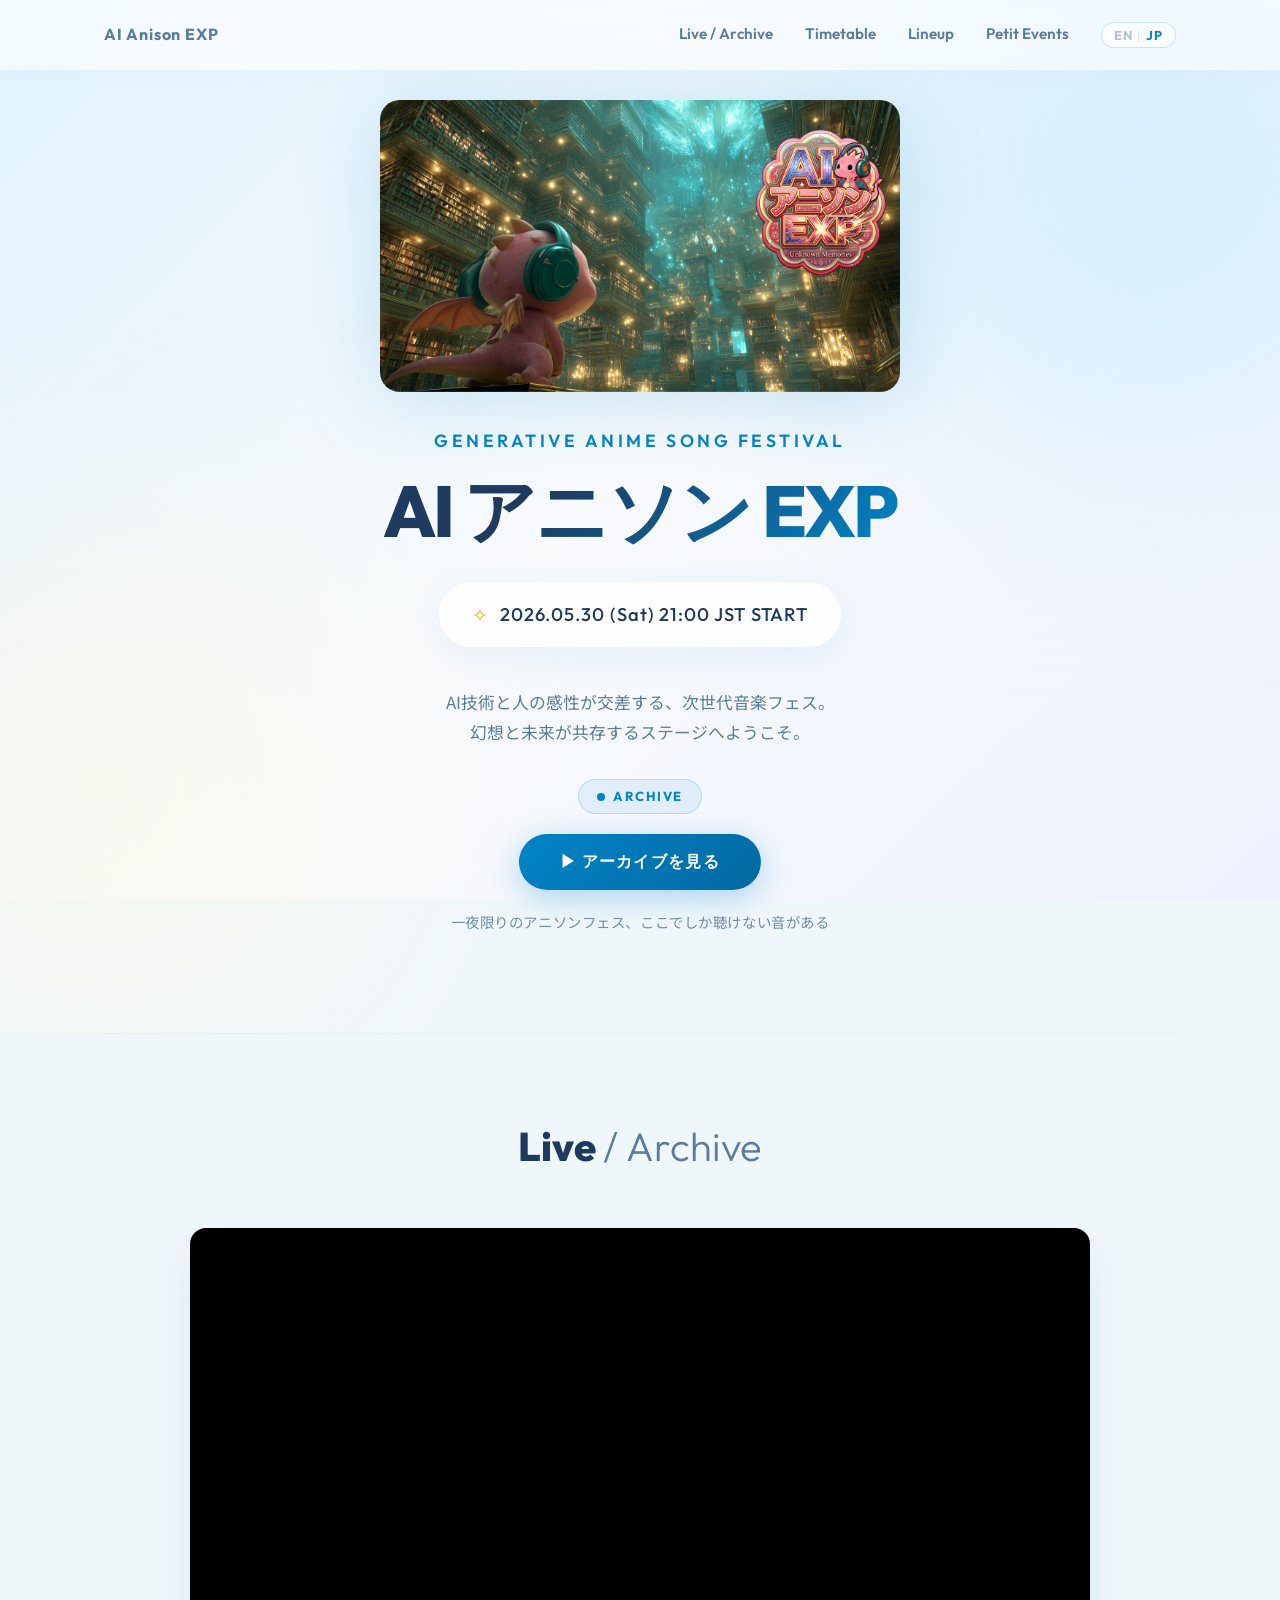
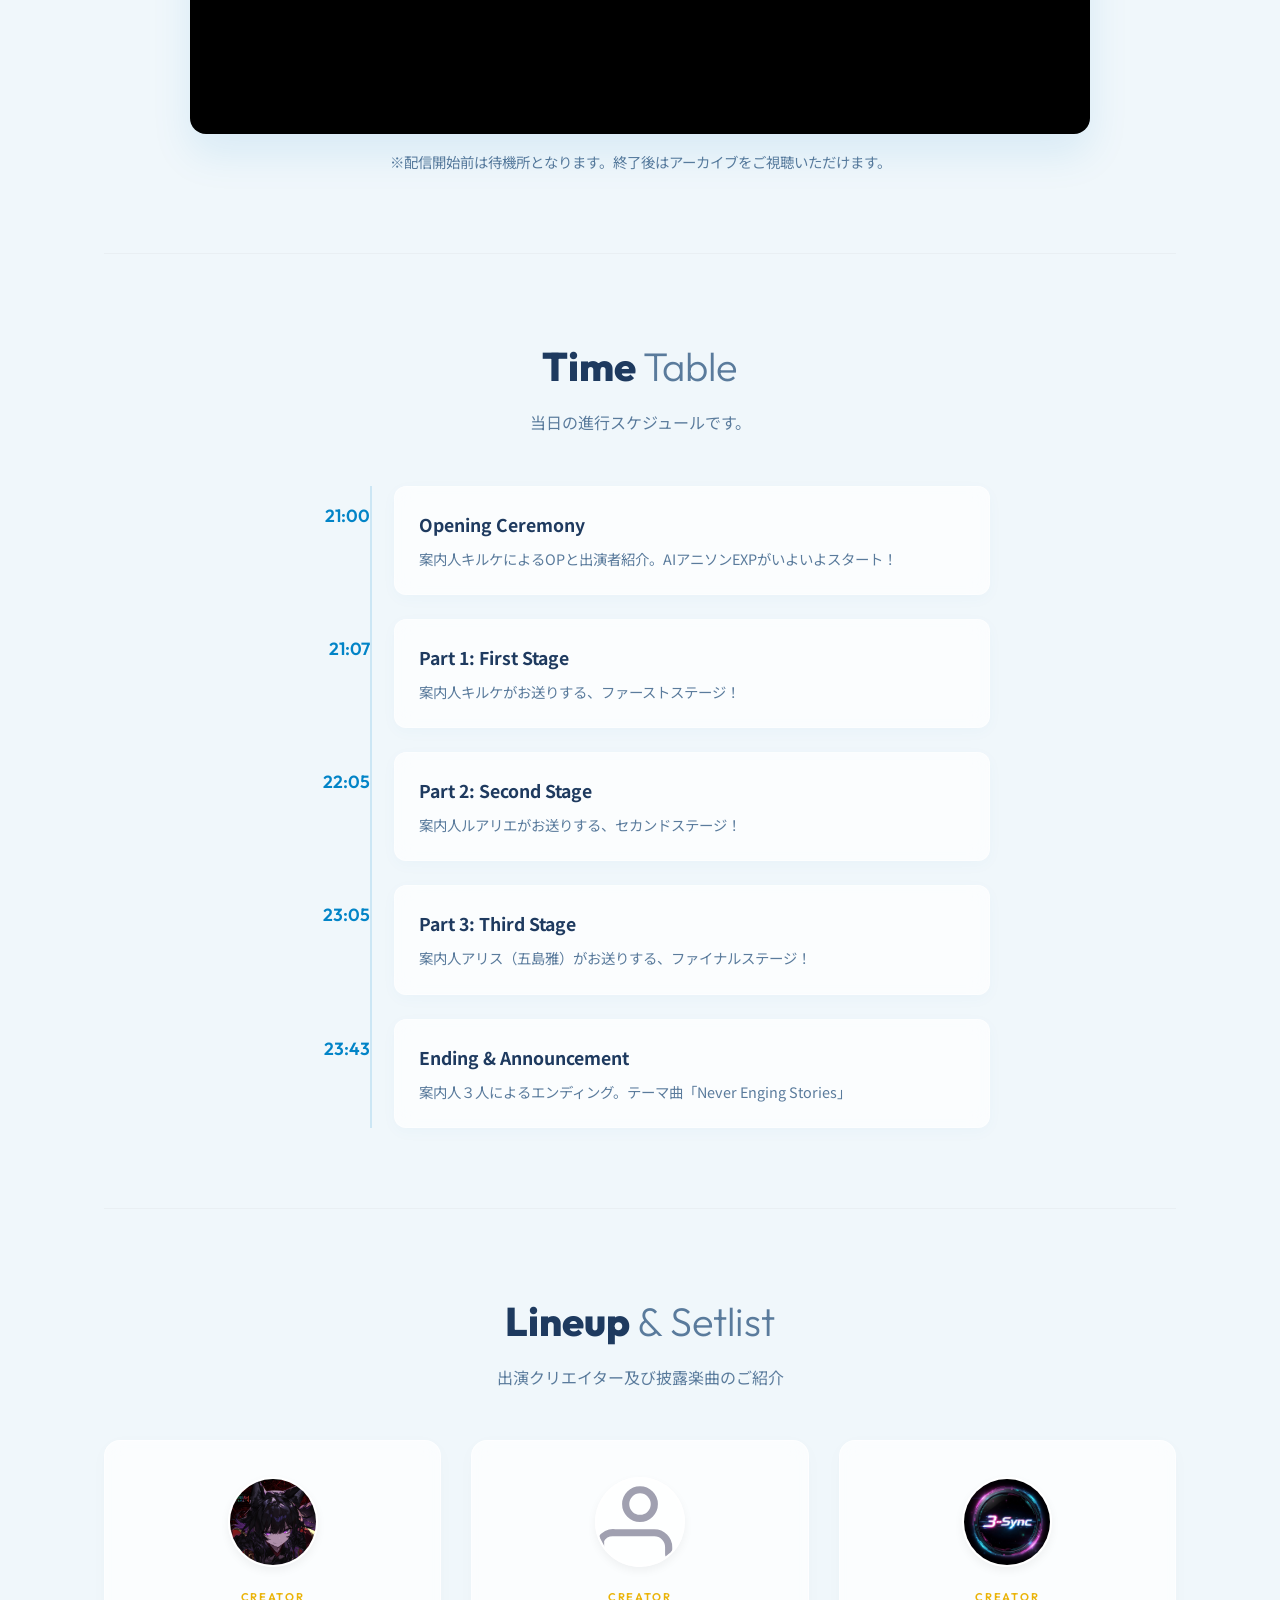
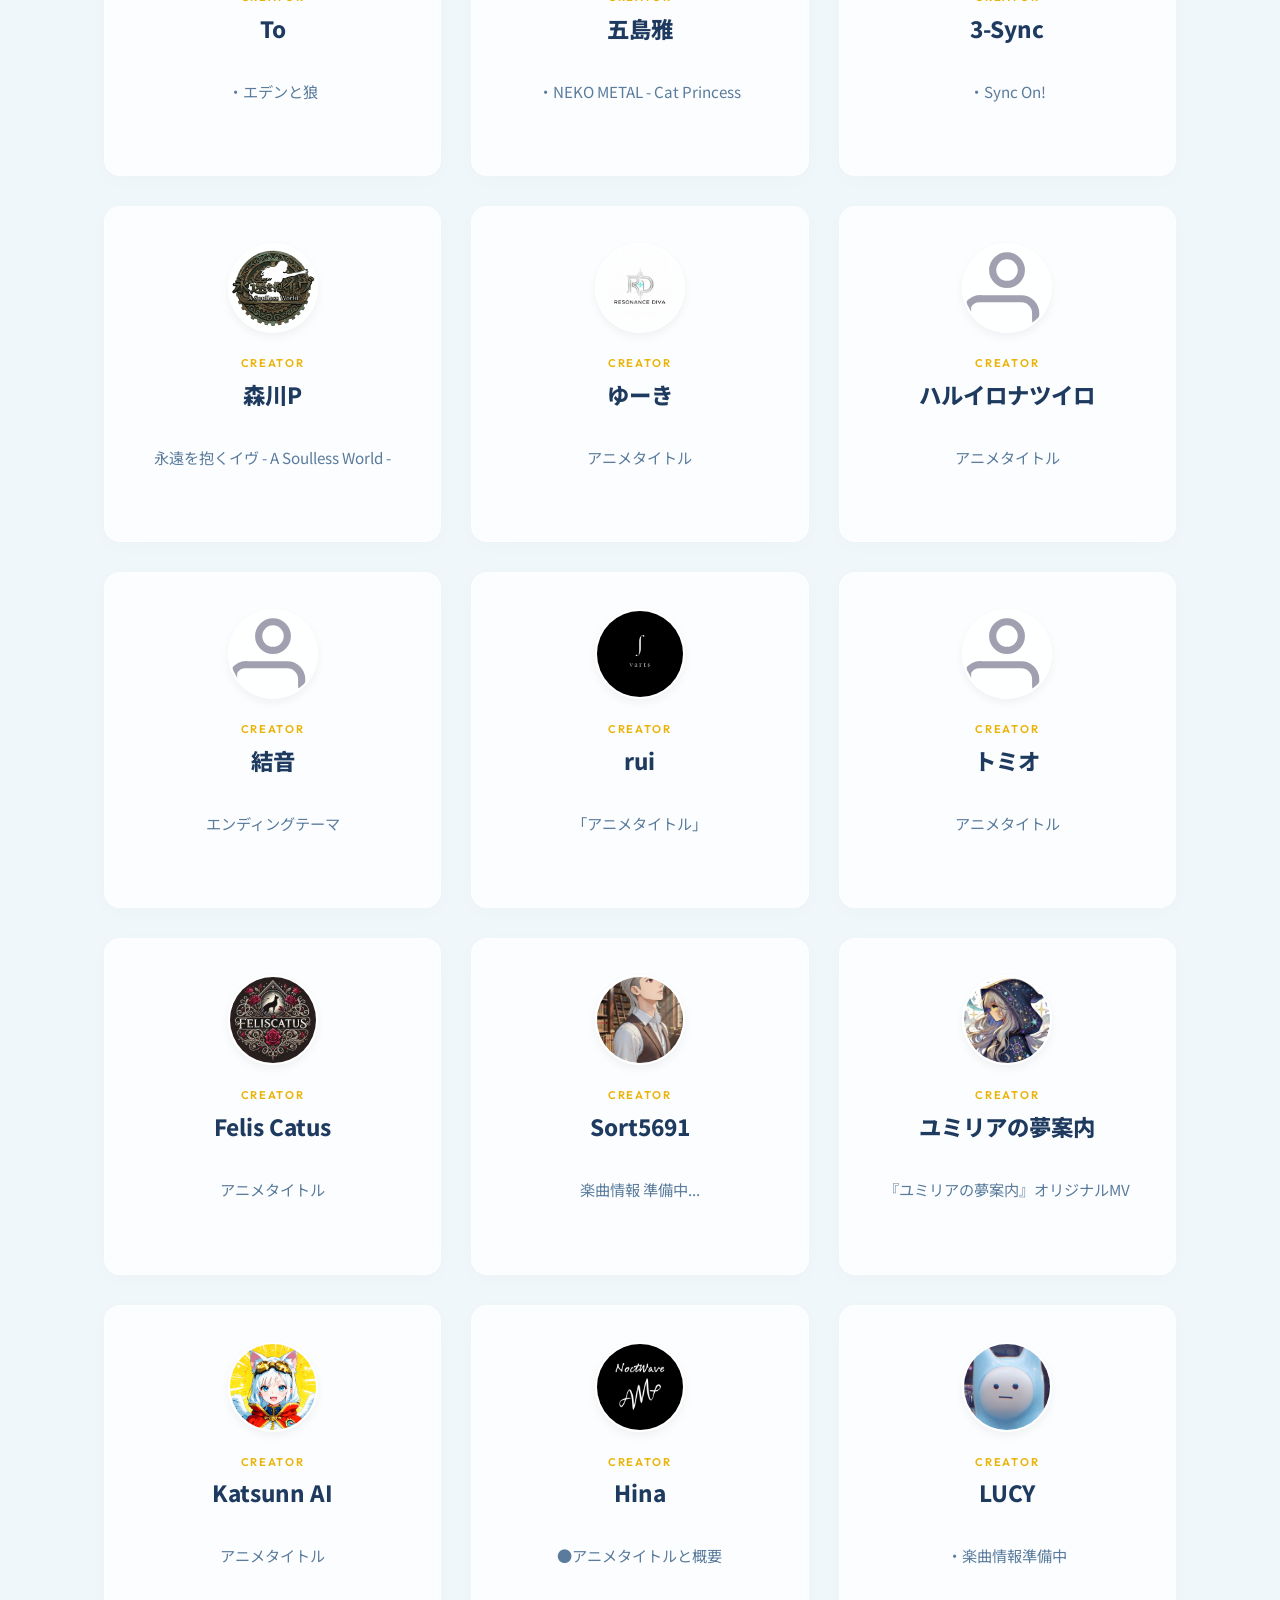
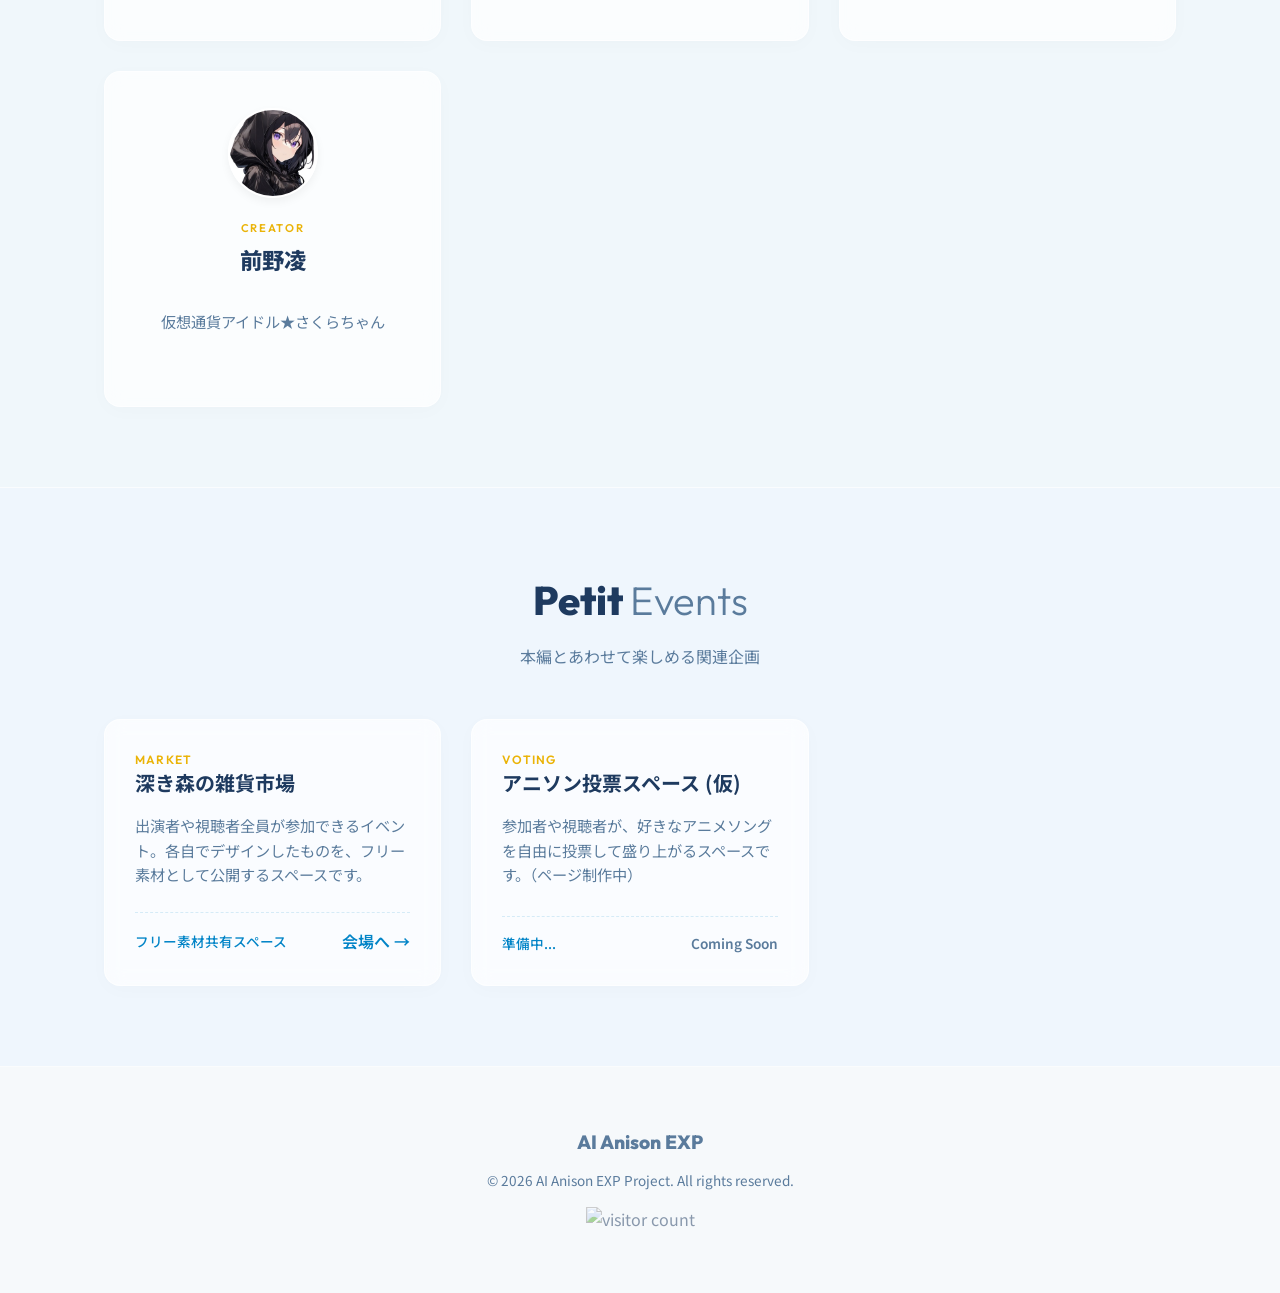
==== index.html @ 79035868 "Add files via upload" ====
<!DOCTYPE html>
<html lang="ja">
<head>
  <meta charset="UTF-8" />
  <meta name="viewport" content="width=device-width, initial-scale=1.0" />

  <!-- SEO -->
  <title>AI アニソン EXP -Unknown Memories- | AIが生み出すアニソンの祭典 2026.05.30</title>
  <meta name="description" content="AIアニソンEXPは、AIと人間の感性が交差する一夜限りの生成系アニメソングフェス。2026年5月30日(土)21:00よりYouTubeにてライブ配信。16組のクリエイターが集結。" />
  <meta name="keywords" content="AIアニソン, AI音楽, アニメソング, 生成AI, 音楽フェス, AIアニソンEXP, SUNO, AI作曲, Unknown Memories" />
  <link rel="canonical" href="https://luarietakamiya-dotcom.github.io/AI-Anison-EXP/" />

  <!-- OGP (SNSシェア用) -->
  <meta property="og:type" content="website" />
  <meta property="og:title" content="AI アニソン EXP -Unknown Memories- | AIが生み出すアニソンの祭典" />
  <meta property="og:description" content="AIと人間の感性が交差する、一夜限りの生成系アニメソングフェス。2026年5月30日(土)21:00 START" />
  <meta property="og:url" content="https://luarietakamiya-dotcom.github.io/AI-Anison-EXP/" />
  <meta property="og:image" content="https://luarietakamiya-dotcom.github.io/AI-Anison-EXP/logo2.jpg" />
  <meta property="og:locale" content="ja_JP" />
  <meta property="og:site_name" content="AI Anison EXP" />

  <!-- Twitter Card -->
  <meta name="twitter:card" content="summary_large_image" />
  <meta name="twitter:title" content="AI アニソン EXP -Unknown Memories- | AIが生み出すアニソンの祭典" />
  <meta name="twitter:description" content="AIと人間の感性が交差する、一夜限りの生成系アニメソングフェス。2026年5月30日(土)21:00 START" />
  <meta name="twitter:image" content="https://luarietakamiya-dotcom.github.io/AI-Anison-EXP/logo2.jpg" />

  <!-- 構造化データ (JSON-LD) -->
  <script type="application/ld+json">
  {
    "@context": "https://schema.org",
    "@type": "Event",
    "name": "AI アニソン EXP -Unknown Memories-",
    "description": "AIと人間の感性が交差する、一夜限りの生成系アニメソングフェス。16組のクリエイターによるAI生成アニメソングをライブ配信でお届けします。",
    "startDate": "2026-05-30T21:00:00+09:00",
    "endDate": "2026-05-31T00:00:00+09:00",
    "eventStatus": "https://schema.org/EventScheduled",
    "eventAttendanceMode": "https://schema.org/OnlineEventAttendanceMode",
    "location": {
      "@type": "VirtualLocation",
      "url": "https://www.youtube.com/watch?v=QDlzwNhDeIA"
    },
    "image": "https://luarietakamiya-dotcom.github.io/AI-Anison-EXP/logo2.jpg",
    "url": "https://luarietakamiya-dotcom.github.io/AI-Anison-EXP/",
    "organizer": {
      "@type": "Organization",
      "name": "AI Anison EXP Project",
      "url": "https://luarietakamiya-dotcom.github.io/AI-Anison-EXP/"
    },
    "isAccessibleForFree": true,
    "inLanguage": "ja"
  }
  </script>
  <link rel="preconnect" href="https://fonts.googleapis.com">
  <link rel="preconnect" href="https://fonts.gstatic.com" crossorigin>
  <link href="https://fonts.googleapis.com/css2?family=Cinzel:wght@500;700&family=Noto+Sans+JP:wght@300;400;500;700&family=Outfit:wght@300;400;600;800&display=swap" rel="stylesheet">
  <link rel="icon" href="./logo2.jpg" type="image/jpeg">
  <link rel="stylesheet" href="./style.css">
</head>
<body>

  <!-- Floating Nav -->
  <header class="header">
    <div class="header-inner">
      <div class="header-site-name">AI Anison EXP</div>
      <nav class="nav">
        <a href="#archive" data-i18n="nav.archive">Live / Archive</a>
        <a href="#timetable" data-i18n="nav.timetable">Timetable</a>
        <a href="#lineup" data-i18n="nav.lineup">Lineup</a>
        <a href="#petit-events" data-i18n="nav.petit">Petit Events</a>
        <!-- 言語スイッチ -->
        <button class="lang-switch" id="lang-switch" aria-label="言語切り替え">
          <span class="lang-option" data-lang="en">EN</span>
          <span class="lang-divider">|</span>
          <span class="lang-option" data-lang="ja">JP</span>
        </button>
      </nav>
    </div>
  </header>

  <!-- Hero Section -->
  <section class="hero">
    <div class="hero-bg-elements">
      <div class="blur-circle sf-blue"></div>
      <div class="blur-circle fantasy-gold"></div>
    </div>
    <div class="hero-content">
      <img src="./logo.jpg" alt="AI Anison EXP" class="hero-logo" />
      <h2 class="hero-subtitle" data-i18n="hero.subtitle">Generative Anime Song Festival</h2>
      <h1 class="hero-title" data-i18n="hero.title">AI Anison EXP</h1>
      <div class="event-date">
        <span class="date-icon">✧</span>
        <span class="date-text">2026.05.30 (Sat) 21:00 JST START</span>
      </div>
      <p class="hero-desc" data-i18n="hero.desc">
        AI技術と人の感性が交差する、次世代音楽フェス。<br>
        幻想と未来が共存するステージへようこそ。
      </p>
      <div class="live-status" id="live-status"></div>
      <a href="#archive" class="live-button" id="live-button">▶︎ LIVEを見る</a>
      <p class="hero-catchcopy" data-i18n="hero.catchcopy">一夜限りのアニソンフェス、ここでしか聴けない音がある</p>
    </div>
  </section>

  <!-- Main Content Wrapper -->
  <main class="main-container">

    <section id="archive" class="section">
      <div class="section-header">
        <h2 class="section-title">Live <span>/ Archive</span></h2>
      </div>
      <div class="youtube-container">
        <iframe src="https://www.youtube.com/embed/QDlzwNhDeIA" title="YouTube video player" frameborder="0" allow="accelerometer; autoplay; clipboard-write; encrypted-media; gyroscope; picture-in-picture; web-share" allowfullscreen></iframe>
      </div>
      <div class="youtube-caption" data-i18n="archive.caption">
        ※配信開始前は待機所となります。終了後はアーカイブをご視聴いただけます。
      </div>
    </section>

    <section id="timetable" class="section">
      <div class="section-header">
        <h2 class="section-title">Time <span>Table</span></h2>
        <p class="section-desc" data-i18n="timetable.desc">当日の進行スケジュールです。</p>
      </div>
      <div class="timetable-list" id="timetable-root"></div>
    </section>

    <section id="lineup" class="section">
      <div class="section-header">
        <h2 class="section-title">Lineup <span>& Setlist</span></h2>
        <p class="section-desc" data-i18n="lineup.desc">出演クリエイター及び披露楽曲のご紹介。並び順は応募順になっております。</p>
      </div>
      <div class="card-grid" id="lineup-root"></div>
    </section>

    <section id="petit-events" class="section alternate-bg">
      <div class="section-header">
        <h2 class="section-title">Petit <span>Events</span></h2>
        <p class="section-desc" data-i18n="petit.desc">本編とあわせて楽しめる関連企画</p>
      </div>
      <div class="card-grid" id="petit-events-root"></div>
    </section>

  </main>

  <footer class="footer">
    <div class="footer-logo">AI Anison EXP</div>
    <p class="copyright">&copy; 2026 AI Anison EXP Project. All rights reserved.</p>
    <div class="footer-counter">
      <img src="https://visitor-badge.laobi.icu/badge?page_id=luarietakamiya-dotcom.AI-Anison-EXP&left_color=%235a7b9c&right_color=%230284c7&left_text=visitors" alt="visitor count" />
    </div>
  </footer>

  <script src="./main.js"></script>
  <script src="./liveStatus.js"></script>
</body>
</html>
---- style.css ----
/* =========================================
   AI Anison EXP - Blue Sky & Soft Corporate
   ========================================= */

:root {
  /* Sky Aesthetic - Soft and Airy */
  --bg-color: #f0f7fb;       /* Very soft blue-white, less glaring than pure white */
  --surface-color: rgba(255, 255, 255, 0.7); /* Frosted glass cards */
  --text-primary: #1e3a5f;   /* Deeper blue text instead of black to soften contrast */
  --text-secondary: #5a7b9c; 
  --border-color: rgba(255, 255, 255, 0.4);
  
  /* Accents */
  --accent-sf: #0284c7;       /* Deep Sky Blue for Tech */
  --accent-fantasy: #eab308;  /* Sunlight Gold */
  
  --font-heading: 'Outfit', 'Cinzel', sans-serif;
  --font-body: 'Noto Sans JP', sans-serif;
  
  --header-height: 70px;
}

* {
  margin: 0;
  padding: 0;
  box-sizing: border-box;
}

body {
  background-color: var(--bg-color);
  /* Gentle sky gradient */
  background-image: linear-gradient(135deg, #e0f2fe 0%, #f8fafc 50%, #eef2ff 100%);
  background-attachment: fixed;
  color: var(--text-primary);
  font-family: var(--font-body);
  line-height: 1.6;
  -webkit-font-smoothing: antialiased;
  overflow-x: hidden;
}

a {
  text-decoration: none;
  color: inherit;
}

/* --- Header / Nav --- */
.header {
  position: fixed;
  top: 0; left: 0; right: 0;
  height: var(--header-height);
  background: rgba(255, 255, 255, 0.6);
  backdrop-filter: blur(20px);
  -webkit-backdrop-filter: blur(20px);
  border-bottom: 1px solid rgba(255, 255, 255, 0.8);
  z-index: 1000;
  display: flex;
  align-items: center;
  box-shadow: 0 4px 30px rgba(0, 0, 0, 0.02);
}

.header-inner {
  max-width: 1200px;
  width: 100%;
  margin: 0 auto;
  padding: 0 5%;
  display: flex;
  justify-content: space-between;
  align-items: center;
}

.site-logo {
  max-height: 40px;
  width: auto;
  object-fit: contain;
}

.nav {
  display: flex;
  gap: 32px;
}

.nav a {
  font-family: var(--font-heading);
  font-weight: 600;
  font-size: 0.95rem;
  color: var(--text-secondary);
  transition: color 0.3s ease;
}

.nav a:hover {
  color: var(--accent-sf);
}

/* --- Hero Section --- */
.hero {
  position: relative;
  min-height: 80vh;
  display: flex;
  justify-content: center;
  align-items: center;
  padding: 100px 5%;
  overflow: hidden;
  text-align: center;
}

.hero-bg-elements {
  position: absolute;
  top: 0; left: 0; right: 0; bottom: 0;
  z-index: -1;
  pointer-events: none;
}

/* Cloud-like soft blurs */
.blur-circle {
  position: absolute;
  border-radius: 50%;
  filter: blur(120px);
  opacity: 0.5;
}

.blur-circle.sf-blue {
  background: #bae6fd; /* Soft light blue */
  width: 600px; height: 600px;
  top: -150px; right: -150px;
}

.blur-circle.fantasy-gold {
  background: #fdf6e3; /* Very soft warm white/gold */
  width: 500px; height: 500px;
  bottom: 0; left: -150px;
}

.hero-subtitle {
  font-family: var(--font-heading);
  color: var(--accent-sf);
  font-size: 1.1rem;
  font-weight: 600;
  letter-spacing: 0.2em;
  text-transform: uppercase;
  margin-bottom: 16px;
}

.hero-title {
  font-family: var(--font-heading);
  font-size: 4.5rem;
  font-weight: 800;
  line-height: 1.1;
  letter-spacing: -0.03em;
  margin-bottom: 32px;
  background: linear-gradient(135deg, var(--text-primary) 30%, var(--accent-sf) 100%);
  -webkit-background-clip: text;
  -webkit-text-fill-color: transparent;
}

.event-date {
  display: inline-flex;
  align-items: center;
  gap: 12px;
  background: rgba(255, 255, 255, 0.8);
  backdrop-filter: blur(10px);
  padding: 16px 32px;
  border-radius: 50px;
  box-shadow: 0 10px 40px rgba(2, 132, 199, 0.08);
  margin-bottom: 40px;
  border: 1px solid rgba(255, 255, 255, 1);
}

.date-icon {
  color: var(--accent-fantasy);
  font-size: 1.2rem;
}

.date-text {
  font-size: 1.15rem;
  font-weight: 500;
  letter-spacing: 0.05em;
  font-family: var(--font-heading);
  color: var(--text-primary);
}

.hero-desc {
  color: var(--text-secondary);
  font-size: 1.05rem;
  line-height: 1.8;
  max-width: 600px;
  margin: 0 auto;
}

/* --- Live Status Badge --- */
.live-status {
  margin-top: 32px;
  display: flex;
  justify-content: center;
  min-height: 32px;
}

.live-badge {
  display: inline-flex;
  align-items: center;
  gap: 8px;
  padding: 6px 18px;
  border-radius: 50px;
  font-family: var(--font-heading);
  font-size: 0.82rem;
  font-weight: 700;
  letter-spacing: 0.12em;
  text-transform: uppercase;
}

/* 配信中 */
.live-badge.is-live {
  background: rgba(239, 68, 68, 0.12);
  color: #dc2626;
  border: 1px solid rgba(239, 68, 68, 0.3);
  animation: pulse-border 2s ease-in-out infinite;
}

.live-badge.is-live .badge-dot {
  width: 8px; height: 8px;
  border-radius: 50%;
  background: #ef4444;
  animation: pulse-dot 1.5s ease-in-out infinite;
  flex-shrink: 0;
}

/* 配信前 */
.live-badge.pre-live {
  background: rgba(234, 179, 8, 0.1);
  color: #a16207;
  border: 1px solid rgba(234, 179, 8, 0.3);
}

.live-badge.pre-live .badge-dot {
  width: 8px; height: 8px;
  border-radius: 50%;
  background: #eab308;
  flex-shrink: 0;
}

/* アーカイブ */
.live-badge.archived {
  background: rgba(2, 132, 199, 0.08);
  color: var(--accent-sf);
  border: 1px solid rgba(2, 132, 199, 0.2);
}

.live-badge.archived .badge-dot {
  width: 8px; height: 8px;
  border-radius: 50%;
  background: var(--accent-sf);
  flex-shrink: 0;
}

@keyframes pulse-dot {
  0%, 100% { opacity: 1; transform: scale(1); }
  50% { opacity: 0.4; transform: scale(0.8); }
}

@keyframes pulse-border {
  0%, 100% { box-shadow: 0 0 0 0 rgba(239, 68, 68, 0); }
  50% { box-shadow: 0 0 0 4px rgba(239, 68, 68, 0.1); }
}

/* --- Live Button --- */
.live-button {
  display: inline-block;
  margin-top: 20px;
  padding: 14px 40px;
  border-radius: 50px;
  font-family: var(--font-heading);
  font-size: 1rem;
  font-weight: 700;
  letter-spacing: 0.08em;
  cursor: pointer;
  transition: all 0.3s ease;
  text-decoration: none;

  /* デフォルト: 配信前スタイル */
  background: rgba(255, 255, 255, 0.85);
  color: var(--text-primary);
  border: 1.5px solid rgba(2, 132, 199, 0.25);
  box-shadow: 0 4px 20px rgba(2, 132, 199, 0.08);
}

.live-button:hover {
  transform: translateY(-2px);
  box-shadow: 0 10px 30px rgba(2, 132, 199, 0.15);
}

/* ライブ中は赤く強調 */
.live-button.is-live {
  background: linear-gradient(135deg, #ef4444 0%, #dc2626 100%);
  color: #fff;
  border-color: transparent;
  box-shadow: 0 8px 30px rgba(239, 68, 68, 0.35);
}

.live-button.is-live:hover {
  box-shadow: 0 12px 40px rgba(239, 68, 68, 0.5);
  transform: translateY(-3px);
}

/* アーカイブ時は青 */
.live-button.archived {
  background: linear-gradient(135deg, var(--accent-sf) 0%, #0369a1 100%);
  color: #fff;
  border-color: transparent;
  box-shadow: 0 8px 30px rgba(2, 132, 199, 0.3);
}

.live-button.archived:hover {
  box-shadow: 0 12px 40px rgba(2, 132, 199, 0.45);
  transform: translateY(-3px);
}

/* --- Catchcopy --- */
.hero-catchcopy {
  margin-top: 20px;
  font-size: 0.9rem;
  color: var(--text-secondary);
  letter-spacing: 0.04em;
  opacity: 0.85;
}

/* --- Layout Wrappers --- */
.main-container {
  max-width: 1200px;
  margin: 0 auto;
  padding: 0 5%;
}

.section {
  padding: 80px 0;
  border-top: 1px solid rgba(0,0,0,0.03);
  position: relative;
}

.alternate-bg {
  /* Soft translucent section background */
  background: rgba(239, 246, 255, 0.5);
  margin: 0 -50vw;
  padding: 80px 50vw; 
  border-top: 1px solid rgba(255, 255, 255, 0.7);
}

.section-header {
  margin-bottom: 50px;
  text-align: center;
}

.section-title {
  font-family: var(--font-heading);
  font-size: 2.5rem;
  font-weight: 800;
  color: var(--text-primary);
}

.section-title span {
  color: var(--text-secondary);
  font-weight: 300;
}

.section-desc {
  color: var(--text-secondary);
  margin-top: 12px;
}

/* --- YouTube Container --- */
.youtube-container {
  position: relative;
  width: 100%;
  max-width: 900px;
  margin: 0 auto;
  border-radius: 16px;
  overflow: hidden;
  box-shadow: 0 20px 40px rgba(2, 132, 199, 0.1);
  background: #000;
  aspect-ratio: 16 / 9;
}

.youtube-container iframe {
  position: absolute;
  top: 0; left: 0;
  width: 100%; height: 100%;
  border: none;
}

.youtube-caption {
  text-align: center;
  font-size: 0.9rem;
  color: var(--text-secondary);
  margin-top: 16px;
}

/* --- Timetable --- */
.timetable-list {
  max-width: 700px;
  margin: 0 auto;
  display: flex;
  flex-direction: column;
  gap: 24px;
  position: relative;
}

.timetable-list::before {
  content: '';
  position: absolute;
  top: 0; left: 80px; bottom: 0;
  width: 2px;
  background: rgba(2, 132, 199, 0.15); /* Soft blue timeline */
  z-index: 0;
}

.time-row {
  display: flex;
  align-items: flex-start;
  gap: 24px;
  position: relative;
  z-index: 1;
}

.time-label {
  font-family: var(--font-heading);
  font-weight: 600;
  font-size: 1.1rem;
  color: var(--accent-sf);
  width: 80px;
  padding-top: 16px;
  text-align: right;
}

.time-content {
  flex-grow: 1;
  background: var(--surface-color);
  backdrop-filter: blur(10px);
  border: 1px solid var(--border-color);
  padding: 24px;
  border-radius: 12px;
  box-shadow: 0 4px 15px rgba(2, 132, 199, 0.03);
  transition: transform 0.3s ease, box-shadow 0.3s ease;
}

.time-content:hover {
  transform: translateY(-2px);
  box-shadow: 0 10px 25px rgba(2, 132, 199, 0.08);
}

.time-title {
  font-weight: 700;
  font-size: 1.1rem;
  margin-bottom: 8px;
}

.time-desc {
  font-size: 0.9rem;
  color: var(--text-secondary);
}

/* --- Cards (Lineup / Petit Events) --- */
.card-grid {
  display: grid;
  grid-template-columns: repeat(auto-fill, minmax(300px, 1fr));
  gap: 30px;
}

.card {
  background: var(--surface-color);
  backdrop-filter: blur(10px);
  border: 1px solid rgba(255,255,255,0.6);
  border-radius: 16px;
  padding: 30px;
  box-shadow: 0 4px 20px rgba(0,0,0,0.02);
  transition: all 0.3s ease;
  display: flex;
  flex-direction: column;
  gap: 16px;
}

.card:hover {
  box-shadow: 0 15px 35px rgba(2, 132, 199, 0.06);
  transform: translateY(-5px);
  border-color: rgba(14, 165, 233, 0.4);
}

.card-header {
  display: flex;
  align-items: center;
  gap: 16px;
  margin-bottom: 8px;
}

.creator-icon {
  width: 150px;
  height: 150px;
  border-radius: 50%;
  object-fit: cover;
  background: var(--surface-color);
  border: 2px solid rgba(255, 255, 255, 0.9);
  box-shadow: 0 4px 10px rgba(0, 0, 0, 0.05);
  flex-shrink: 0;
}

.card-category {
  font-size: 0.75rem;
  font-family: var(--font-heading);
  font-weight: 600;
  color: var(--accent-fantasy);
  text-transform: uppercase;
  letter-spacing: 0.1em;
}

.card-title {
  font-size: 1.25rem;
  font-weight: 700;
  color: var(--text-primary);
  line-height: 1.4;
}

.card-desc {
  font-size: 0.95rem;
  color: var(--text-secondary);
  line-height: 1.6;
  flex-grow: 1;
}

.card-footer {
  margin-top: 10px;
  padding-top: 16px;
  border-top: 1px dashed rgba(2, 132, 199, 0.15);
  display: flex;
  justify-content: space-between;
  align-items: center;
}

.card-meta {
  font-size: 0.85rem;
  font-weight: 500;
  color: var(--accent-sf);
}

/* --- Footer --- */
.footer {
  text-align: center;
  padding: 60px 5%;
  background: rgba(248, 250, 252, 0.8);
  border-top: 1px solid var(--border-color);
}

.footer-logo {
  font-family: var(--font-heading);
  font-weight: 800;
  font-size: 1.2rem;
  color: var(--text-secondary);
  margin-bottom: 12px;
}

.copyright {
  font-size: 0.85rem;
  color: var(--text-secondary);
}

/* --- Responsive --- */
@media (max-width: 768px) {
  .hero-title { font-size: 3rem; }
  .nav { display: none; }
  .timetable-list::before { left: 16px; }
  .time-row { flex-direction: column; gap: 8px; }
  .time-label { text-align: left; padding: 0 0 0 40px; position: relative; }
  .time-label::before {
    content: ''; position: absolute; left: 10px; top: 6px; width: 12px; height: 12px;
    background: var(--surface-color); border: 2px solid var(--accent-sf); border-radius: 50%;
  }
}



/* --- Header site name --- */
.header-site-name {
  font-family: var(--font-heading);
  font-weight: 700;
  font-size: 1rem;
  color: var(--text-secondary);
  letter-spacing: 0.05em;
}

/* --- Lang Switch --- */
.lang-switch {
  display: inline-flex;
  align-items: center;
  gap: 4px;
  background: rgba(255, 255, 255, 0.7);
  border: 1.5px solid rgba(2, 132, 199, 0.2);
  border-radius: 50px;
  padding: 4px 12px;
  cursor: pointer;
  transition: all 0.25s ease;
  font-family: var(--font-heading);
  font-size: 0.8rem;
  font-weight: 700;
  color: var(--text-secondary);
  letter-spacing: 0.08em;
}

.lang-switch:hover {
  border-color: rgba(2, 132, 199, 0.45);
  box-shadow: 0 4px 12px rgba(2, 132, 199, 0.1);
}

.lang-option {
  transition: color 0.2s ease;
  color: var(--text-secondary);
  opacity: 0.45;
}

.lang-option.active {
  color: var(--accent-sf);
  opacity: 1;
}

.lang-divider {
  opacity: 0.25;
  font-weight: 300;
}

/* --- Countdown --- */
.countdown-wrap {
  display: flex;
  flex-direction: column;
  align-items: center;
  gap: 16px;
}

.countdown {
  display: flex;
  flex-direction: row;
  align-items: center;
  gap: 8px;
  flex-wrap: nowrap;
}

.countdown-unit {
  display: flex;
  flex-direction: column;
  align-items: center;
  background: rgba(255, 255, 255, 0.85);
  border: 1px solid rgba(2, 132, 199, 0.15);
  border-radius: 10px;
  padding: 10px 14px;
  min-width: 60px;
  box-shadow: 0 4px 15px rgba(2, 132, 199, 0.06);
}

.countdown-num {
  font-family: var(--font-heading);
  font-size: 2rem;
  font-weight: 800;
  color: var(--text-primary);
  line-height: 1;
  letter-spacing: -0.02em;
}

.countdown-label {
  font-family: var(--font-heading);
  font-size: 0.6rem;
  font-weight: 600;
  color: var(--text-secondary);
  letter-spacing: 0.15em;
  margin-top: 4px;
}

.countdown-sep {
  font-family: var(--font-heading);
  font-size: 1.8rem;
  font-weight: 800;
  color: var(--accent-sf);
  opacity: 0.4;
  margin-bottom: 16px;
  flex-shrink: 0;
}

/* --- Hero Logo --- */
.hero-logo {
  width: min(520px, 90vw);
  height: auto;
  object-fit: contain;
  margin-bottom: 28px;
  filter: drop-shadow(0 8px 40px rgba(2, 132, 199, 0.2));
  border-radius: 20px;
}

@media (max-width: 768px) {
  .hero-logo {
    width: 92vw;
    border-radius: 14px;
  }
  .countdown { gap: 4px; }
  .countdown-unit { min-width: 52px; padding: 8px 10px; }
  .countdown-num { font-size: 1.6rem; }
}

/* --- Creator Card --- */
.card-view-hint {
  font-size: 0.8rem;
  color: var(--accent-sf);
  font-family: var(--font-heading);
  font-weight: 600;
  opacity: 0;
  transition: opacity 0.2s ease;
  margin-top: auto;
}
.creator-card { cursor: pointer; }
.creator-card:hover .card-view-hint { opacity: 1; }

/* --- Modal --- */
.modal-overlay {
  position: fixed;
  inset: 0;
  background: rgba(15, 30, 50, 0.6);
  backdrop-filter: blur(8px);
  -webkit-backdrop-filter: blur(8px);
  z-index: 2000;
  display: flex;
  align-items: center;
  justify-content: center;
  padding: 24px;
  opacity: 0;
  pointer-events: none;
  transition: opacity 0.3s ease;
}
.modal-overlay.open {
  opacity: 1;
  pointer-events: all;
}
.modal-box {
  background: rgba(255, 255, 255, 0.97);
  border-radius: 24px;
  box-shadow: 0 30px 80px rgba(2, 132, 199, 0.15);
  max-width: 580px;
  width: 100%;
  overflow: hidden;
  position: relative;
  transform: translateY(20px) scale(0.97);
  transition: transform 0.3s ease;
  max-height: 90vh;
  overflow-y: auto;
}
.modal-overlay.open .modal-box {
  transform: translateY(0) scale(1);
}
.modal-close {
  position: absolute;
  top: 14px; right: 14px;
  width: 36px; height: 36px;
  border-radius: 50%;
  border: none;
  background: rgba(0,0,0,0.07);
  color: var(--text-secondary);
  font-size: 0.9rem;
  cursor: pointer;
  display: flex; align-items: center; justify-content: center;
  transition: background 0.2s;
  z-index: 1;
}
.modal-close:hover { background: rgba(0,0,0,0.14); }
.modal-art-wrap {
  width: 100%;
  background: #0a0a12;
  display: flex;
  align-items: center;
  justify-content: center;
}
.modal-art {
  width: 100%;
  height: auto;
  display: block;
  object-fit: contain;
}
.modal-info {
  padding: 24px 28px 28px;
}
.modal-creator-label {
  font-family: var(--font-heading);
  font-size: 0.7rem;
  font-weight: 700;
  letter-spacing: 0.15em;
  color: var(--accent-fantasy);
  text-transform: uppercase;
  margin-bottom: 6px;
}
.modal-name {
  font-family: var(--font-heading);
  font-size: 1.7rem;
  font-weight: 800;
  color: var(--text-primary);
  margin-bottom: 8px;
}
.modal-song {
  font-size: 0.95rem;
  color: var(--text-secondary);
  margin-bottom: 0;
  line-height: 1.75;
  white-space: pre-wrap;
  word-break: break-word;
}

.modal-song-wrap {
  max-height: 200px;
  overflow-y: auto;
  margin-bottom: 20px;
  padding-right: 4px;
  scrollbar-width: thin;
  scrollbar-color: rgba(2, 132, 199, 0.25) transparent;
}

.modal-song-wrap::-webkit-scrollbar {
  width: 4px;
}

.modal-song-wrap::-webkit-scrollbar-thumb {
  background: rgba(2, 132, 199, 0.25);
  border-radius: 4px;
}

/* 複数リンクボタンコンテナ */
.modal-links {
  display: flex;
  flex-wrap: wrap;
  gap: 10px;
}

.modal-link-btn {
  display: inline-flex;
  align-items: center;
  gap: 6px;
  padding: 12px 28px;
  border-radius: 50px;
  background: linear-gradient(135deg, var(--accent-sf) 0%, #0369a1 100%);
  color: #fff;
  font-family: var(--font-heading);
  font-weight: 700;
  font-size: 0.95rem;
  text-decoration: none;
  box-shadow: 0 6px 20px rgba(2, 132, 199, 0.3);
  transition: all 0.25s ease;
}
.modal-link-btn:hover {
  transform: translateY(-2px);
  box-shadow: 0 10px 28px rgba(2, 132, 199, 0.45);
}
@media (max-width: 768px) {
  .creator-icon { width: 80px; height: 80px; }
  .modal-box { border-radius: 16px; }
  .modal-info { padding: 18px 18px 22px; }
  .modal-name { font-size: 1.4rem; }
  .modal-song-wrap { max-height: 150px; }
  .modal-link-btn { padding: 10px 20px; font-size: 0.88rem; }
}

/* ===== Creator Card 再設計 ===== */

.creator-card {
  display: flex;
  flex-direction: column;
  align-items: center;
  text-align: center;
  padding: 36px 20px;
}

/* 横並びを無効化 */
.creator-card .card-header {
  flex-direction: column;
  align-items: center;
  gap: 12px;
}

/* アイコン小さく */
.creator-card .creator-icon {
  width: 90px;
  height: 90px;
}

/* 名前強調 */
.creator-card .card-title {
  font-size: 1.4rem;
  font-weight: 800;
}

/* ===== 強制レイアウト修正（絶対効く） ===== */

/* カード全体を縦中央に */
.creator-card {
  display: flex !important;
  flex-direction: column !important;
  align-items: center !important;
  text-align: center !important;
}

/* 中身全部縦並びにする */
.creator-card * {
  text-align: center !important;
}

/* header強制縦 */
.creator-card .card-header {
  display: flex !important;
  flex-direction: column !important;
  align-items: center !important;
}

/* アイコンサイズ矯正 */
.creator-card .creator-icon {
  width: 90px !important;
  height: 90px !important;
  margin-bottom: 10px !important;
}

/* 名前を中央＆強調 */
.creator-card .card-title {
  font-size: 1.4rem !important;
  font-weight: 800 !important;
}

/* CREATORラベルを上に */
.creator-card .card-category {
  order: -1 !important;
  margin-bottom: 6px !important;
  font-size: 0.7rem !important;
  letter-spacing: 0.15em !important;
}

/* 説明余白 */
.creator-card .card-desc {
  margin-top: 10px !important;
}

/* --- Card song preview: 1行省略 --- */
.card-song-preview {
  display: -webkit-box;
  -webkit-line-clamp: 1;
  -webkit-box-orient: vertical;
  overflow: hidden;
  text-overflow: ellipsis;
  white-space: nowrap;
  max-width: 100%;
}

/* --- Footer Counter --- */
.footer-counter {
  margin-top: 16px;
  opacity: 0.5;
  transition: opacity 0.3s;
}
.footer-counter:hover {
  opacity: 1;
}
.footer-counter img {
  height: 20px;
}
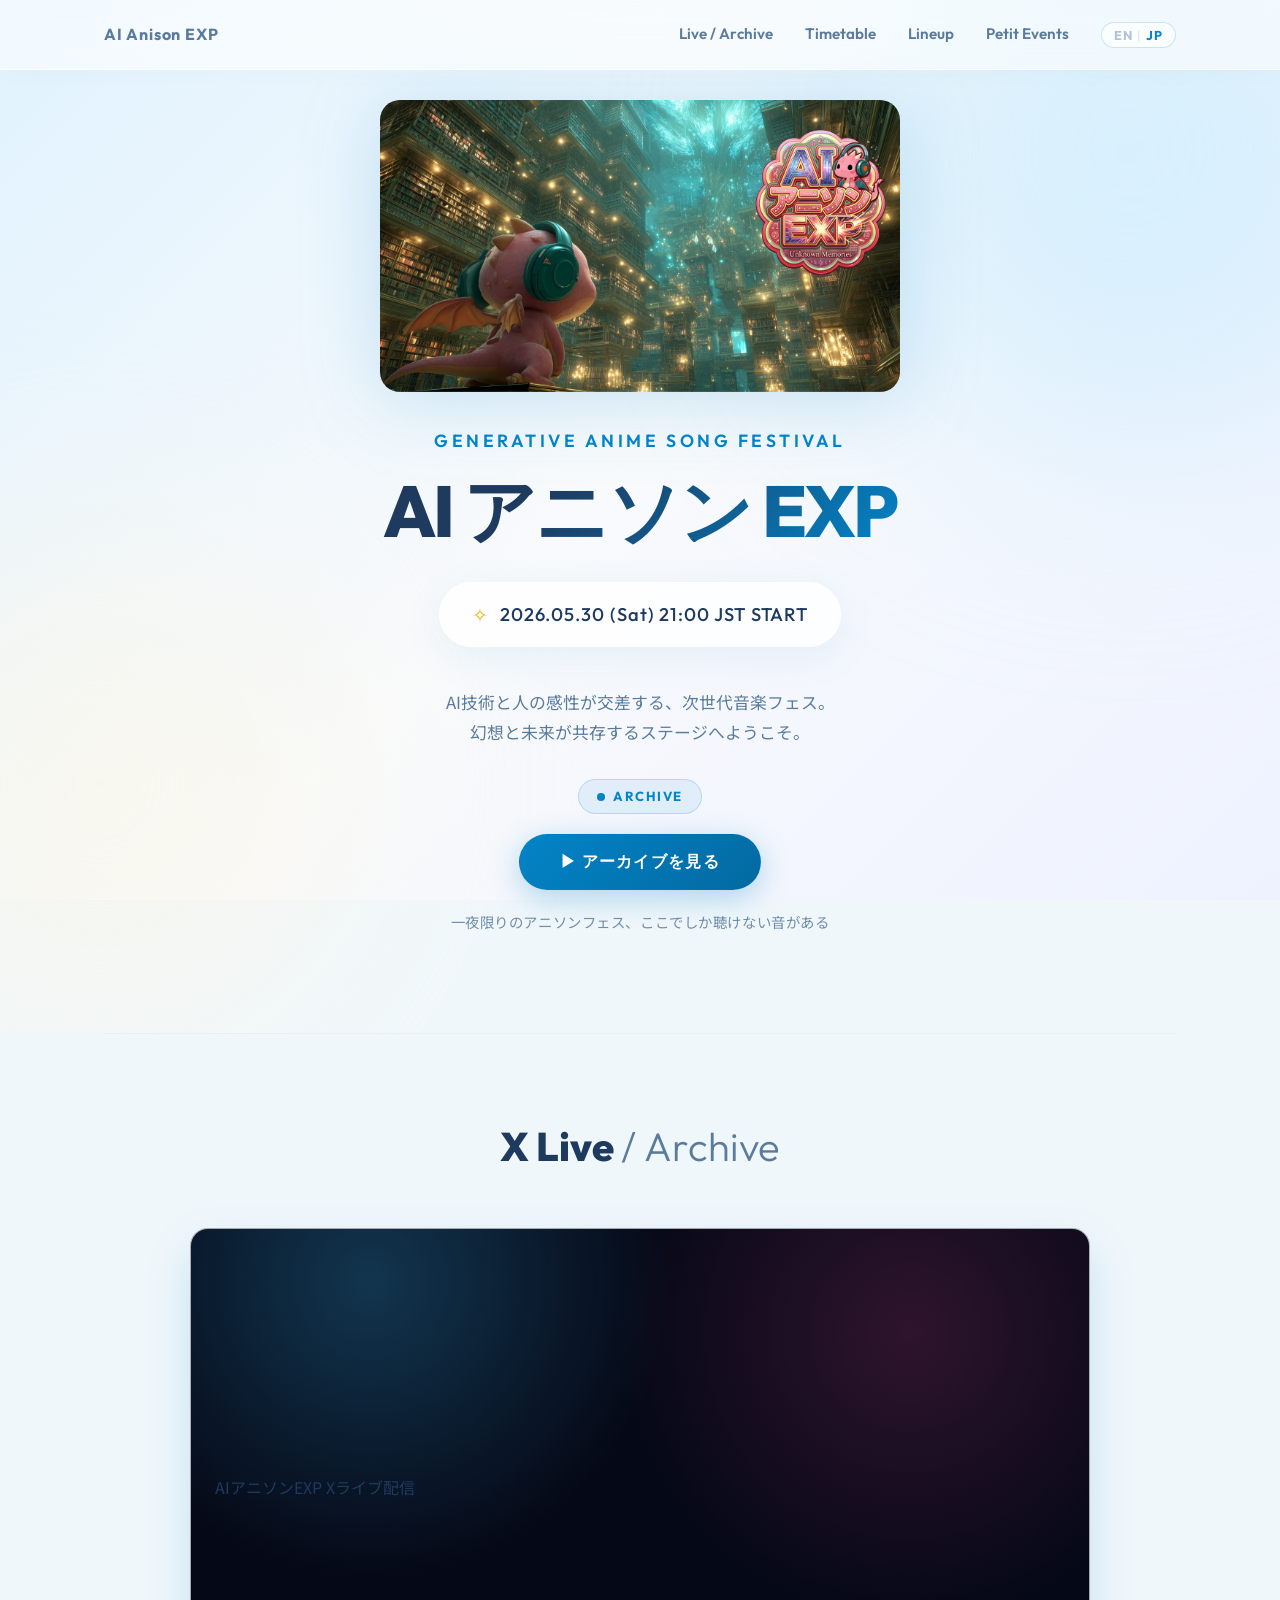
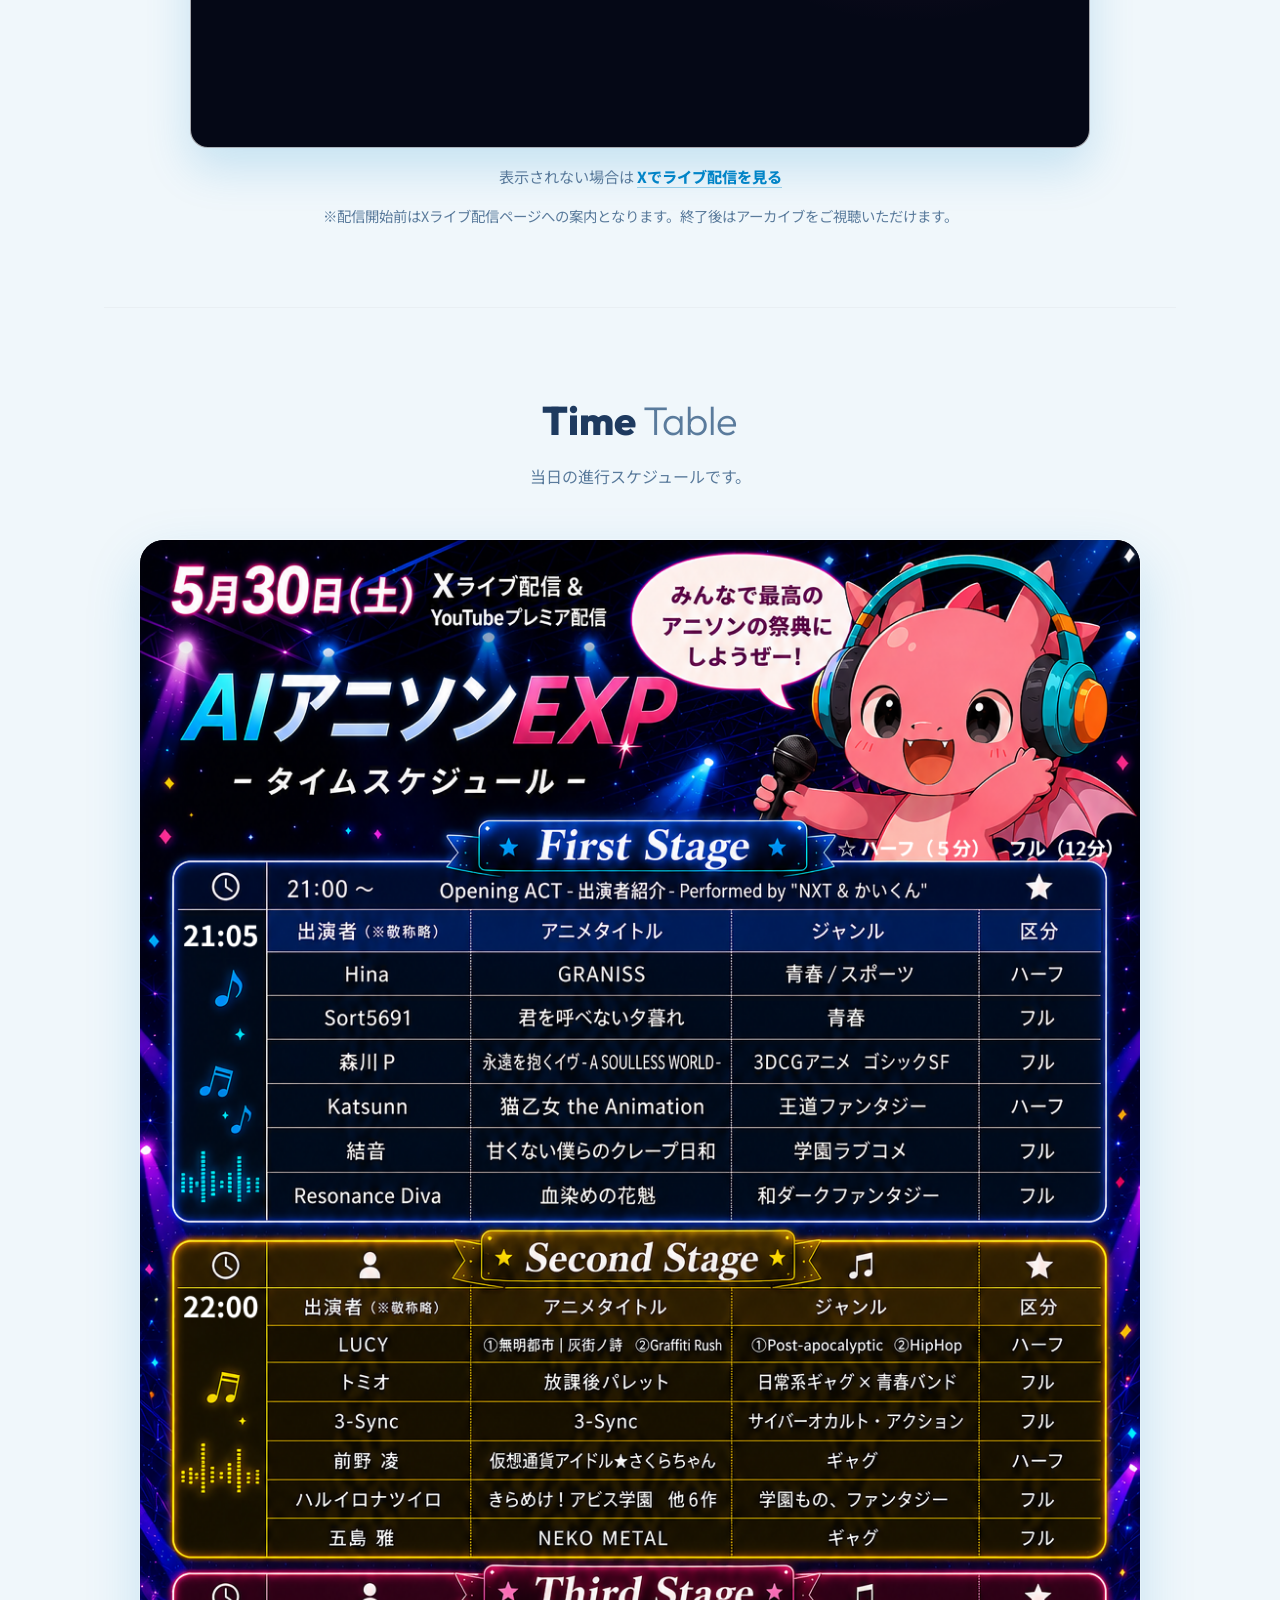
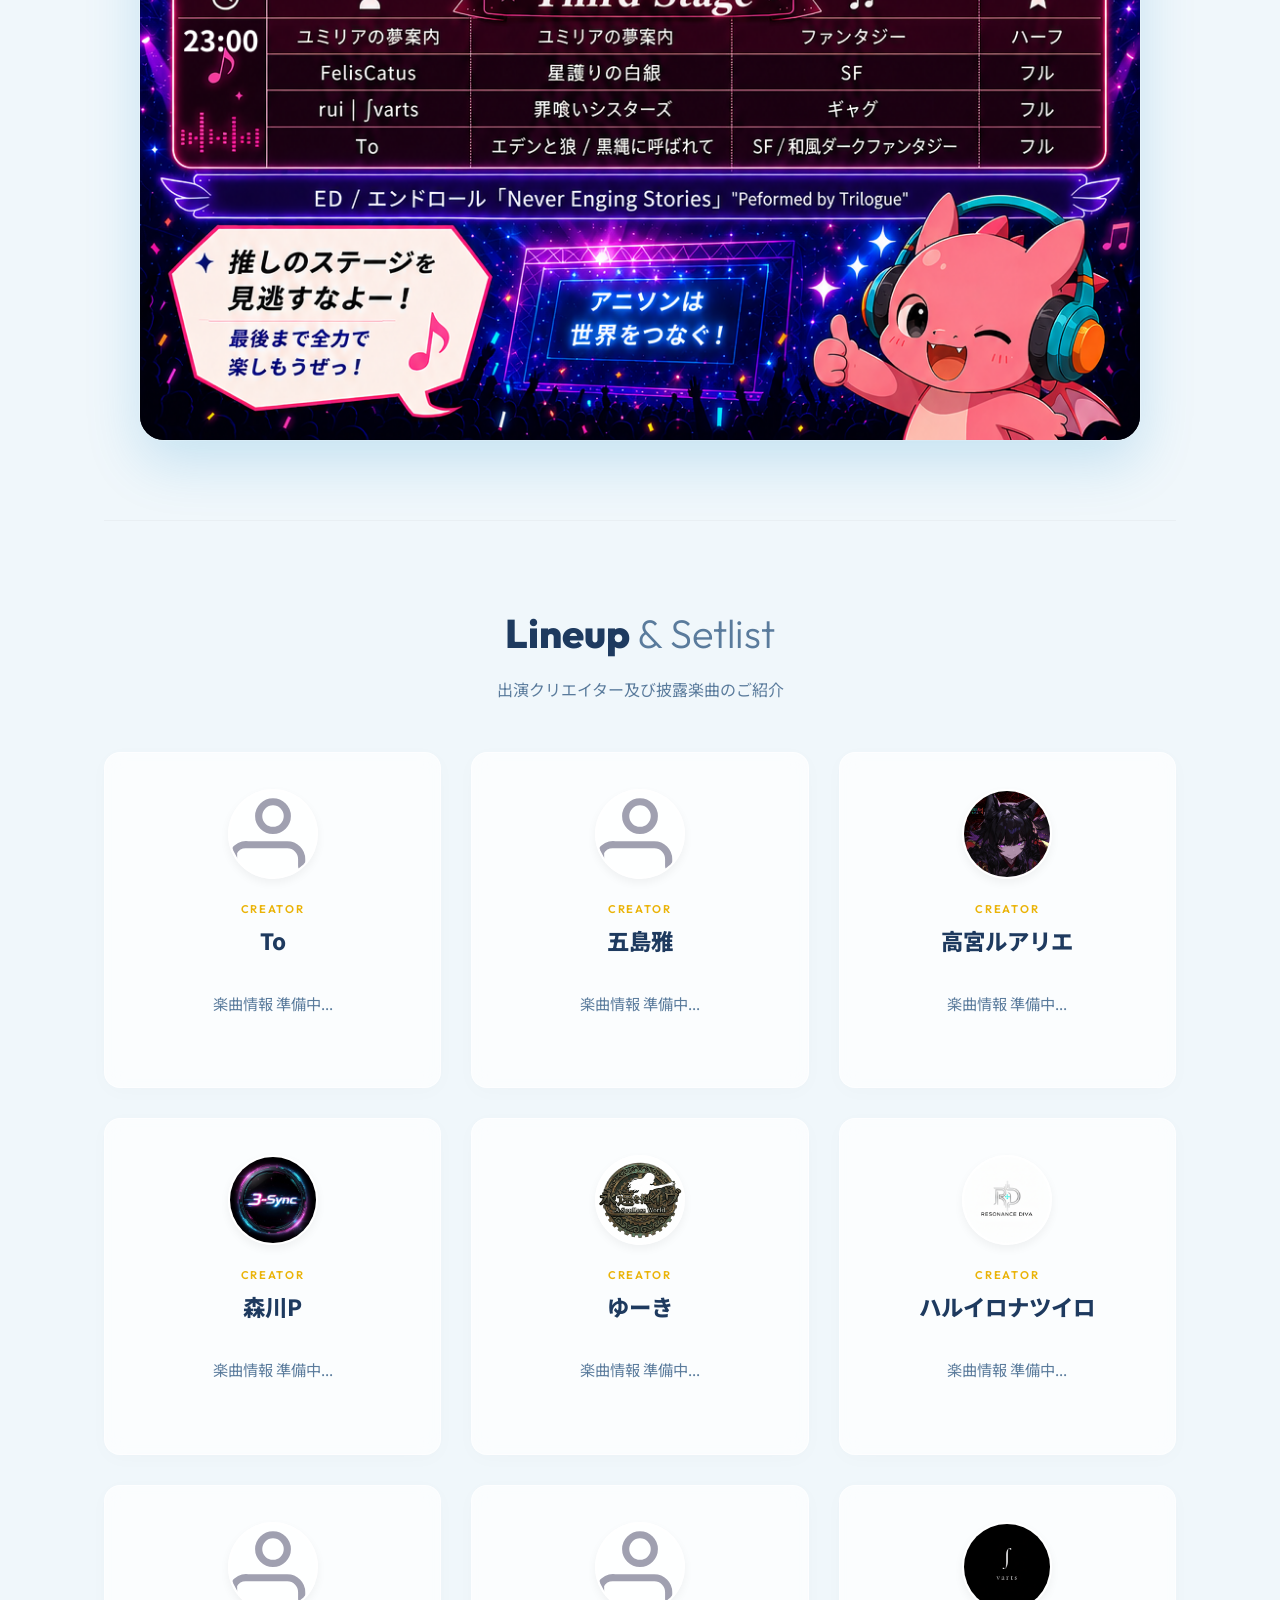
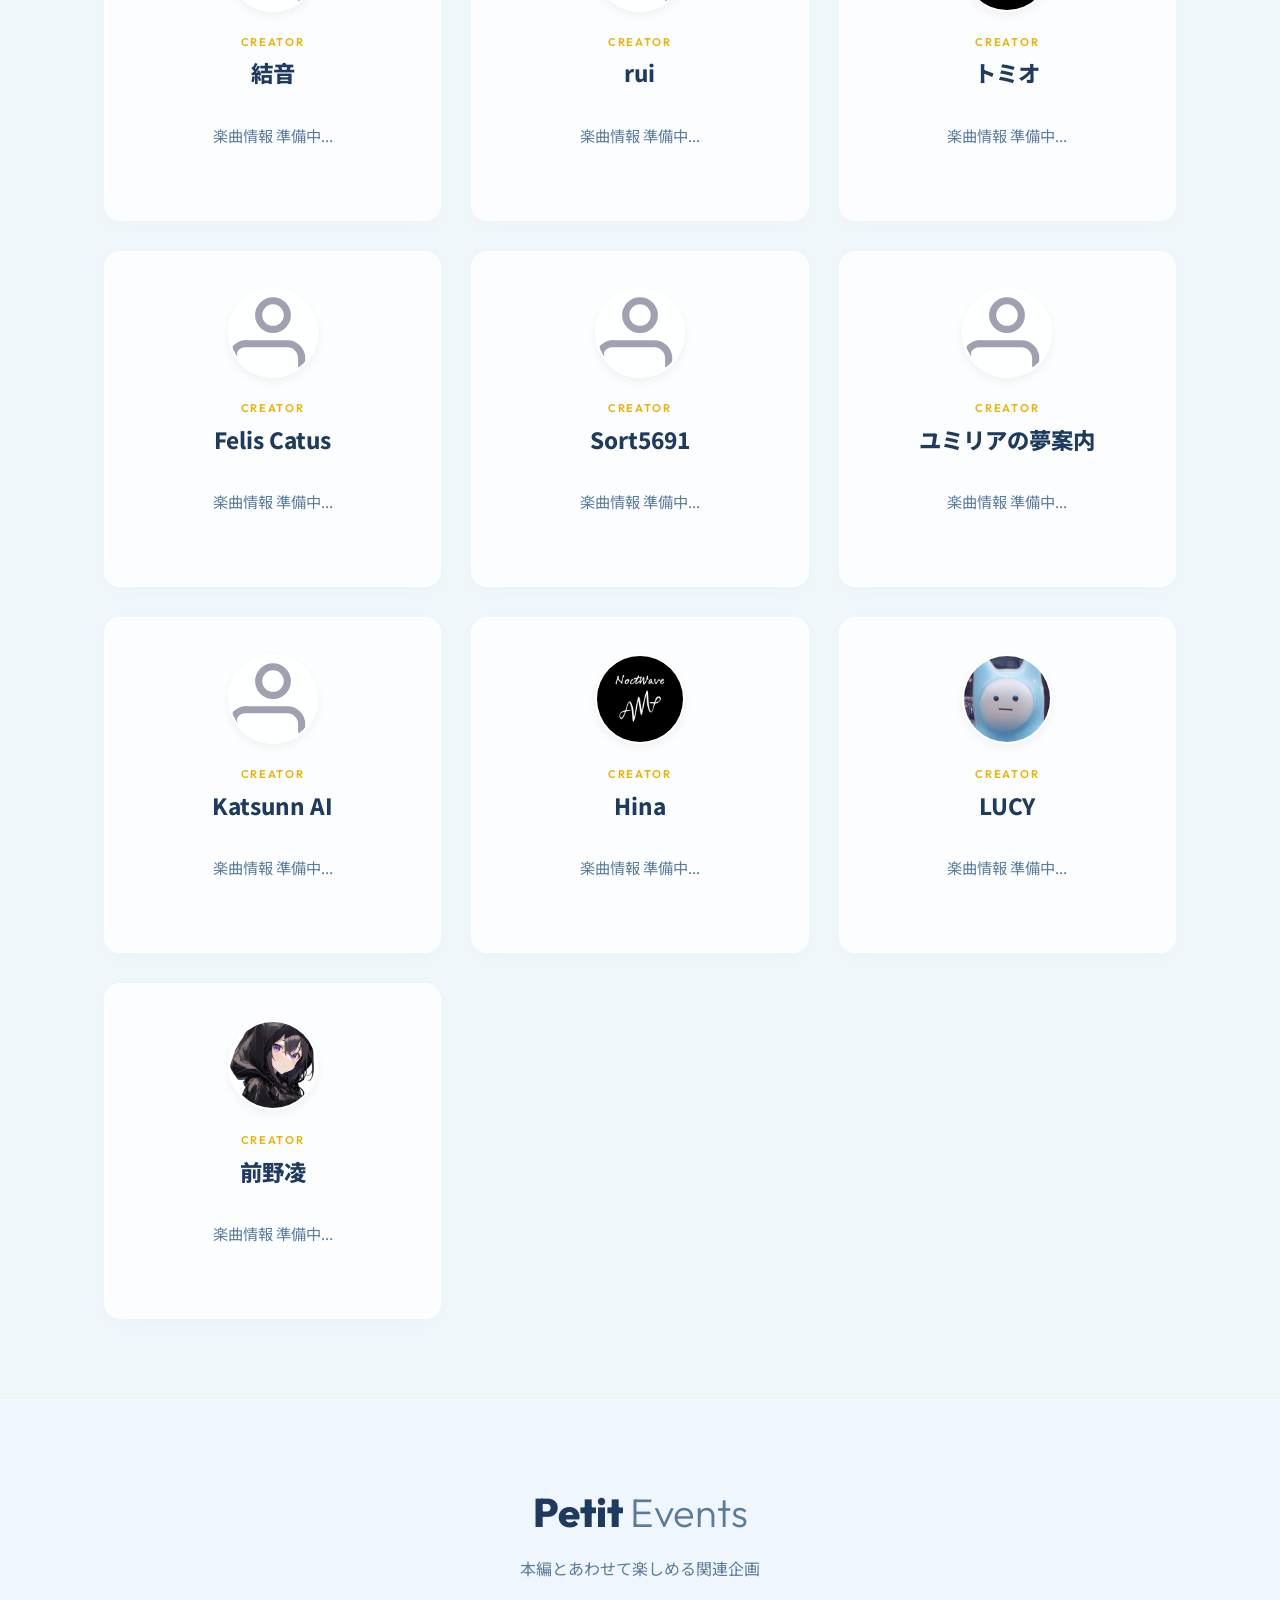
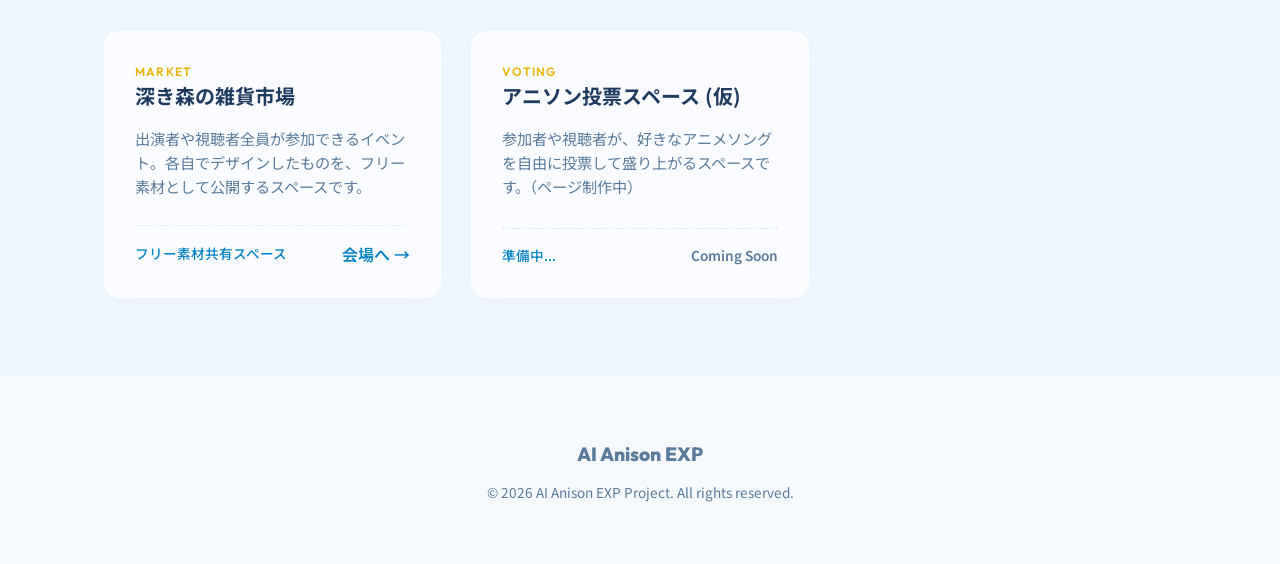
==== commit 13934957: "Add files via upload" ====
--- a/index.html
+++ b/index.html
@@ -3,58 +3,10 @@
 <head>
   <meta charset="UTF-8" />
   <meta name="viewport" content="width=device-width, initial-scale=1.0" />
-
-  <!-- SEO -->
-  <title>AI アニソン EXP -Unknown Memories- | AIが生み出すアニソンの祭典 2026.05.30</title>
-  <meta name="description" content="AIアニソンEXPは、AIと人間の感性が交差する一夜限りの生成系アニメソングフェス。2026年5月30日(土)21:00よりYouTubeにてライブ配信。16組のクリエイターが集結。" />
-  <meta name="keywords" content="AIアニソン, AI音楽, アニメソング, 生成AI, 音楽フェス, AIアニソンEXP, SUNO, AI作曲, Unknown Memories" />
-  <link rel="canonical" href="https://luarietakamiya-dotcom.github.io/AI-Anison-EXP/" />
-
-  <!-- OGP (SNSシェア用) -->
-  <meta property="og:type" content="website" />
-  <meta property="og:title" content="AI アニソン EXP -Unknown Memories- | AIが生み出すアニソンの祭典" />
-  <meta property="og:description" content="AIと人間の感性が交差する、一夜限りの生成系アニメソングフェス。2026年5月30日(土)21:00 START" />
-  <meta property="og:url" content="https://luarietakamiya-dotcom.github.io/AI-Anison-EXP/" />
-  <meta property="og:image" content="https://luarietakamiya-dotcom.github.io/AI-Anison-EXP/logo2.jpg" />
-  <meta property="og:locale" content="ja_JP" />
-  <meta property="og:site_name" content="AI Anison EXP" />
-
-  <!-- Twitter Card -->
-  <meta name="twitter:card" content="summary_large_image" />
-  <meta name="twitter:title" content="AI アニソン EXP -Unknown Memories- | AIが生み出すアニソンの祭典" />
-  <meta name="twitter:description" content="AIと人間の感性が交差する、一夜限りの生成系アニメソングフェス。2026年5月30日(土)21:00 START" />
-  <meta name="twitter:image" content="https://luarietakamiya-dotcom.github.io/AI-Anison-EXP/logo2.jpg" />
-
-  <!-- 構造化データ (JSON-LD) -->
-  <script type="application/ld+json">
-  {
-    "@context": "https://schema.org",
-    "@type": "Event",
-    "name": "AI アニソン EXP -Unknown Memories-",
-    "description": "AIと人間の感性が交差する、一夜限りの生成系アニメソングフェス。16組のクリエイターによるAI生成アニメソングをライブ配信でお届けします。",
-    "startDate": "2026-05-30T21:00:00+09:00",
-    "endDate": "2026-05-31T00:00:00+09:00",
-    "eventStatus": "https://schema.org/EventScheduled",
-    "eventAttendanceMode": "https://schema.org/OnlineEventAttendanceMode",
-    "location": {
-      "@type": "VirtualLocation",
-      "url": "https://www.youtube.com/watch?v=QDlzwNhDeIA"
-    },
-    "image": "https://luarietakamiya-dotcom.github.io/AI-Anison-EXP/logo2.jpg",
-    "url": "https://luarietakamiya-dotcom.github.io/AI-Anison-EXP/",
-    "organizer": {
-      "@type": "Organization",
-      "name": "AI Anison EXP Project",
-      "url": "https://luarietakamiya-dotcom.github.io/AI-Anison-EXP/"
-    },
-    "isAccessibleForFree": true,
-    "inLanguage": "ja"
-  }
-  </script>
+  <title>AI Anison EXP | Official Event Site</title>
   <link rel="preconnect" href="https://fonts.googleapis.com">
   <link rel="preconnect" href="https://fonts.gstatic.com" crossorigin>
   <link href="https://fonts.googleapis.com/css2?family=Cinzel:wght@500;700&family=Noto+Sans+JP:wght@300;400;500;700&family=Outfit:wght@300;400;600;800&display=swap" rel="stylesheet">
-  <link rel="icon" href="./logo2.jpg" type="image/jpeg">
   <link rel="stylesheet" href="./style.css">
 </head>
 <body>
@@ -107,13 +59,19 @@
 
     <section id="archive" class="section">
       <div class="section-header">
-        <h2 class="section-title">Live <span>/ Archive</span></h2>
+        <h2 class="section-title">X Live <span>/ Archive</span></h2>
       </div>
-      <div class="youtube-container">
-        <iframe src="https://www.youtube.com/embed/QDlzwNhDeIA" title="YouTube video player" frameborder="0" allow="accelerometer; autoplay; clipboard-write; encrypted-media; gyroscope; picture-in-picture; web-share" allowfullscreen></iframe>
+      <div class="x-broadcast-container">
+        <blockquote class="twitter-video" data-dnt="true">
+          <a href="https://x.com/i/broadcasts/1qKVmQllldYxB">AIアニソンEXP Xライブ配信</a>
+        </blockquote>
       </div>
+      <p class="x-live-link">
+        表示されない場合は
+        <a href="https://x.com/i/broadcasts/1qKVmQllldYxB" target="_blank" rel="noopener noreferrer">Xでライブ配信を見る</a>
+      </p>
       <div class="youtube-caption" data-i18n="archive.caption">
-        ※配信開始前は待機所となります。終了後はアーカイブをご視聴いただけます。
+        ※配信開始前はXライブ配信ページへの案内となります。終了後はアーカイブをご視聴いただけます。
       </div>
     </section>
 
@@ -122,13 +80,15 @@
         <h2 class="section-title">Time <span>Table</span></h2>
         <p class="section-desc" data-i18n="timetable.desc">当日の進行スケジュールです。</p>
       </div>
-      <div class="timetable-list" id="timetable-root"></div>
+      <div class="timetable-image-wrap">
+        <img src="./timetable.png" alt="AIアニソンEXP タイムスケジュール" class="timetable-image">
+      </div>
     </section>
 
     <section id="lineup" class="section">
       <div class="section-header">
         <h2 class="section-title">Lineup <span>& Setlist</span></h2>
-        <p class="section-desc" data-i18n="lineup.desc">出演クリエイター及び披露楽曲のご紹介。並び順は応募順になっております。</p>
+        <p class="section-desc" data-i18n="lineup.desc">出演クリエイター及び披露楽曲のご紹介</p>
       </div>
       <div class="card-grid" id="lineup-root"></div>
     </section>
@@ -146,12 +106,10 @@
   <footer class="footer">
     <div class="footer-logo">AI Anison EXP</div>
     <p class="copyright">&copy; 2026 AI Anison EXP Project. All rights reserved.</p>
-    <div class="footer-counter">
-      <img src="https://visitor-badge.laobi.icu/badge?page_id=luarietakamiya-dotcom.AI-Anison-EXP&left_color=%235a7b9c&right_color=%230284c7&left_text=visitors" alt="visitor count" />
-    </div>
   </footer>
 
-  <script src="./main.js"></script>
+  <script async src="https://platform.twitter.com/widgets.js" charset="utf-8"></script>
+  <script type="module" src="./main.js"></script>
   <script src="./liveStatus.js"></script>
 </body>
 </html>
--- a/style.css
+++ b/style.css
@@ -797,37 +797,8 @@
 .modal-song {
   font-size: 0.95rem;
   color: var(--text-secondary);
-  margin-bottom: 0;
-  line-height: 1.75;
-  white-space: pre-wrap;
-  word-break: break-word;
-}
-
-.modal-song-wrap {
-  max-height: 200px;
-  overflow-y: auto;
   margin-bottom: 20px;
-  padding-right: 4px;
-  scrollbar-width: thin;
-  scrollbar-color: rgba(2, 132, 199, 0.25) transparent;
-}
-
-.modal-song-wrap::-webkit-scrollbar {
-  width: 4px;
-}
-
-.modal-song-wrap::-webkit-scrollbar-thumb {
-  background: rgba(2, 132, 199, 0.25);
-  border-radius: 4px;
-}
-
-/* 複数リンクボタンコンテナ */
-.modal-links {
-  display: flex;
-  flex-wrap: wrap;
-  gap: 10px;
-}
-
+}
 .modal-link-btn {
   display: inline-flex;
   align-items: center;
@@ -852,8 +823,6 @@
   .modal-box { border-radius: 16px; }
   .modal-info { padding: 18px 18px 22px; }
   .modal-name { font-size: 1.4rem; }
-  .modal-song-wrap { max-height: 150px; }
-  .modal-link-btn { padding: 10px 20px; font-size: 0.88rem; }
 }
 
 /* ===== Creator Card 再設計 ===== */
@@ -933,26 +902,73 @@
   margin-top: 10px !important;
 }
 
-/* --- Card song preview: 1行省略 --- */
-.card-song-preview {
-  display: -webkit-box;
-  -webkit-line-clamp: 1;
-  -webkit-box-orient: vertical;
+
+/* --- X Broadcast Embed --- */
+.x-broadcast-container {
+  width: 100%;
+  max-width: 900px;
+  min-height: 520px;
+  margin: 0 auto;
+  border-radius: 18px;
   overflow: hidden;
-  text-overflow: ellipsis;
-  white-space: nowrap;
-  max-width: 100%;
-}
-
-/* --- Footer Counter --- */
-.footer-counter {
+  background:
+    radial-gradient(circle at 20% 10%, rgba(56, 189, 248, 0.25), transparent 35%),
+    radial-gradient(circle at 80% 20%, rgba(236, 72, 153, 0.18), transparent 35%),
+    #050816;
+  box-shadow: 0 20px 45px rgba(2, 132, 199, 0.18);
+  border: 1px solid rgba(255, 255, 255, 0.65);
+  display: flex;
+  align-items: center;
+  justify-content: center;
+  padding: 24px;
+}
+
+.x-broadcast-container .twitter-video,
+.x-broadcast-container iframe {
+  width: 100% !important;
+  max-width: 100% !important;
+  margin: 0 auto !important;
+}
+
+.x-live-link {
+  text-align: center;
+  font-size: 0.95rem;
+  color: var(--text-secondary);
   margin-top: 16px;
-  opacity: 0.5;
-  transition: opacity 0.3s;
-}
-.footer-counter:hover {
-  opacity: 1;
-}
-.footer-counter img {
-  height: 20px;
-}
+}
+
+.x-live-link a {
+  color: var(--accent-sf);
+  font-weight: 800;
+  border-bottom: 1px solid rgba(2, 132, 199, 0.35);
+}
+
+/* --- Timetable Image --- */
+.timetable-image-wrap {
+  max-width: 1000px;
+  margin: 0 auto;
+  border-radius: 24px;
+  overflow: hidden;
+  background: #050816;
+  box-shadow:
+    0 22px 55px rgba(2, 132, 199, 0.18),
+    0 0 0 1px rgba(255, 255, 255, 0.75);
+}
+
+.timetable-image {
+  display: block;
+  width: 100%;
+  height: auto;
+}
+
+@media (max-width: 768px) {
+  .x-broadcast-container {
+    min-height: 360px;
+    padding: 12px;
+    border-radius: 14px;
+  }
+
+  .timetable-image-wrap {
+    border-radius: 14px;
+  }
+}
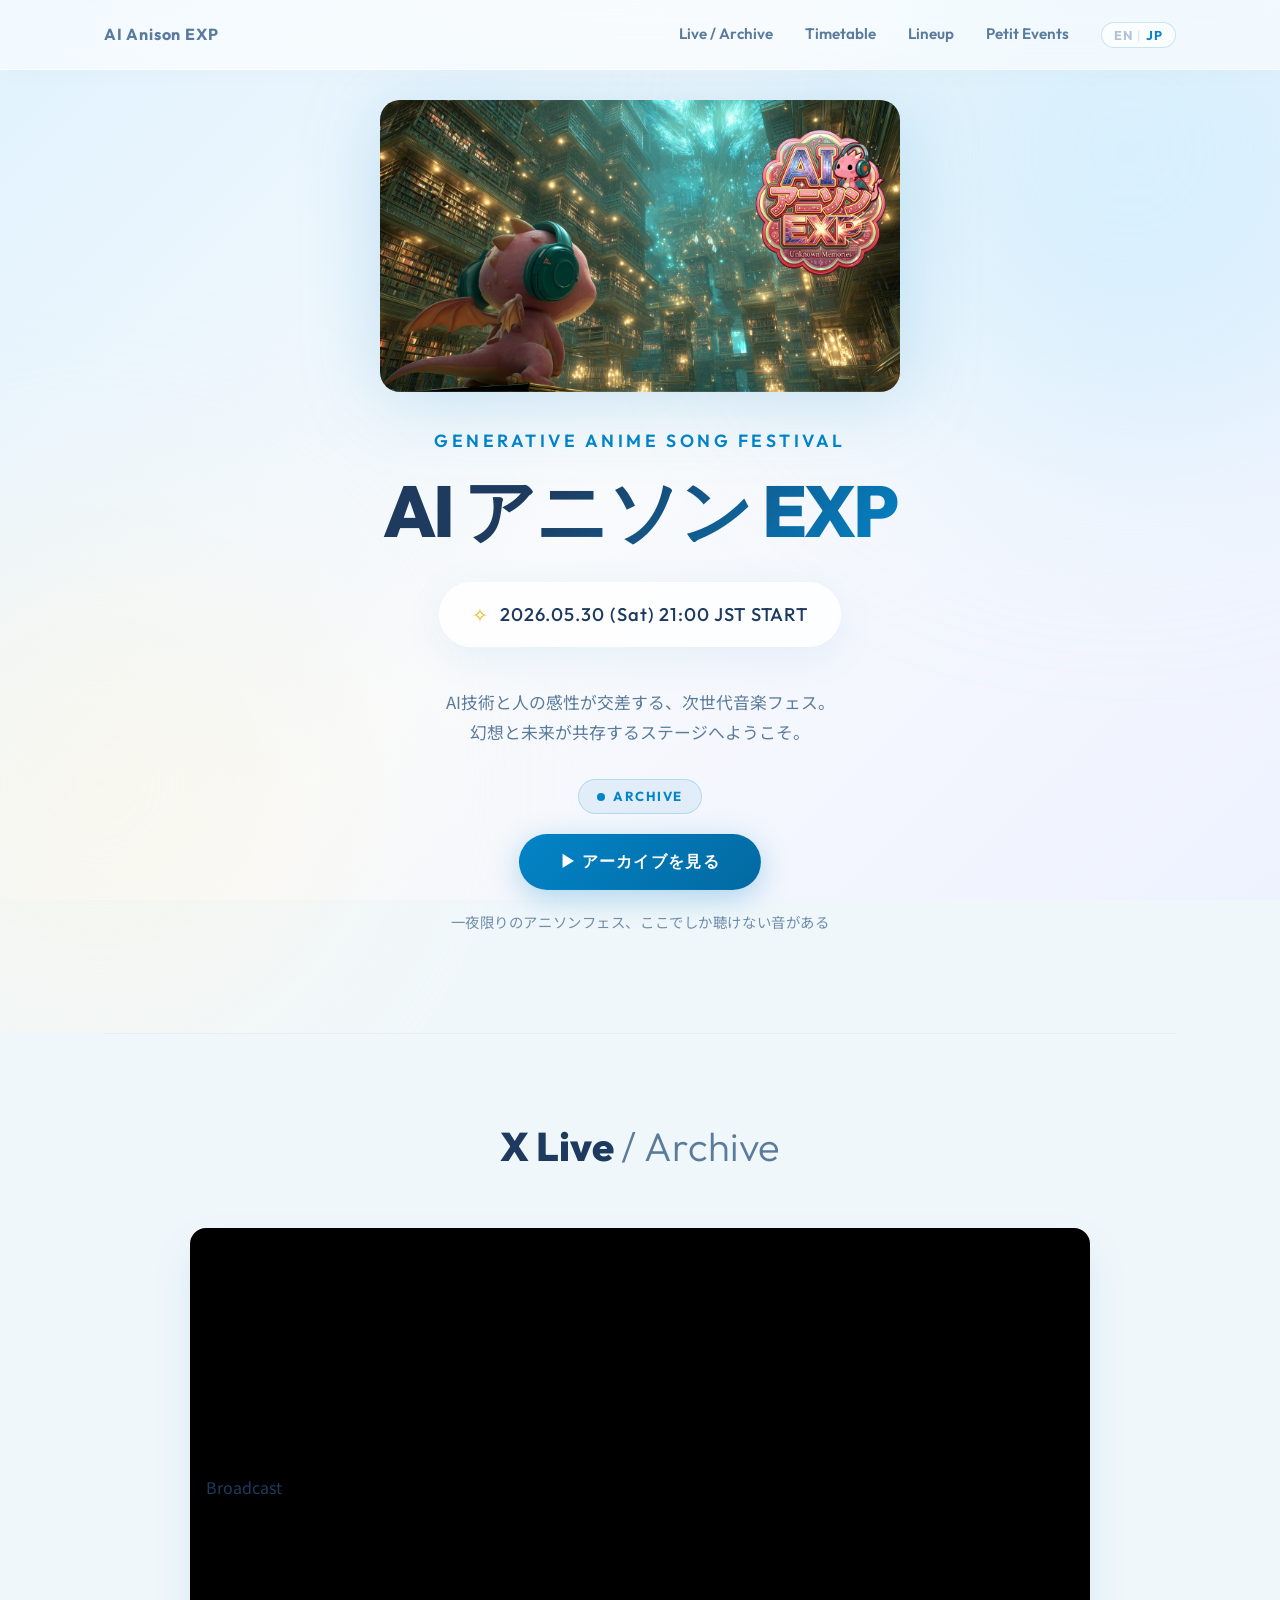
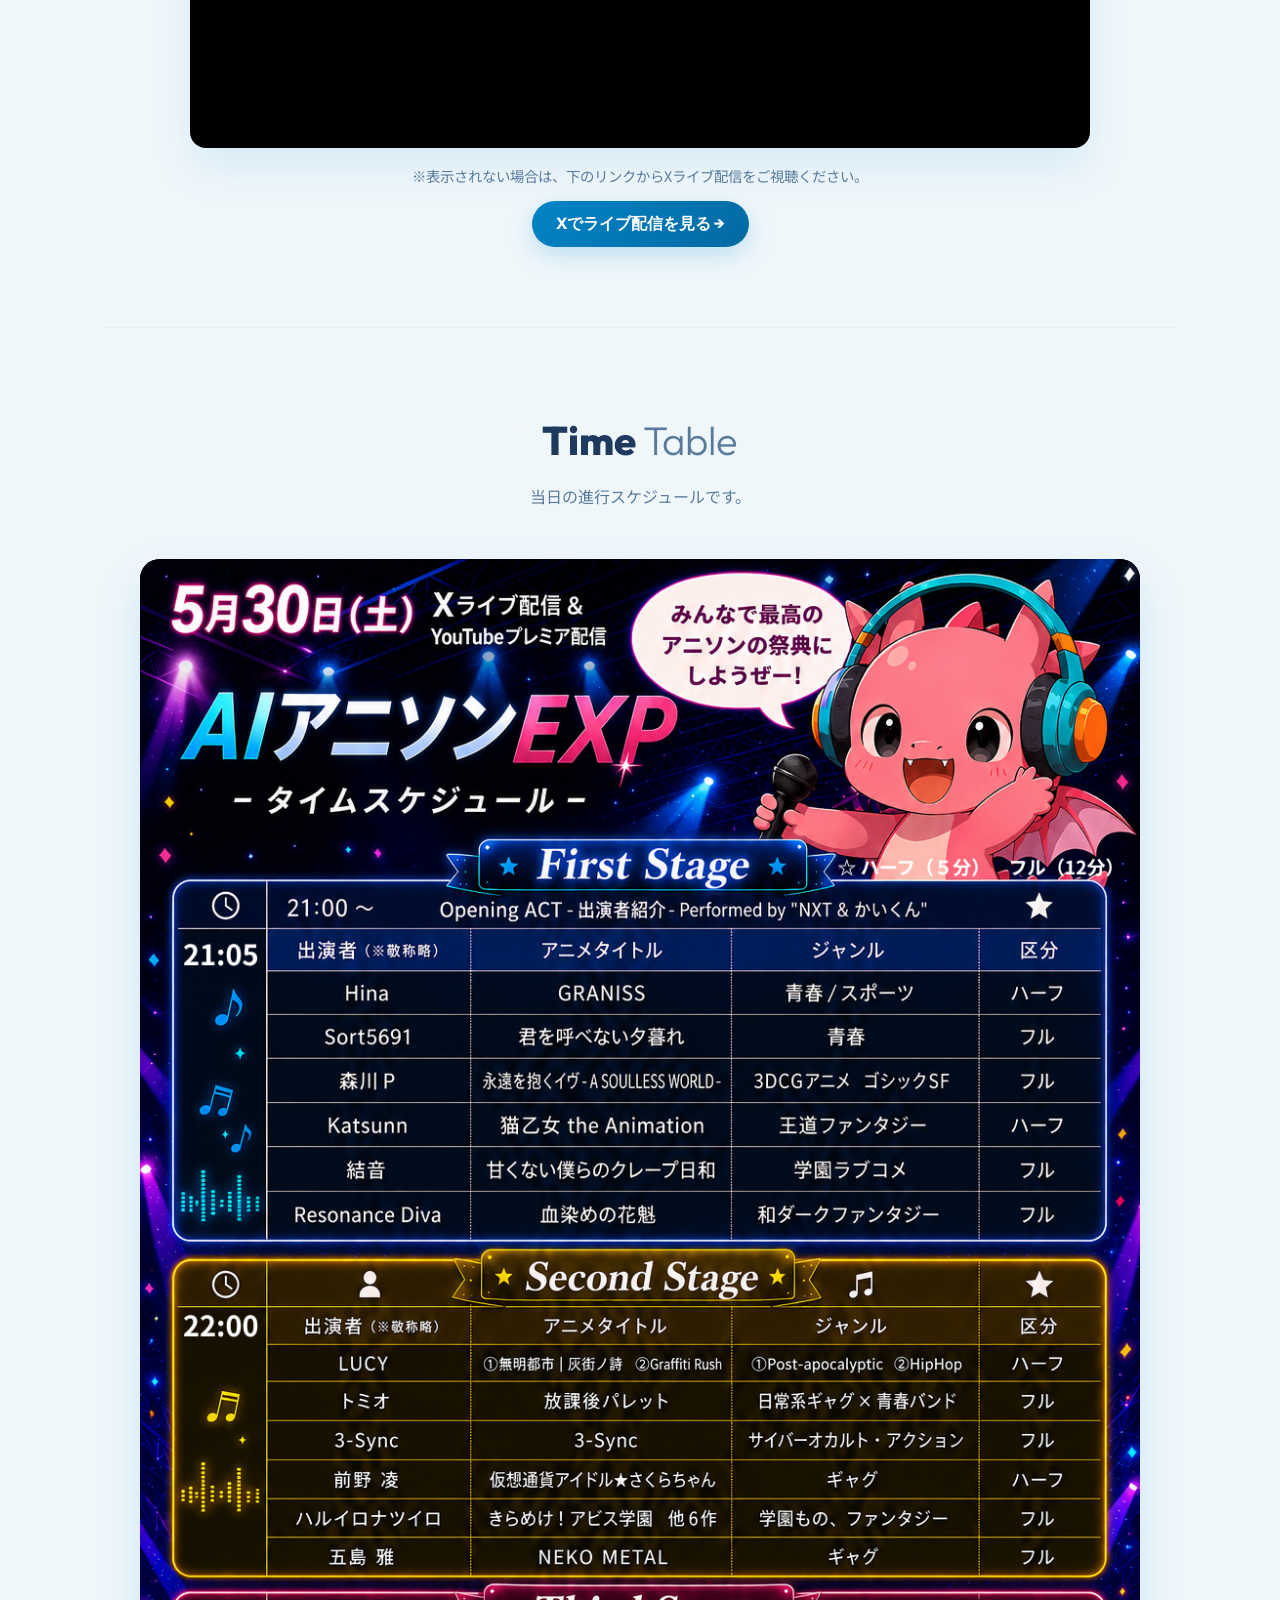
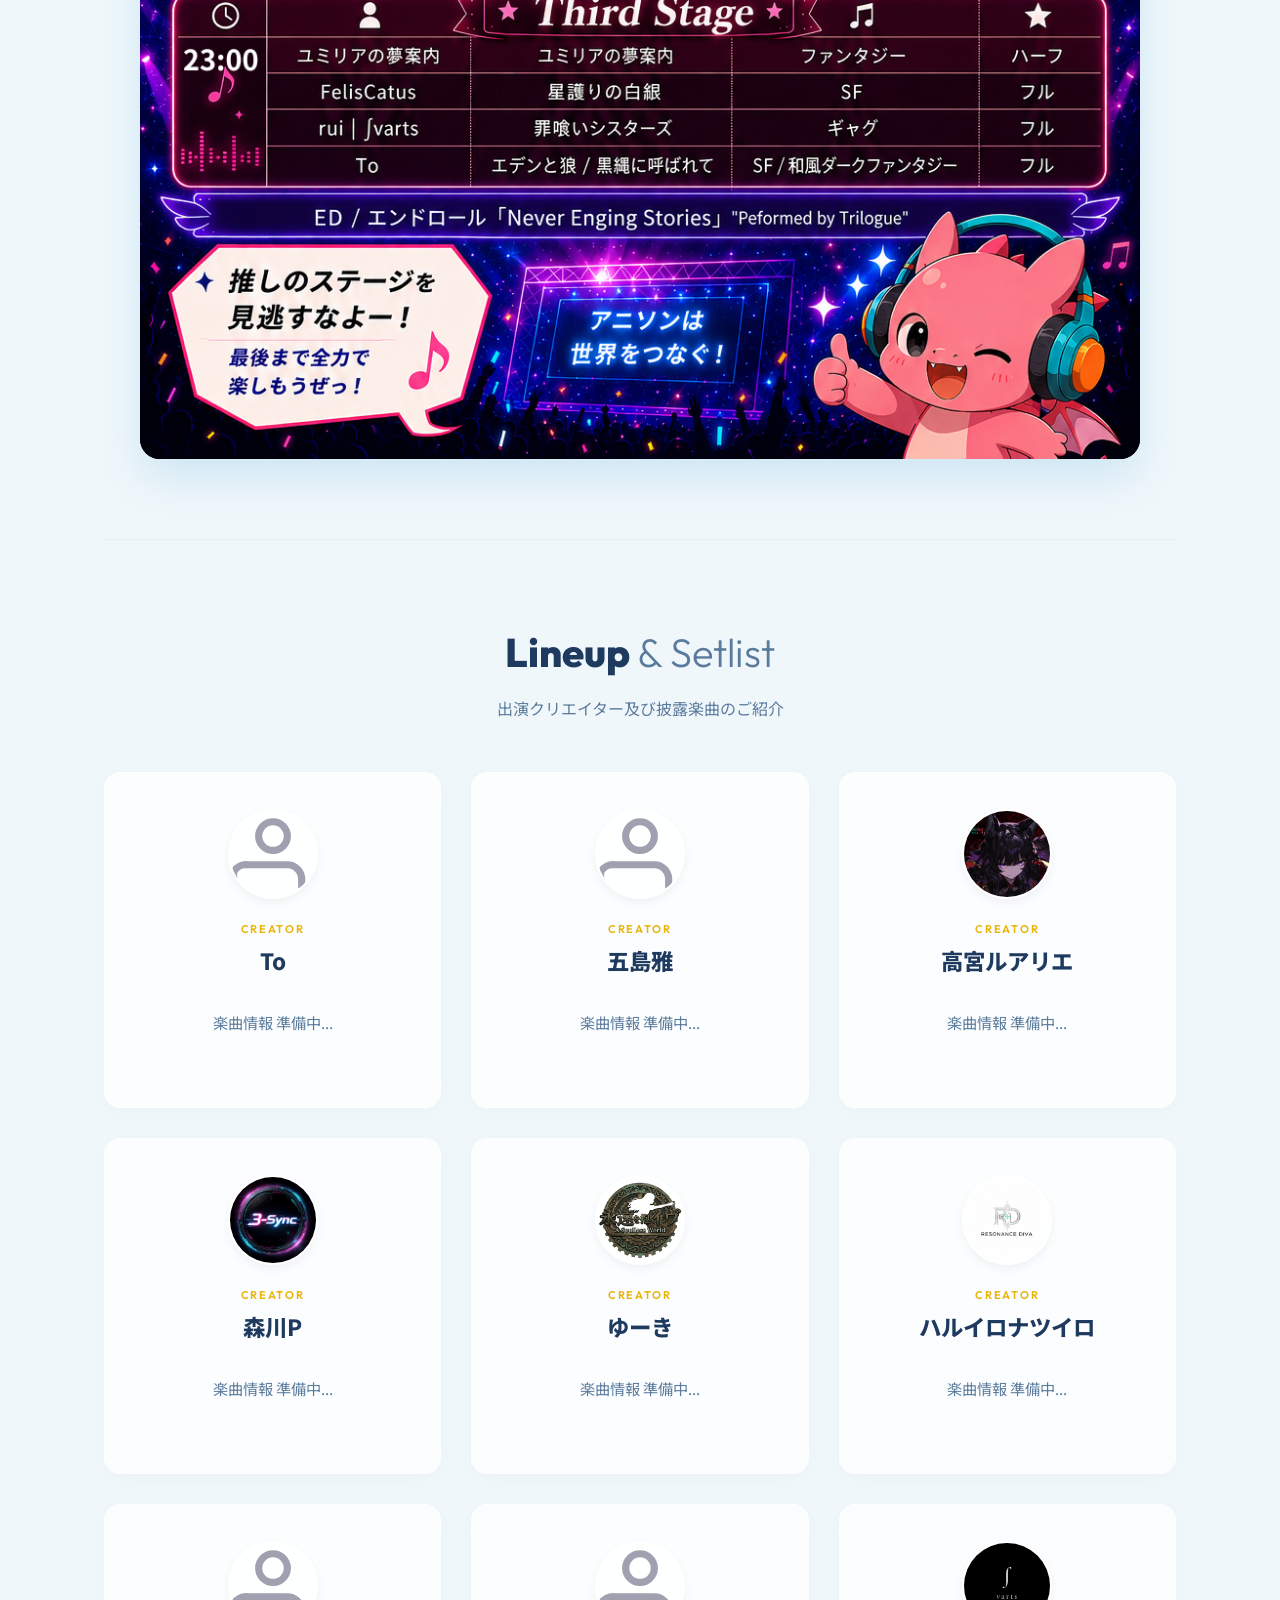
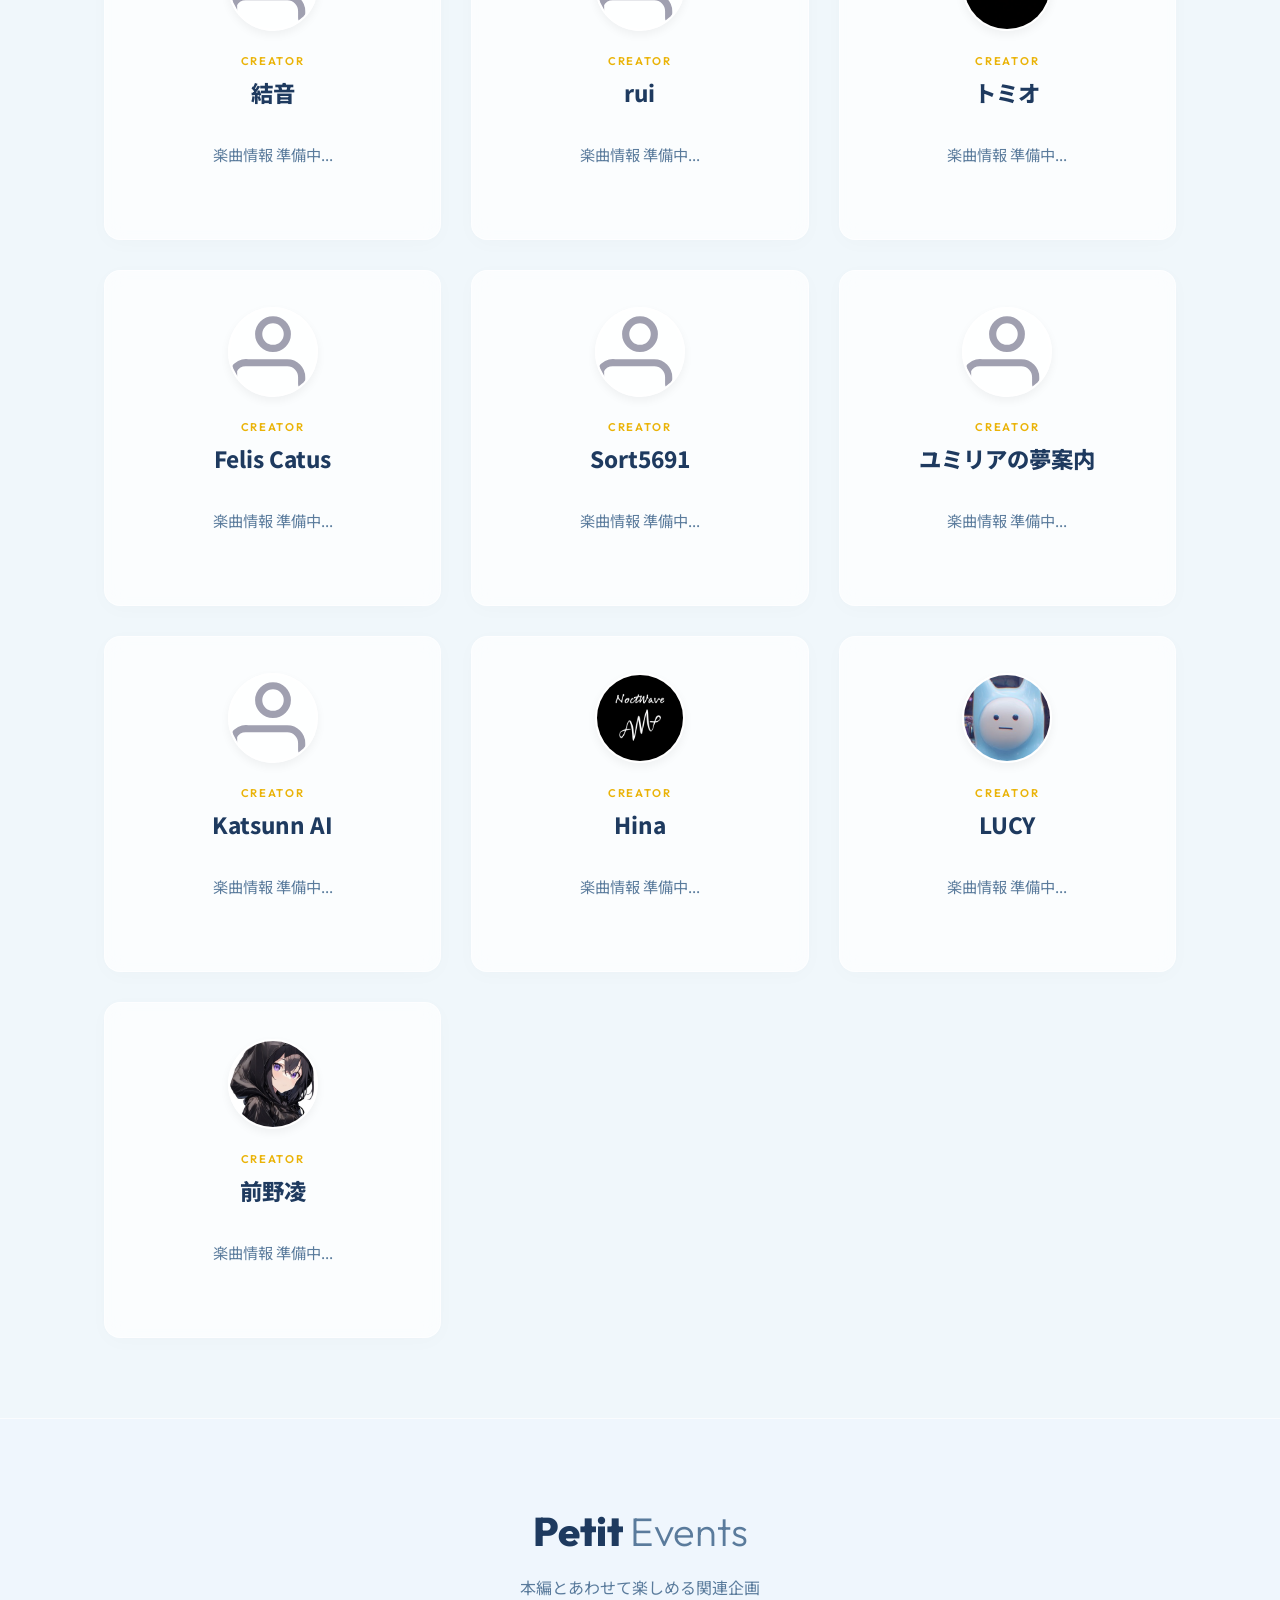
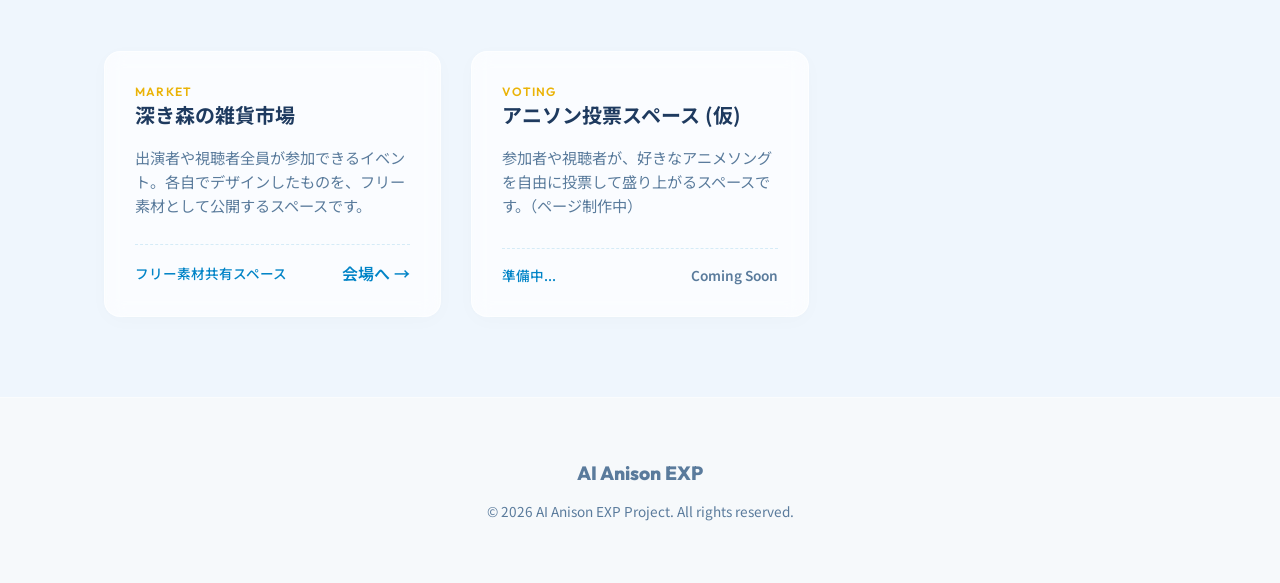
==== commit 8a736532: "Add files via upload" ====
--- a/index.html
+++ b/index.html
@@ -62,17 +62,16 @@
         <h2 class="section-title">X Live <span>/ Archive</span></h2>
       </div>
       <div class="x-broadcast-container">
-        <blockquote class="twitter-video" data-dnt="true">
-          <a href="https://x.com/i/broadcasts/1qKVmQllldYxB">AIアニソンEXP Xライブ配信</a>
+        <blockquote class="twitter-broadcast" data-broadcast-id="1qKVmQllldYxB">
+          <a href="https://x.com/i/broadcasts/1qKVmQllldYxB">Broadcast</a>
         </blockquote>
       </div>
-      <p class="x-live-link">
-        表示されない場合は
-        <a href="https://x.com/i/broadcasts/1qKVmQllldYxB" target="_blank" rel="noopener noreferrer">Xでライブ配信を見る</a>
+      <div class="youtube-caption" data-i18n="archive.caption">
+        ※表示されない場合は、下のリンクからXライブ配信をご視聴ください。
+      </div>
+      <p class="x-broadcast-link">
+        <a href="https://x.com/i/broadcasts/1qKVmQllldYxB" target="_blank" rel="noopener noreferrer">Xでライブ配信を見る →</a>
       </p>
-      <div class="youtube-caption" data-i18n="archive.caption">
-        ※配信開始前はXライブ配信ページへの案内となります。終了後はアーカイブをご視聴いただけます。
-      </div>
     </section>
 
     <section id="timetable" class="section">
@@ -81,7 +80,7 @@
         <p class="section-desc" data-i18n="timetable.desc">当日の進行スケジュールです。</p>
       </div>
       <div class="timetable-image-wrap">
-        <img src="./timetable.png" alt="AIアニソンEXP タイムスケジュール" class="timetable-image">
+        <img src="./timetable.png" alt="AIアニソンEXP タイムスケジュール" class="timetable-image" />
       </div>
     </section>
 
--- a/style.css
+++ b/style.css
@@ -909,50 +909,54 @@
   max-width: 900px;
   min-height: 520px;
   margin: 0 auto;
-  border-radius: 18px;
+  border-radius: 16px;
   overflow: hidden;
-  background:
-    radial-gradient(circle at 20% 10%, rgba(56, 189, 248, 0.25), transparent 35%),
-    radial-gradient(circle at 80% 20%, rgba(236, 72, 153, 0.18), transparent 35%),
-    #050816;
-  box-shadow: 0 20px 45px rgba(2, 132, 199, 0.18);
-  border: 1px solid rgba(255, 255, 255, 0.65);
-  display: flex;
-  align-items: center;
+  box-shadow: 0 20px 40px rgba(2, 132, 199, 0.1);
+  background: #000;
+  display: flex;
   justify-content: center;
-  padding: 24px;
-}
-
-.x-broadcast-container .twitter-video,
-.x-broadcast-container iframe {
-  width: 100% !important;
-  max-width: 100% !important;
+  align-items: center;
+  padding: 16px;
+}
+
+.x-broadcast-container .twitter-broadcast {
+  width: 100%;
+  max-width: 100%;
   margin: 0 auto !important;
 }
 
-.x-live-link {
+.x-broadcast-link {
   text-align: center;
-  font-size: 0.95rem;
-  color: var(--text-secondary);
-  margin-top: 16px;
-}
-
-.x-live-link a {
-  color: var(--accent-sf);
-  font-weight: 800;
-  border-bottom: 1px solid rgba(2, 132, 199, 0.35);
+  margin-top: 14px;
+}
+
+.x-broadcast-link a {
+  display: inline-flex;
+  align-items: center;
+  justify-content: center;
+  padding: 10px 24px;
+  border-radius: 999px;
+  background: linear-gradient(135deg, var(--accent-sf) 0%, #0369a1 100%);
+  color: #fff;
+  font-family: var(--font-heading);
+  font-weight: 700;
+  box-shadow: 0 8px 24px rgba(2, 132, 199, 0.22);
+  transition: transform 0.25s ease, box-shadow 0.25s ease;
+}
+
+.x-broadcast-link a:hover {
+  transform: translateY(-2px);
+  box-shadow: 0 12px 32px rgba(2, 132, 199, 0.34);
 }
 
 /* --- Timetable Image --- */
 .timetable-image-wrap {
   max-width: 1000px;
   margin: 0 auto;
-  border-radius: 24px;
+  border-radius: 20px;
   overflow: hidden;
-  background: #050816;
-  box-shadow:
-    0 22px 55px rgba(2, 132, 199, 0.18),
-    0 0 0 1px rgba(255, 255, 255, 0.75);
+  background: #050014;
+  box-shadow: 0 20px 45px rgba(2, 132, 199, 0.14);
 }
 
 .timetable-image {
@@ -963,11 +967,10 @@
 
 @media (max-width: 768px) {
   .x-broadcast-container {
-    min-height: 360px;
-    padding: 12px;
+    min-height: 420px;
+    padding: 10px;
     border-radius: 14px;
   }
-
   .timetable-image-wrap {
     border-radius: 14px;
   }
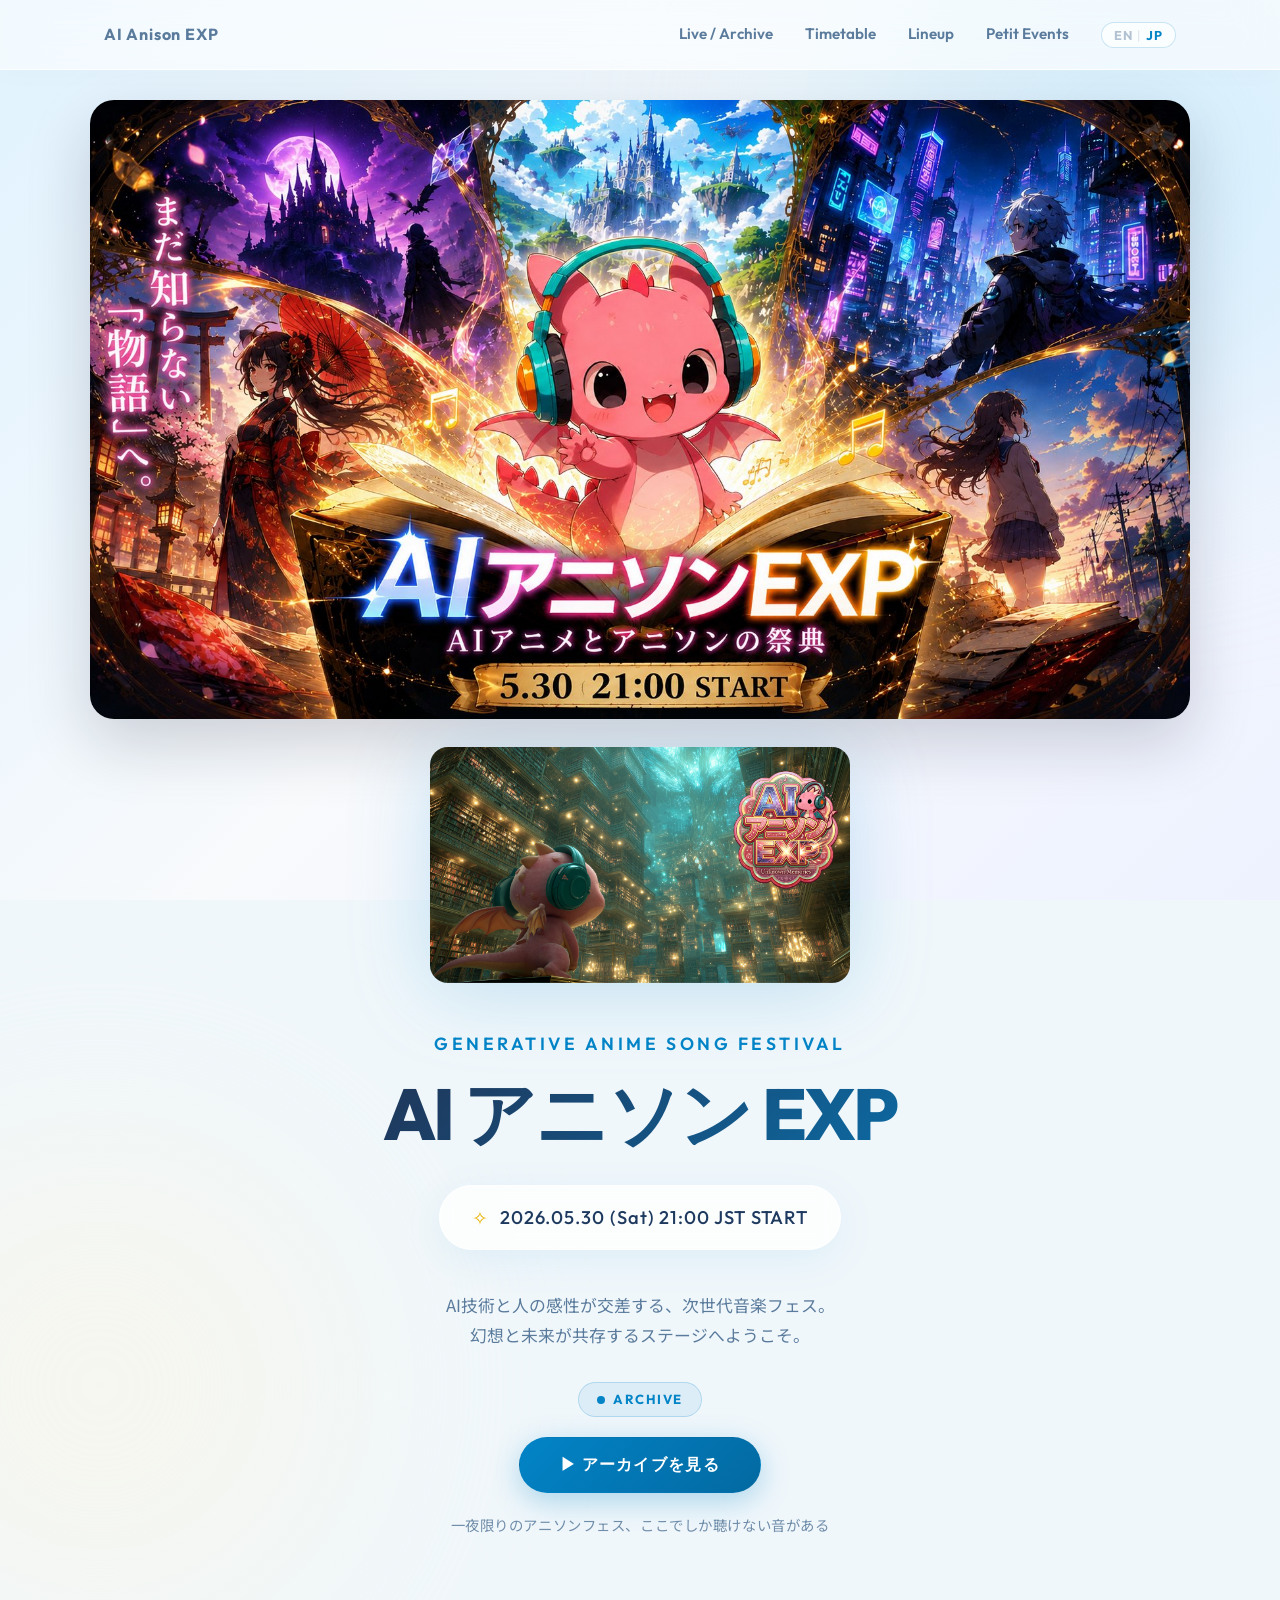
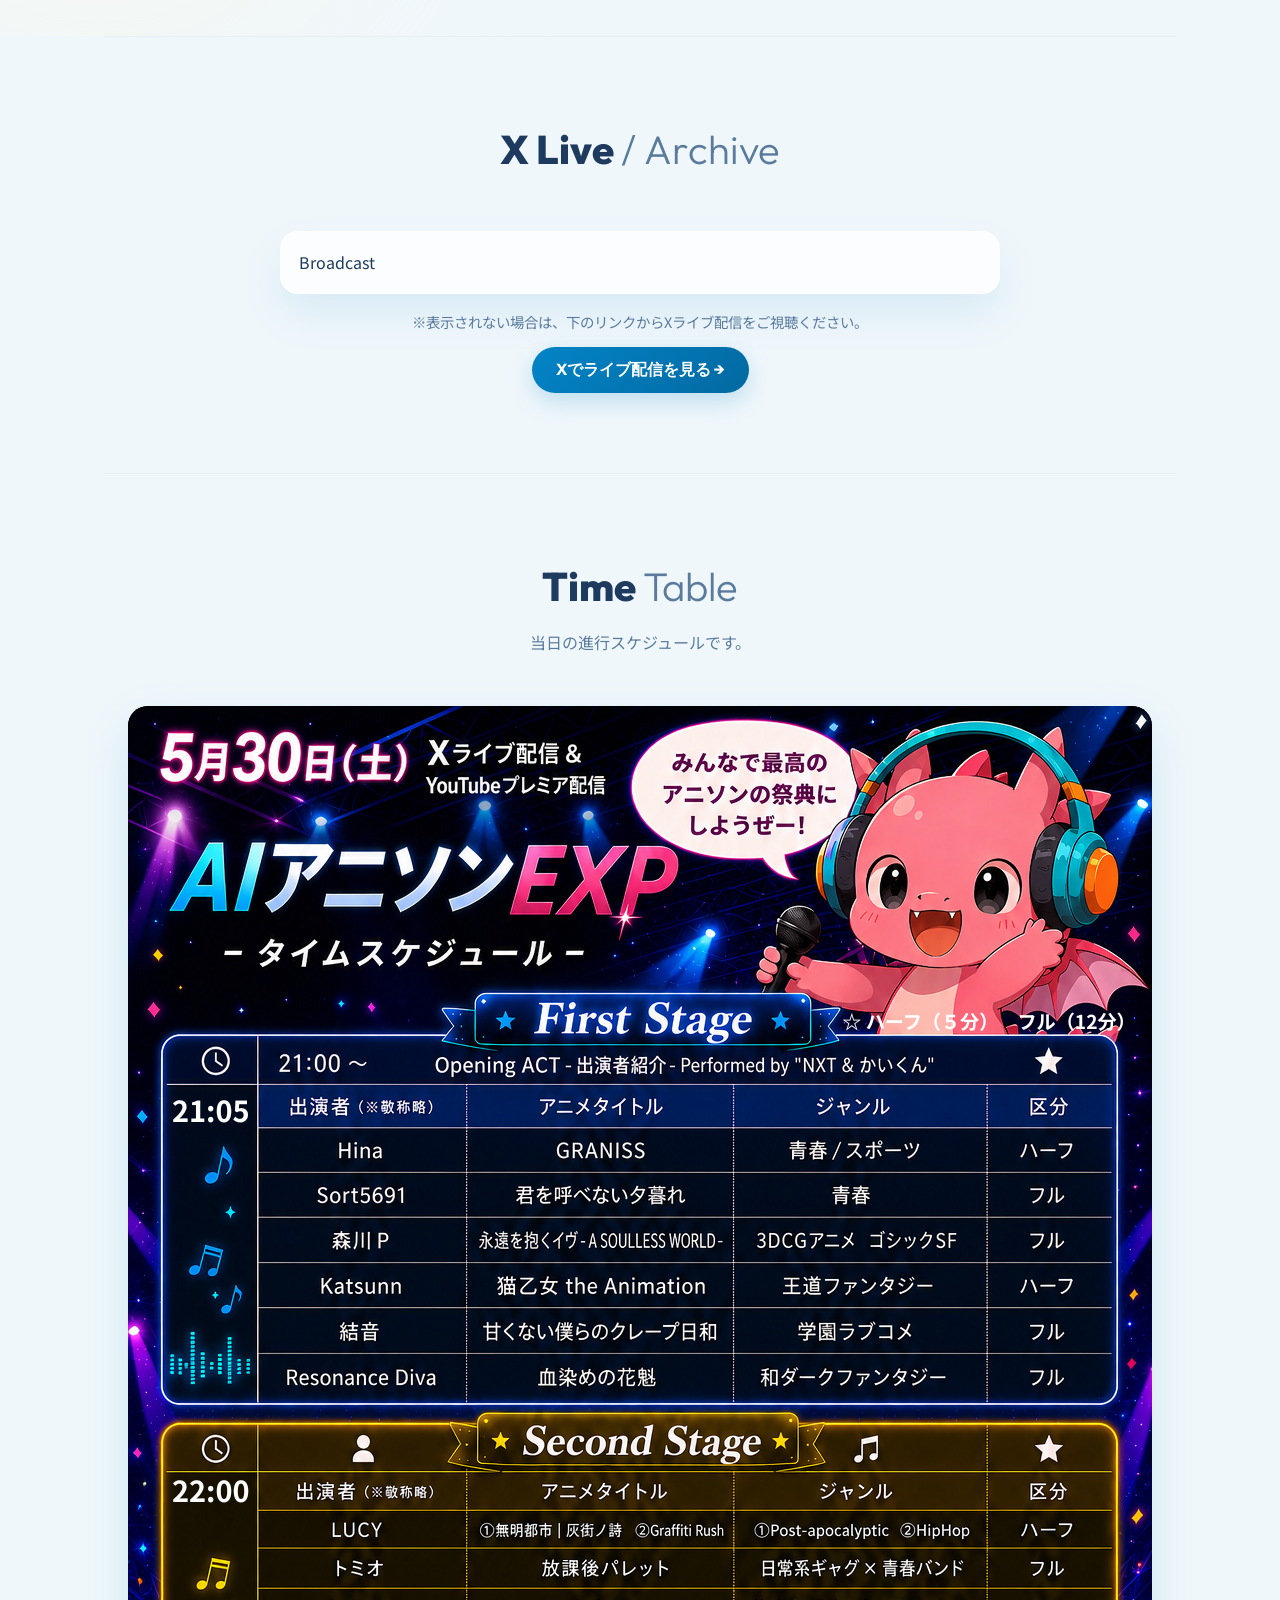
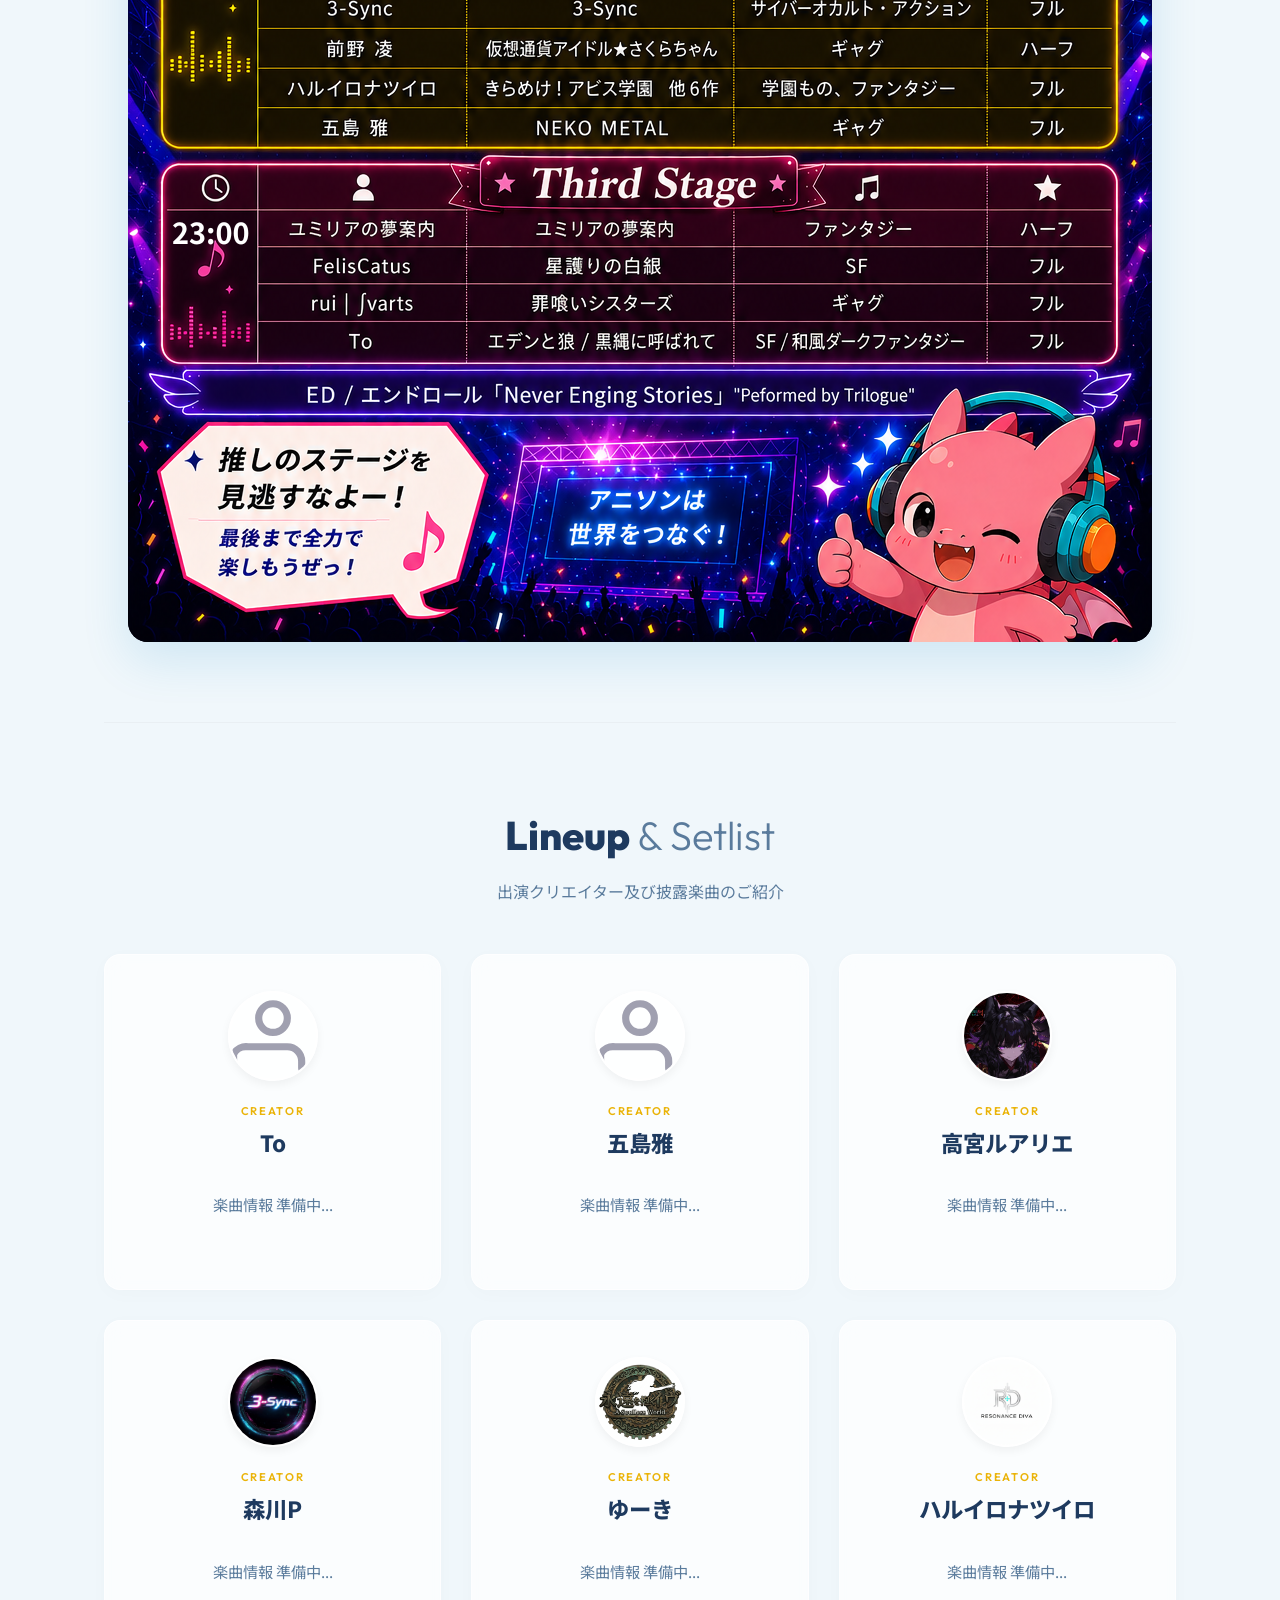
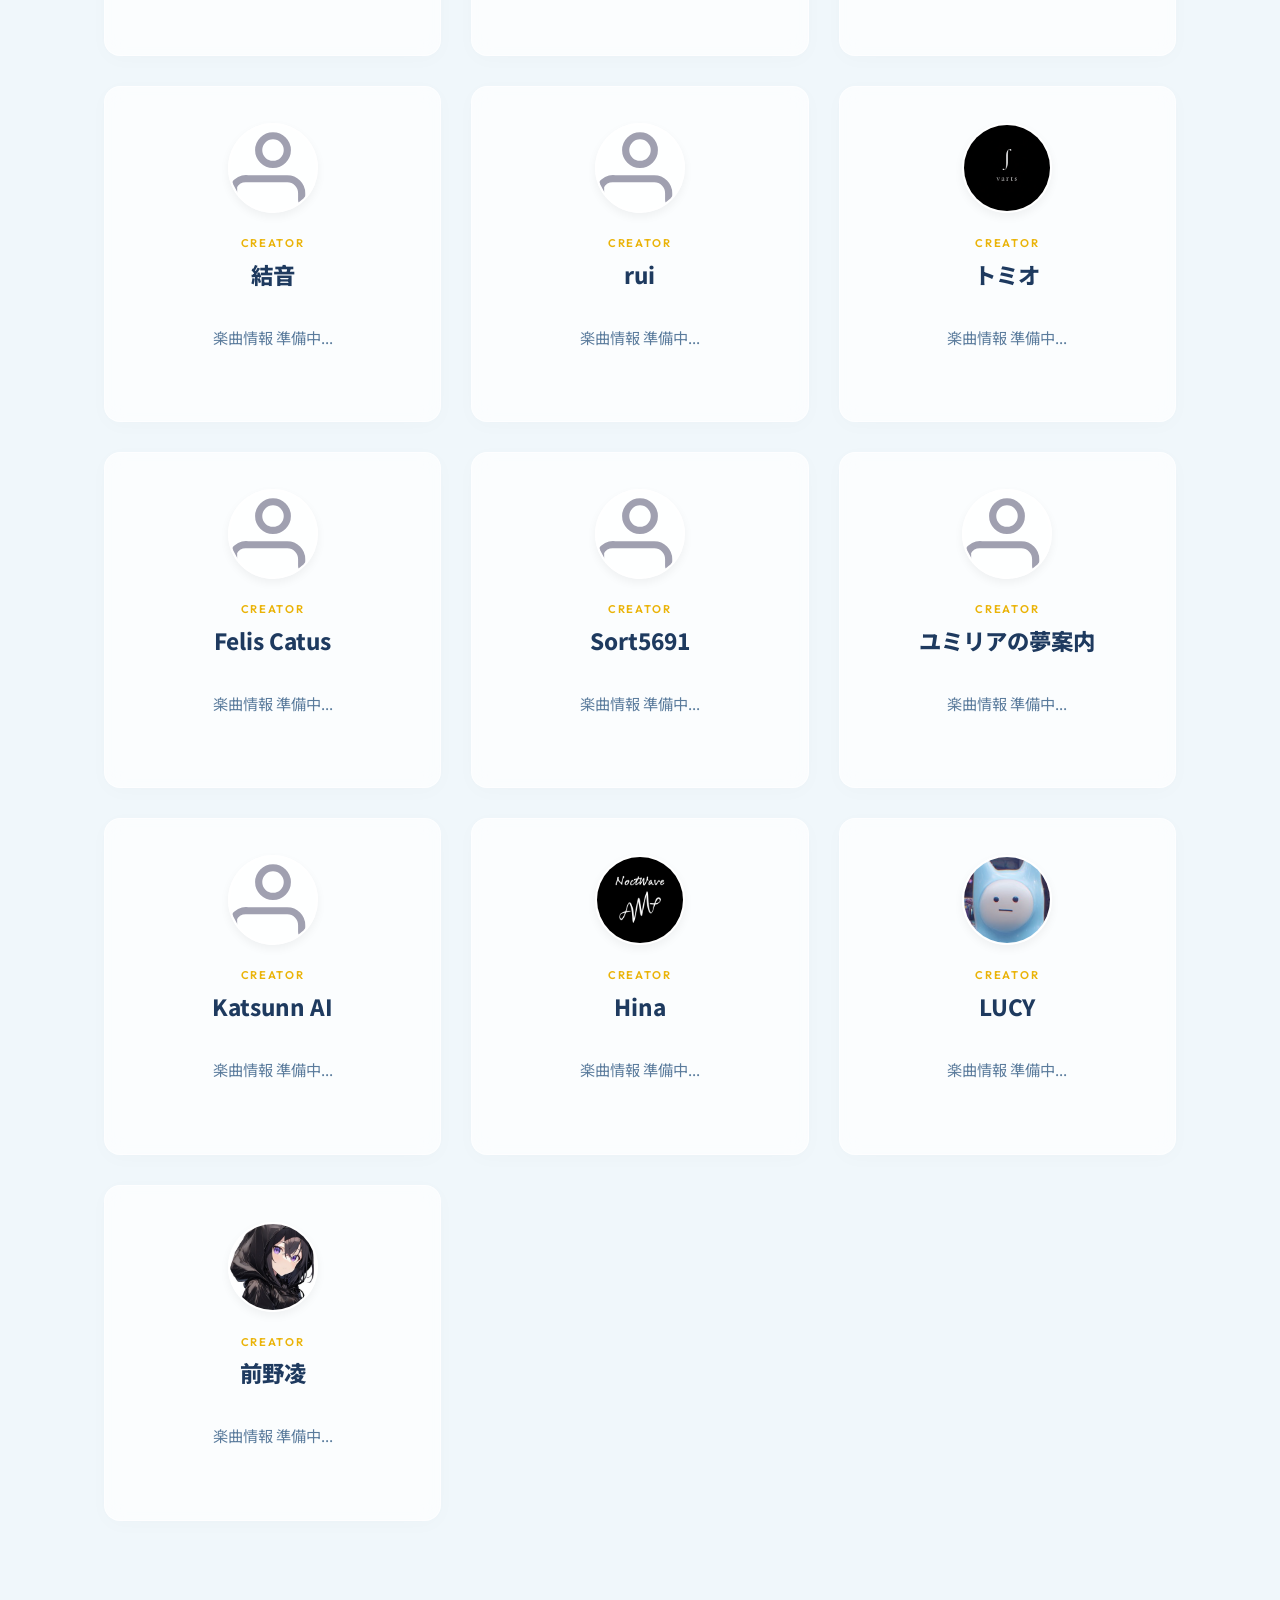
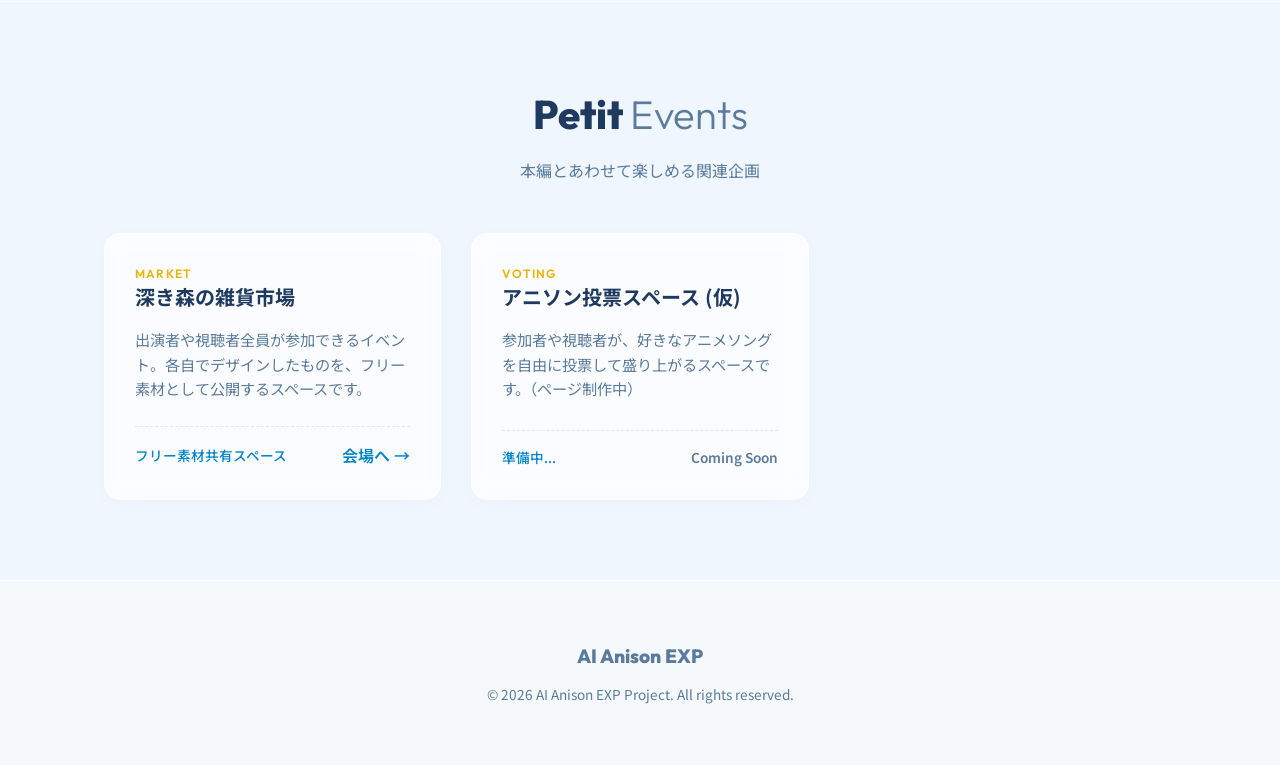
==== commit 972098c9: "Add files via upload" ====
--- a/index.html
+++ b/index.html
@@ -37,7 +37,8 @@
       <div class="blur-circle fantasy-gold"></div>
     </div>
     <div class="hero-content">
-      <img src="./logo.jpg" alt="AI Anison EXP" class="hero-logo" />
+      <img src="./logo3.jpg" alt="AI Anison EXP key visual" class="hero-key-visual" />
+      <div class="hero-mini-logo-wrap"><img src="./logo.jpg" alt="AI Anison EXP logo" class="hero-logo" /></div>
       <h2 class="hero-subtitle" data-i18n="hero.subtitle">Generative Anime Song Festival</h2>
       <h1 class="hero-title" data-i18n="hero.title">AI Anison EXP</h1>
       <div class="event-date">
--- a/style.css
+++ b/style.css
@@ -906,22 +906,28 @@
 /* --- X Broadcast Embed --- */
 .x-broadcast-container {
   width: 100%;
-  max-width: 900px;
-  min-height: 520px;
+  max-width: 720px;
   margin: 0 auto;
-  border-radius: 16px;
+  border-radius: 18px;
   overflow: hidden;
-  box-shadow: 0 20px 40px rgba(2, 132, 199, 0.1);
-  background: #000;
+  box-shadow: 0 20px 40px rgba(2, 132, 199, 0.10);
+  background: rgba(255, 255, 255, 0.72);
+  border: 1px solid rgba(255, 255, 255, 0.8);
   display: flex;
   justify-content: center;
   align-items: center;
-  padding: 16px;
+  padding: 18px;
 }
 
 .x-broadcast-container .twitter-broadcast {
   width: 100%;
   max-width: 100%;
+  margin: 0 auto !important;
+}
+
+.x-broadcast-container iframe {
+  width: 100% !important;
+  max-width: 100% !important;
   margin: 0 auto !important;
 }
 
@@ -967,11 +973,74 @@
 
 @media (max-width: 768px) {
   .x-broadcast-container {
-    min-height: 420px;
-    padding: 10px;
+    max-width: 100%;
+    padding: 8px;
     border-radius: 14px;
   }
   .timetable-image-wrap {
     border-radius: 14px;
   }
 }
+
+
+/* --- Hero Key Visual --- */
+.hero-content {
+  width: min(1180px, 100%);
+  margin: 0 auto;
+}
+
+.hero-key-visual {
+  display: block;
+  width: min(1100px, 100%);
+  height: auto;
+  margin: 0 auto 28px;
+  border-radius: 24px;
+  box-shadow: 0 24px 64px rgba(15, 23, 42, 0.18);
+}
+
+.hero-mini-logo-wrap {
+  margin-bottom: 12px;
+}
+
+.hero-logo {
+  width: min(420px, 74vw);
+  height: auto;
+  object-fit: contain;
+  filter: drop-shadow(0 8px 40px rgba(2, 132, 199, 0.2));
+  border-radius: 18px;
+}
+
+.timetable-image-wrap {
+  max-width: 1024px;
+  margin: 0 auto;
+  border-radius: 20px;
+  overflow: hidden;
+  box-shadow: 0 18px 48px rgba(2, 132, 199, 0.14);
+}
+
+.timetable-image {
+  display: block;
+  width: 100%;
+  height: auto;
+}
+
+@media (max-width: 768px) {
+  .hero {
+    min-height: auto;
+    padding: 96px 5% 72px;
+  }
+
+  .hero-key-visual {
+    border-radius: 16px;
+    margin-bottom: 20px;
+  }
+
+  .hero-mini-logo-wrap {
+    margin-bottom: 8px;
+  }
+
+  .hero-logo {
+    width: min(300px, 78vw);
+    border-radius: 14px;
+  }
+}
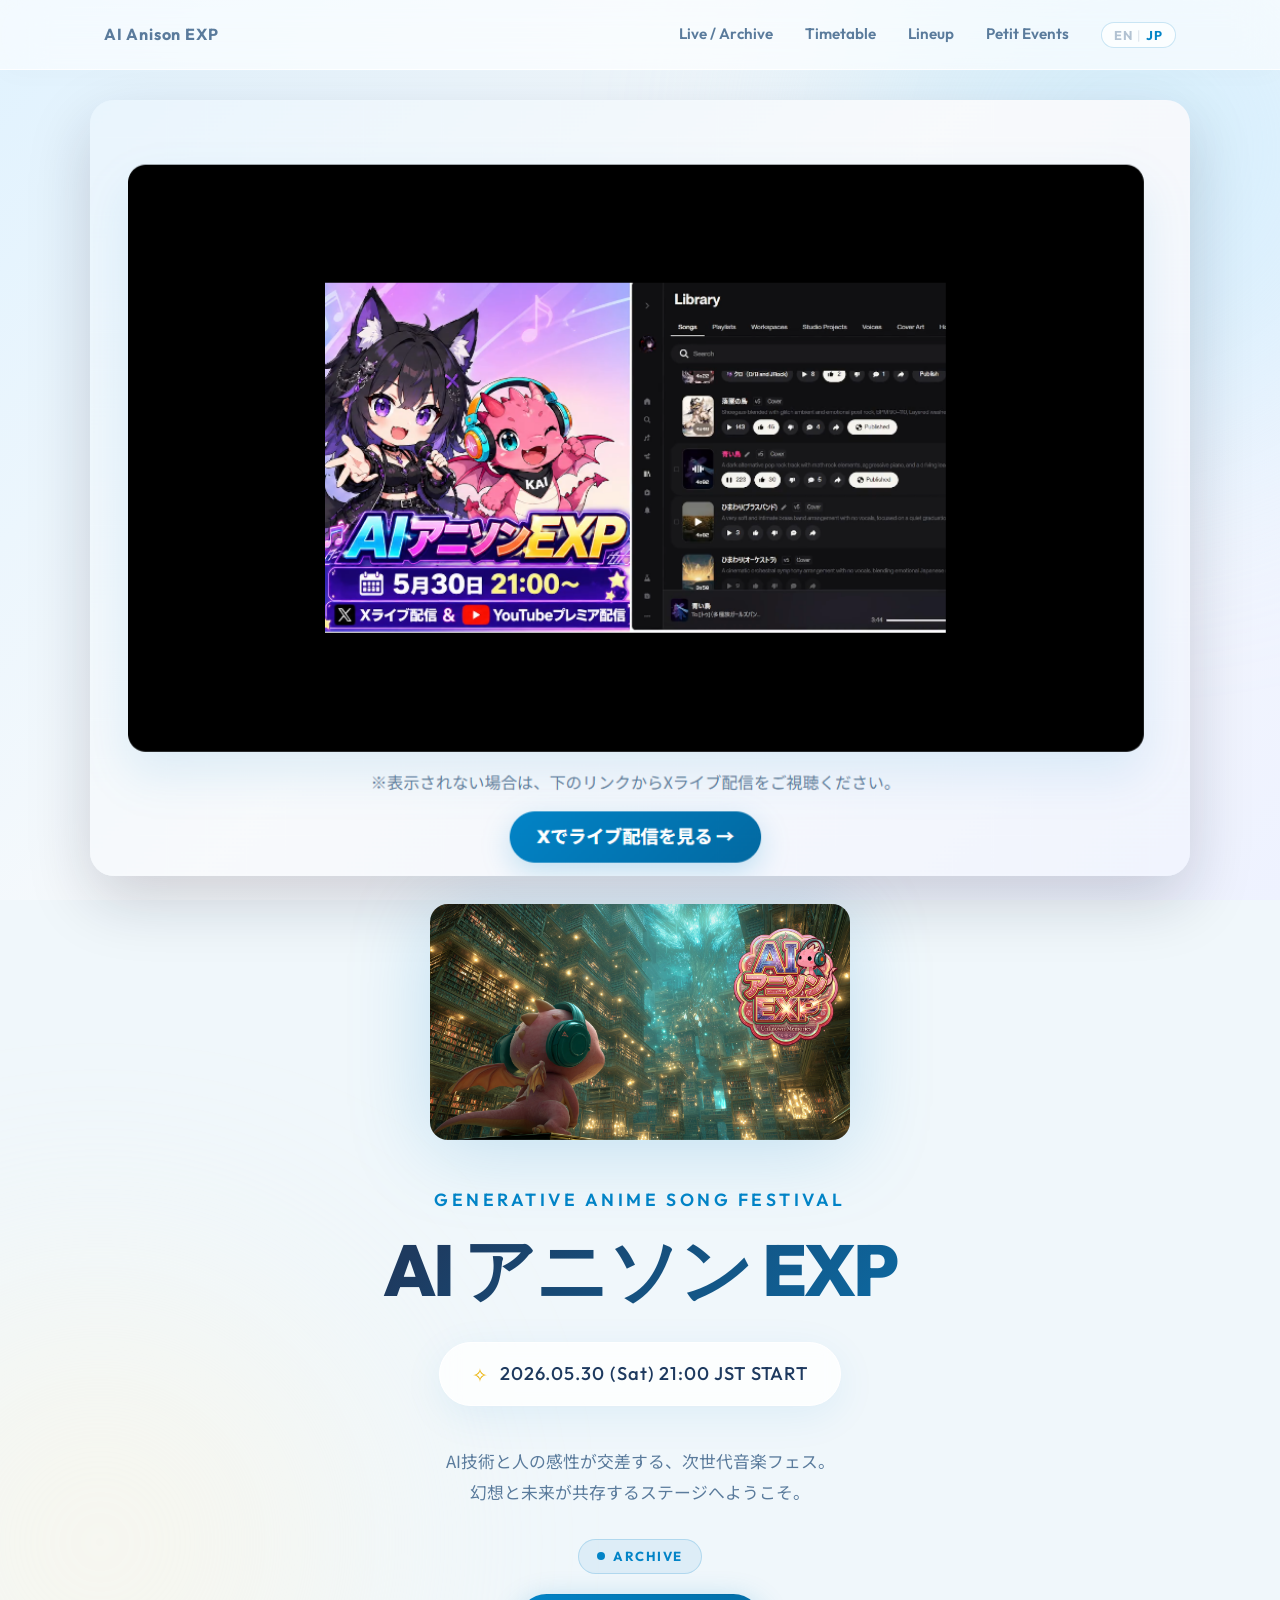
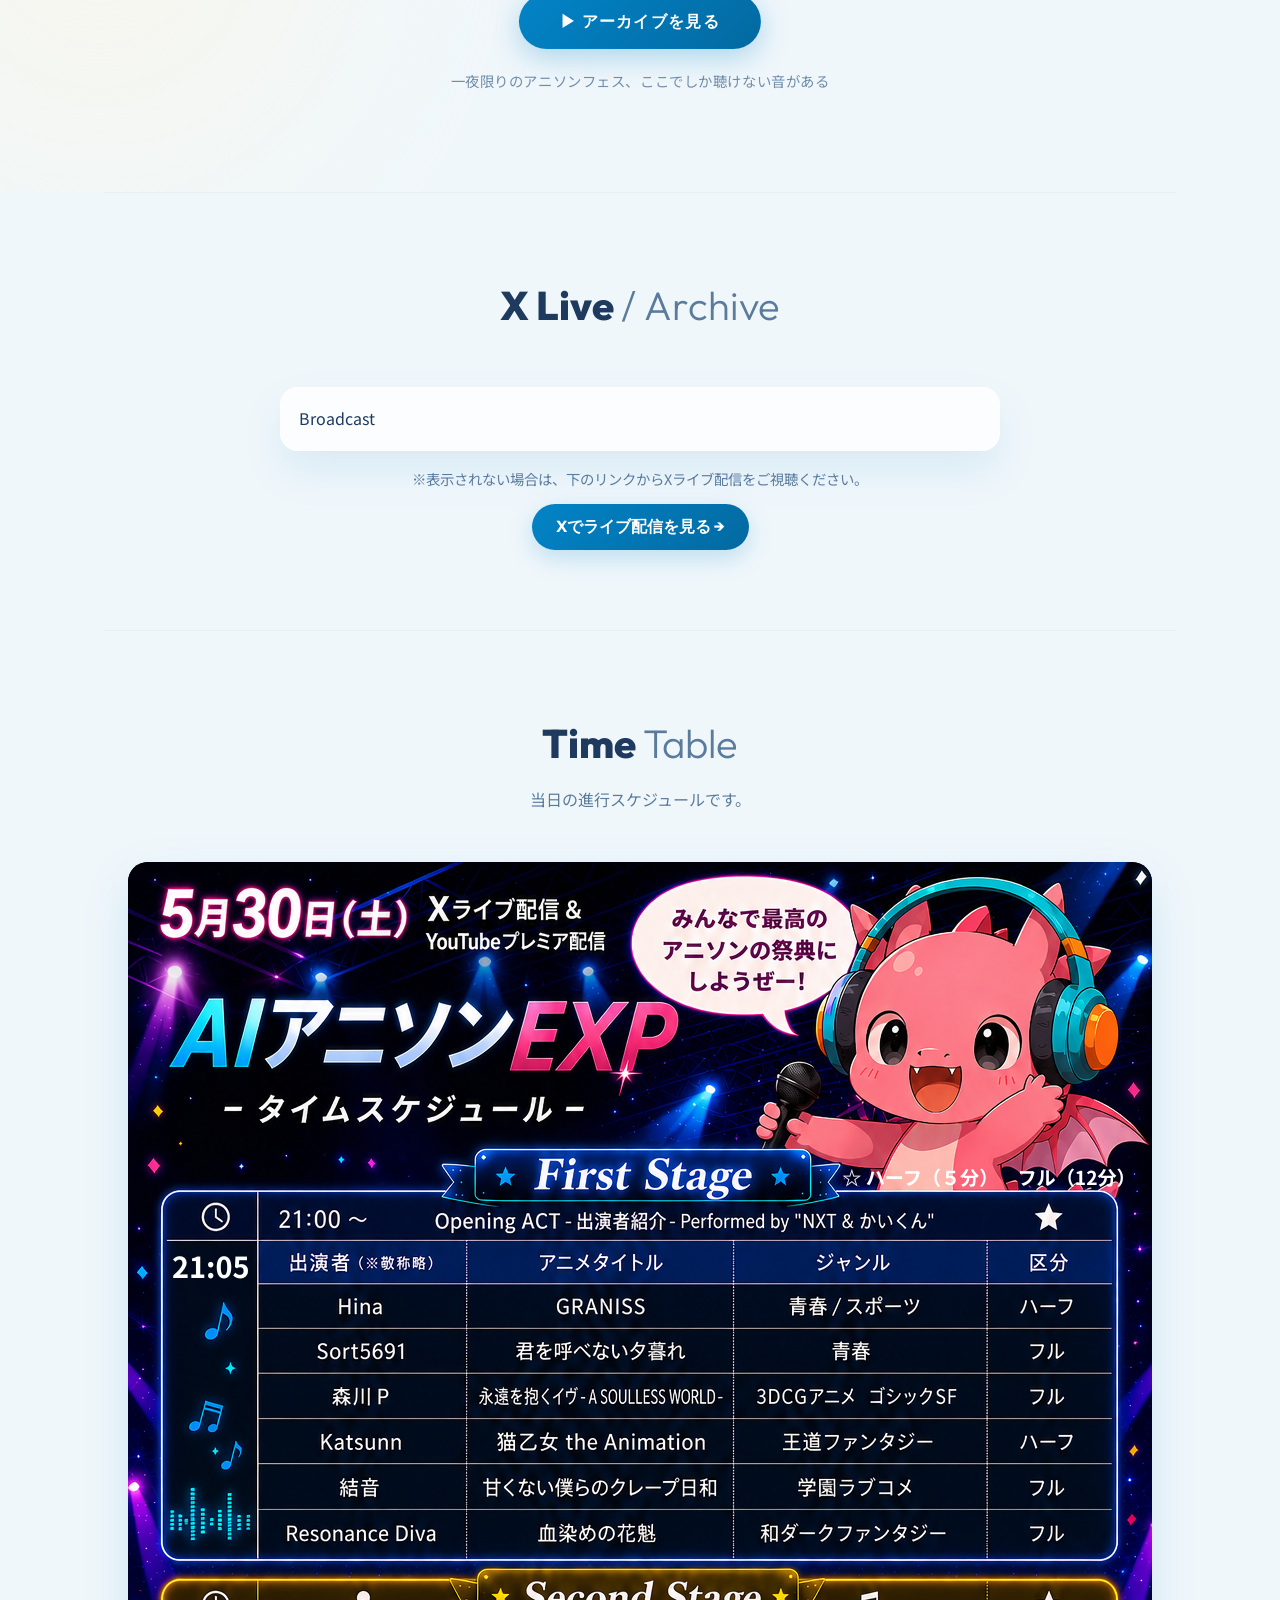
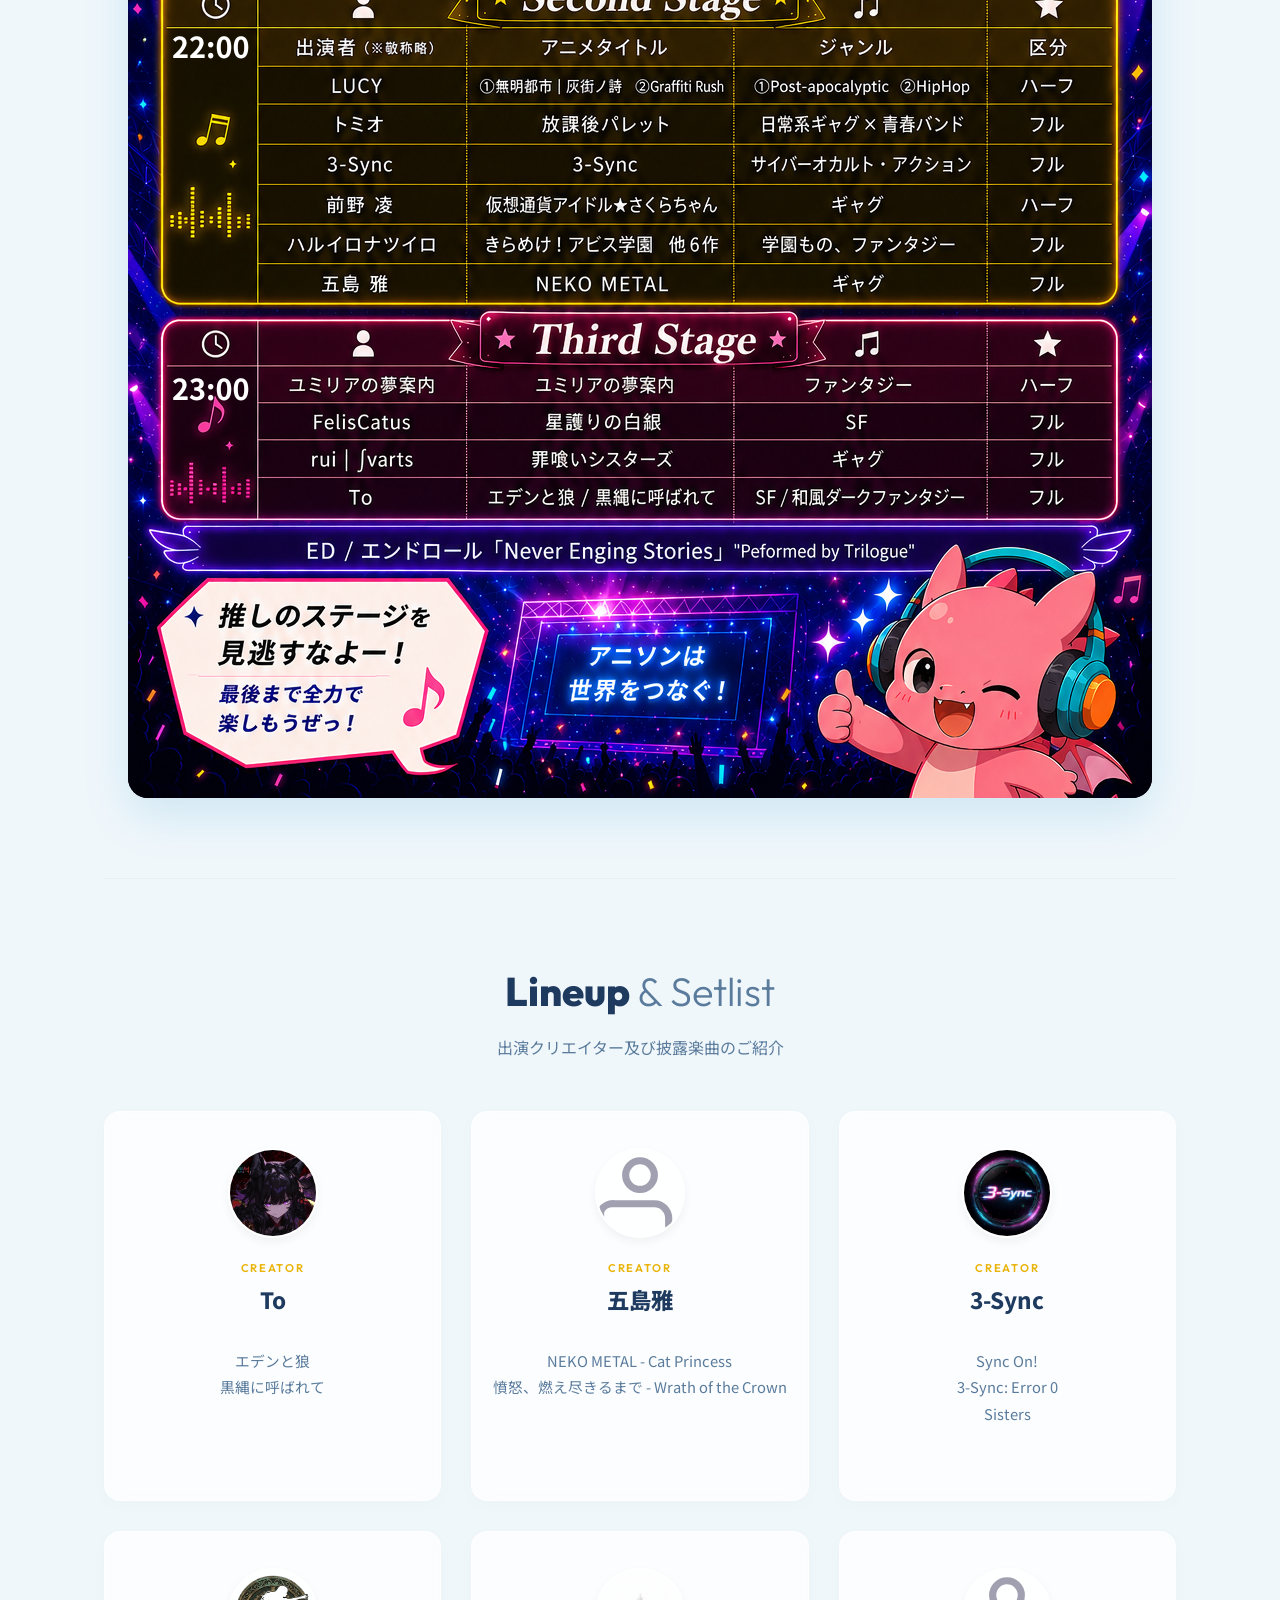
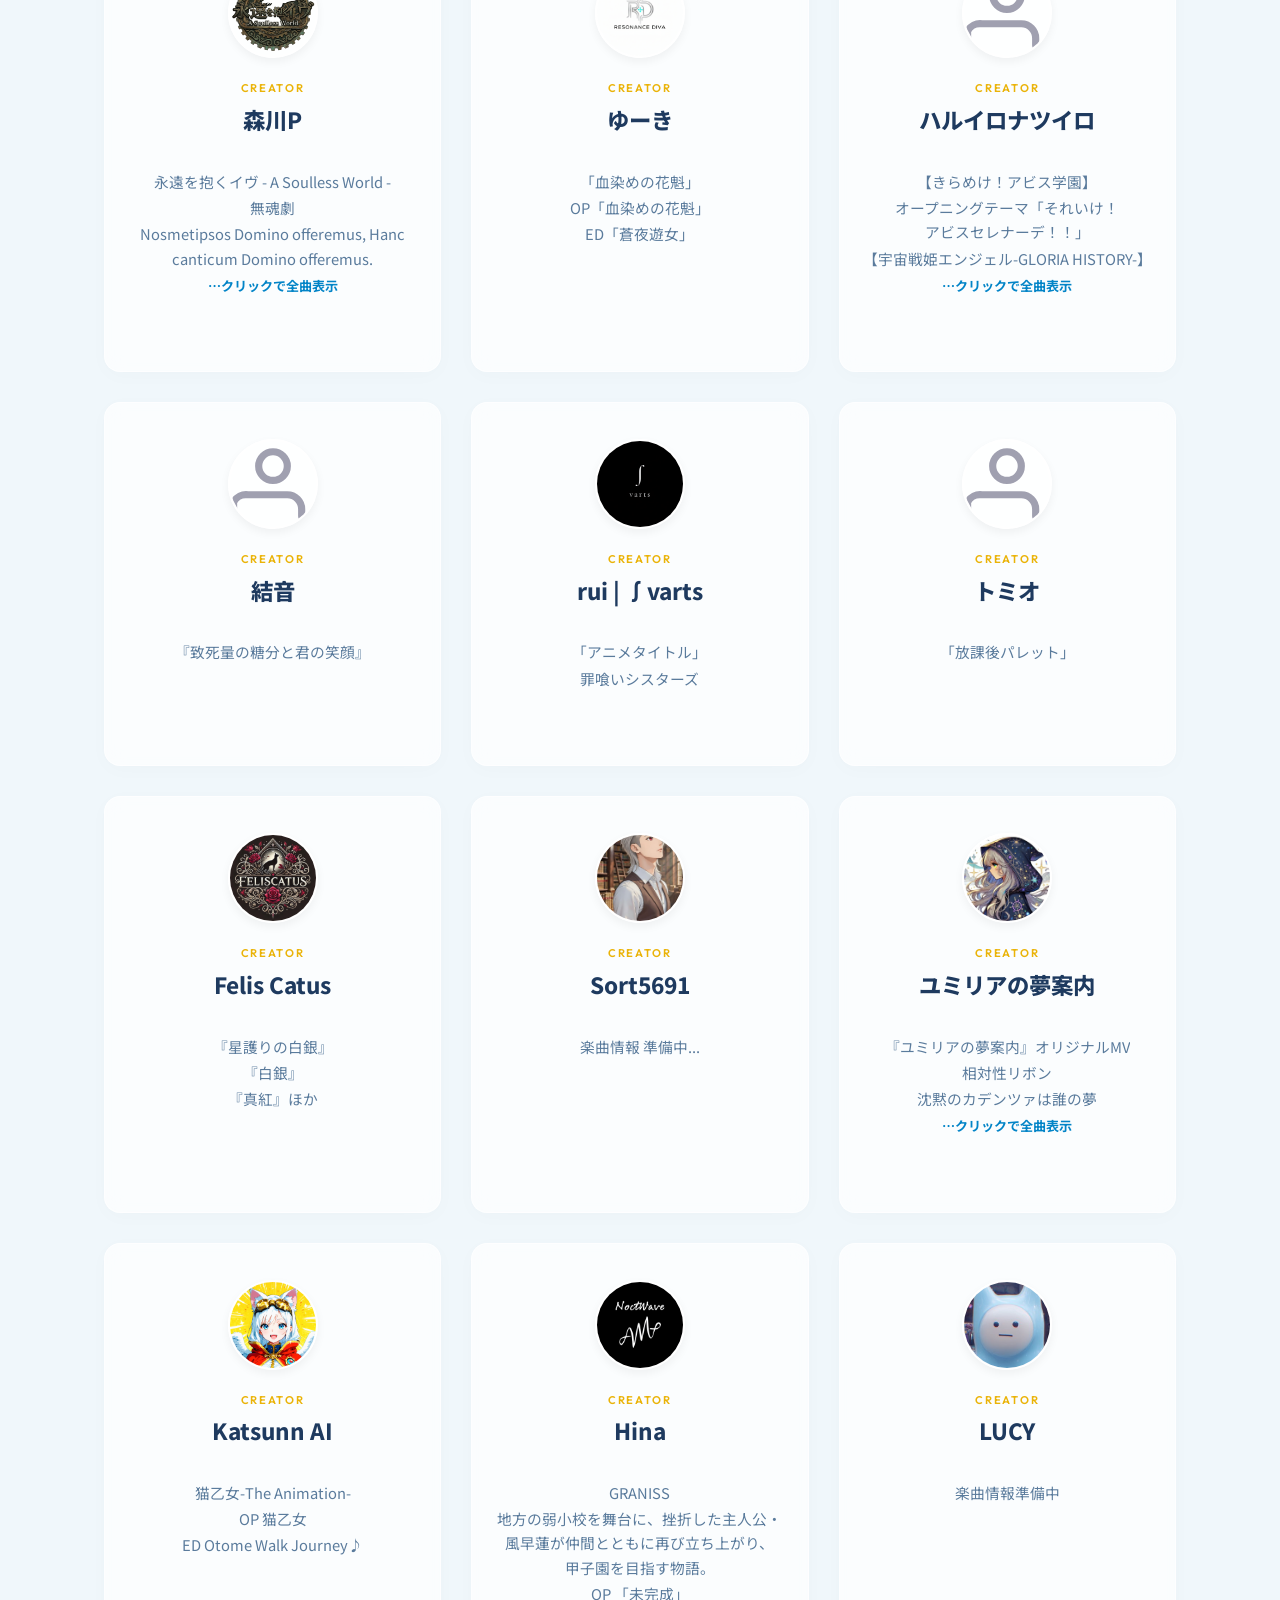
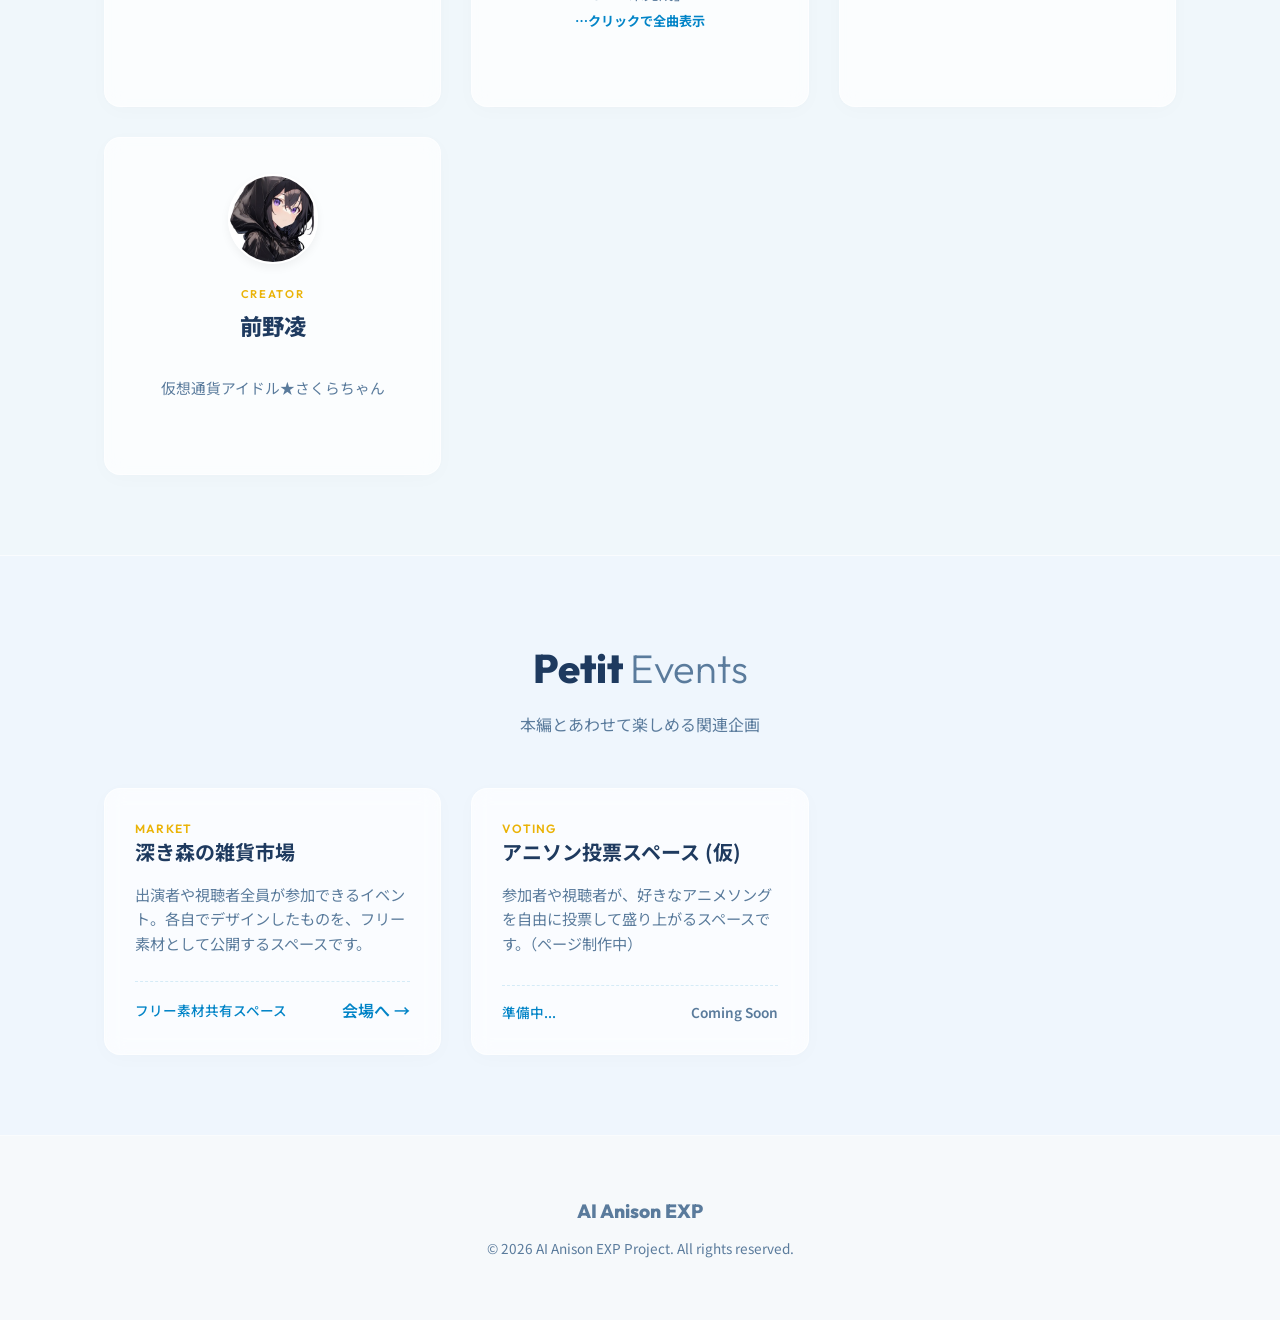
==== commit 0e2c8ad9: "Add files via upload" ====
--- a/index.html
+++ b/index.html
@@ -37,7 +37,7 @@
       <div class="blur-circle fantasy-gold"></div>
     </div>
     <div class="hero-content">
-      <img src="./logo3.jpg" alt="AI Anison EXP key visual" class="hero-key-visual" />
+      <img src="./mainvisual-20260520.jpg" alt="AI Anison EXP key visual" class="hero-key-visual" />
       <div class="hero-mini-logo-wrap"><img src="./logo.jpg" alt="AI Anison EXP logo" class="hero-logo" /></div>
       <h2 class="hero-subtitle" data-i18n="hero.subtitle">Generative Anime Song Festival</h2>
       <h1 class="hero-title" data-i18n="hero.title">AI Anison EXP</h1>
@@ -81,7 +81,7 @@
         <p class="section-desc" data-i18n="timetable.desc">当日の進行スケジュールです。</p>
       </div>
       <div class="timetable-image-wrap">
-        <img src="./timetable.png" alt="AIアニソンEXP タイムスケジュール" class="timetable-image" />
+        <img src="./timetable-20260520.png" alt="AIアニソンEXP タイムスケジュール" class="timetable-image" />
       </div>
     </section>
 
--- a/style.css
+++ b/style.css
@@ -1044,3 +1044,42 @@
     border-radius: 14px;
   }
 }
+
+
+/* --- Force Top Visual Fix 20260520 --- */
+.hero {
+  order: 0 !important;
+}
+
+.main-container {
+  order: 1 !important;
+}
+
+.hero-content {
+  width: min(1180px, 100%) !important;
+  margin: 0 auto !important;
+}
+
+.hero-key-visual {
+  display: block !important;
+  width: min(1100px, 100%) !important;
+  height: auto !important;
+  margin: 0 auto 28px !important;
+  border-radius: 24px !important;
+  box-shadow: 0 24px 64px rgba(15, 23, 42, 0.18) !important;
+  position: relative !important;
+  z-index: 1 !important;
+}
+
+#archive .hero-key-visual,
+#archive img[src*="logo3"],
+#archive img[src*="mainvisual"] {
+  display: none !important;
+}
+
+@media (max-width: 768px) {
+  .hero-key-visual {
+    border-radius: 16px !important;
+    margin-bottom: 20px !important;
+  }
+}
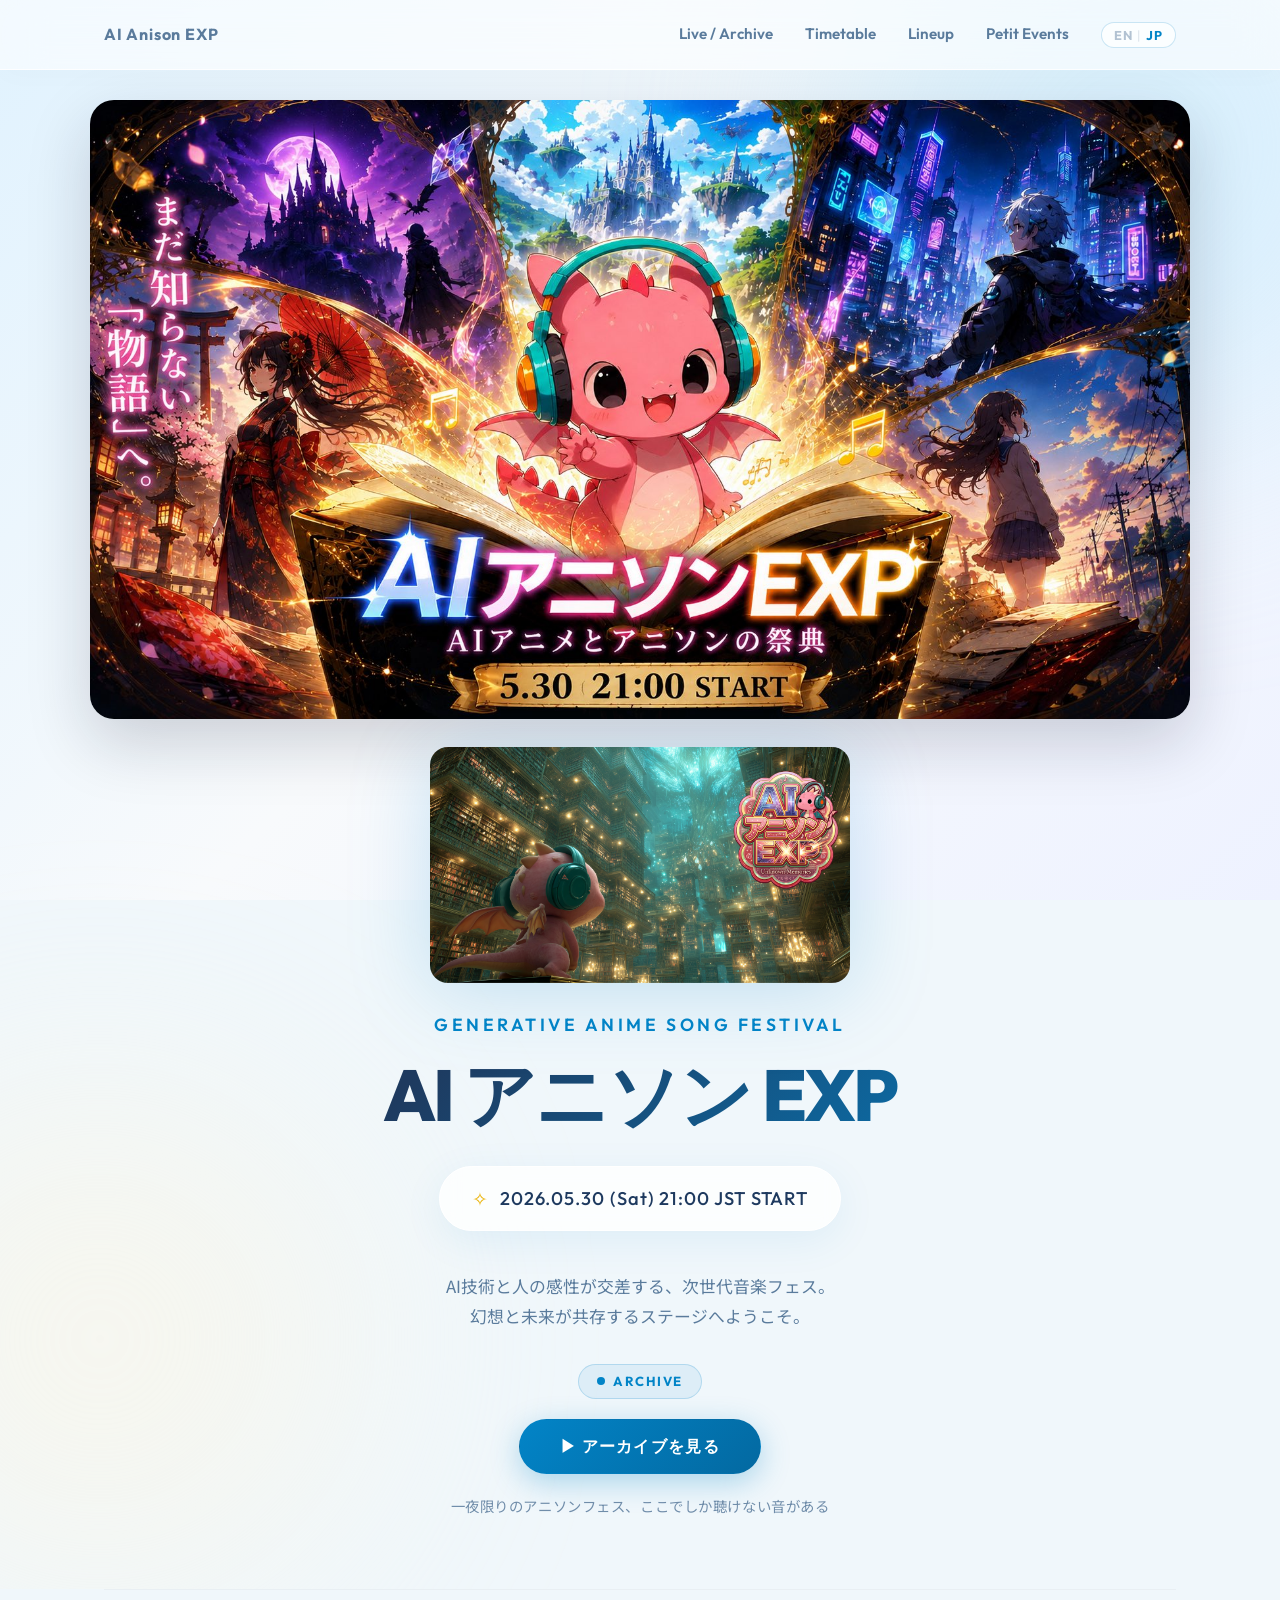
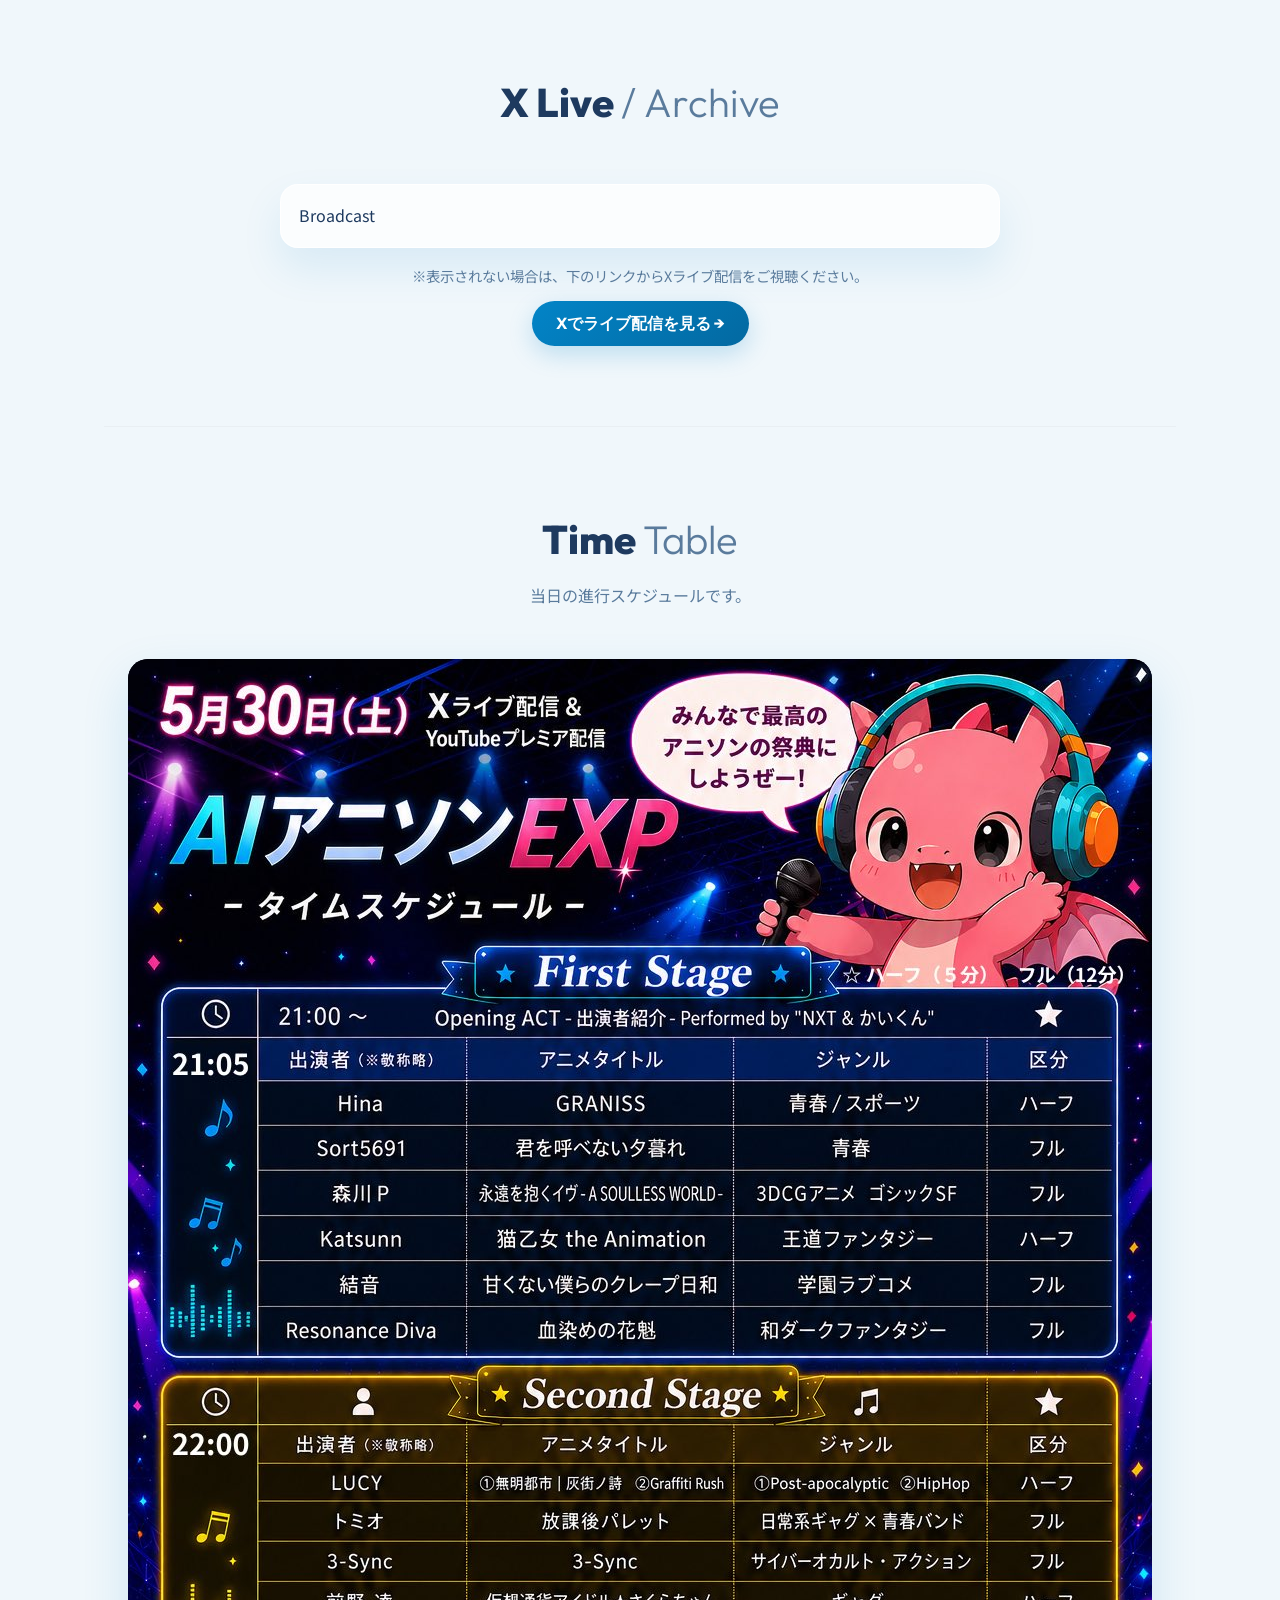
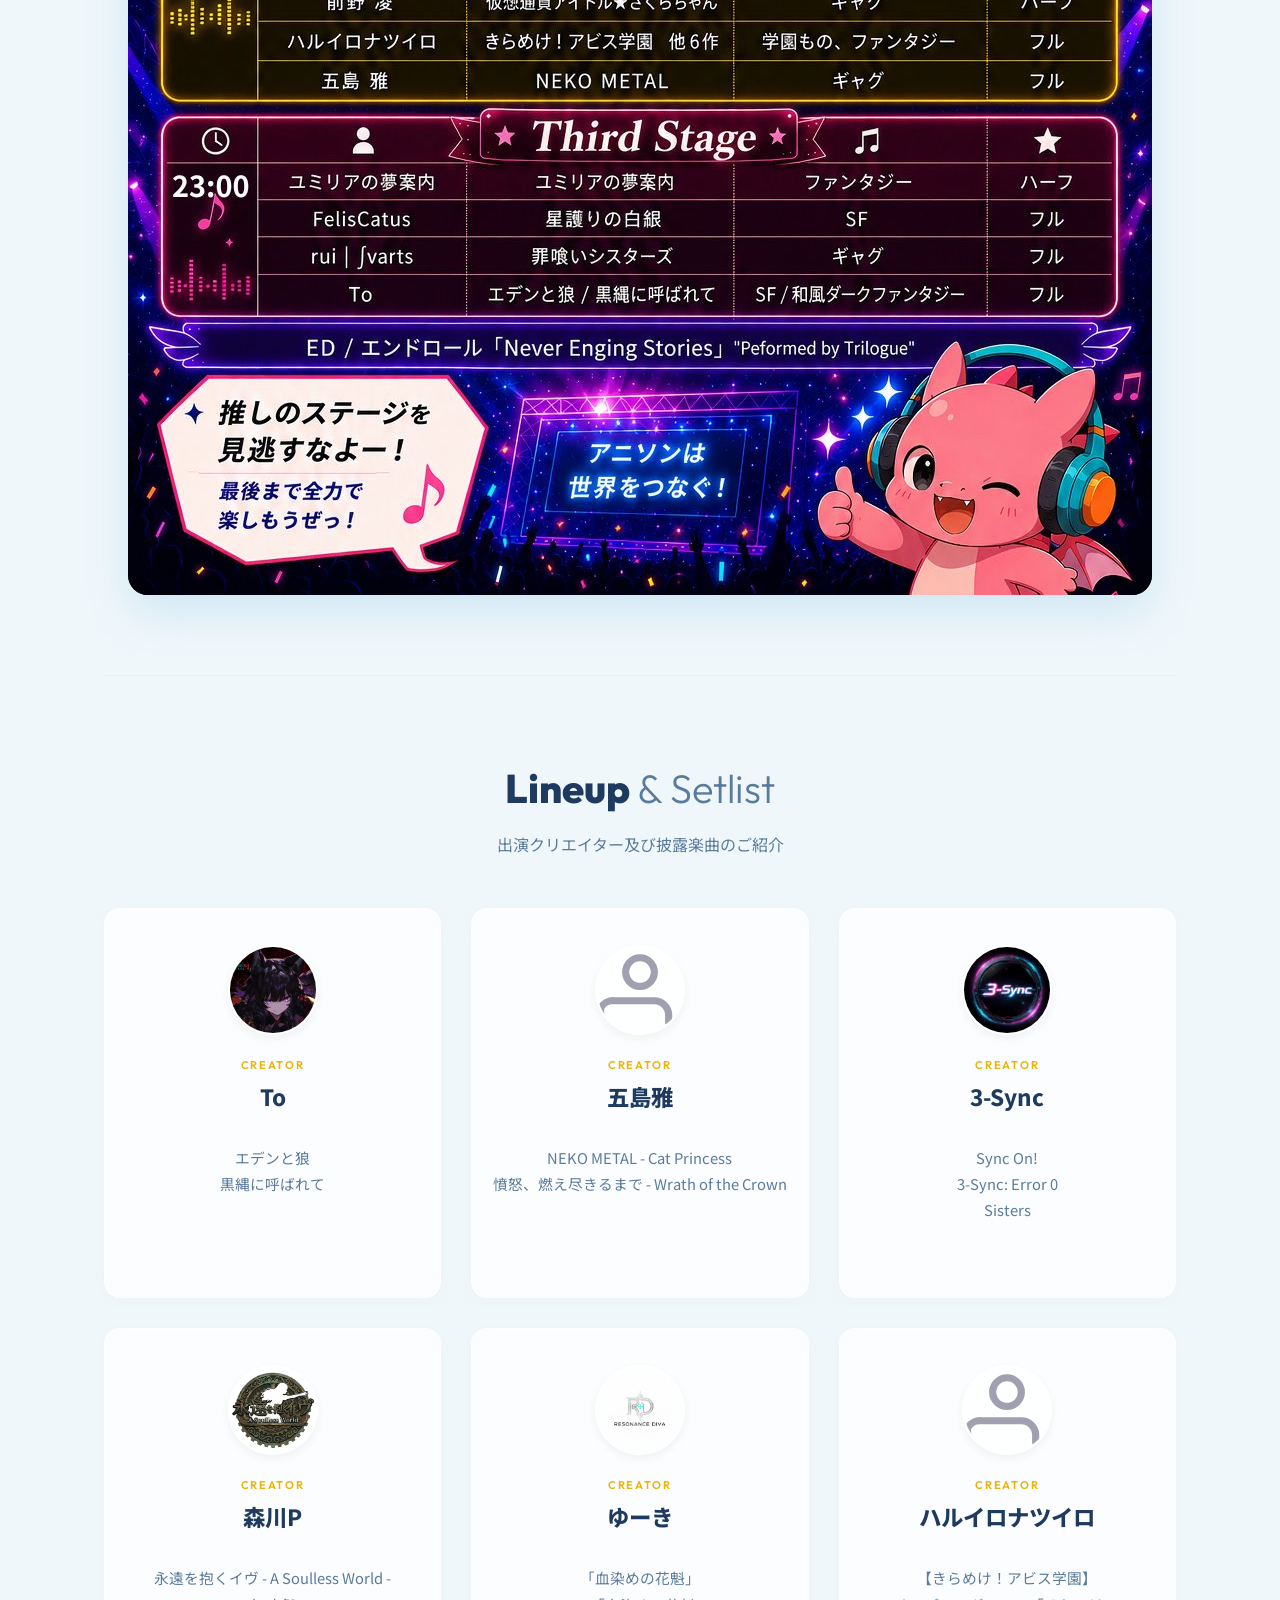
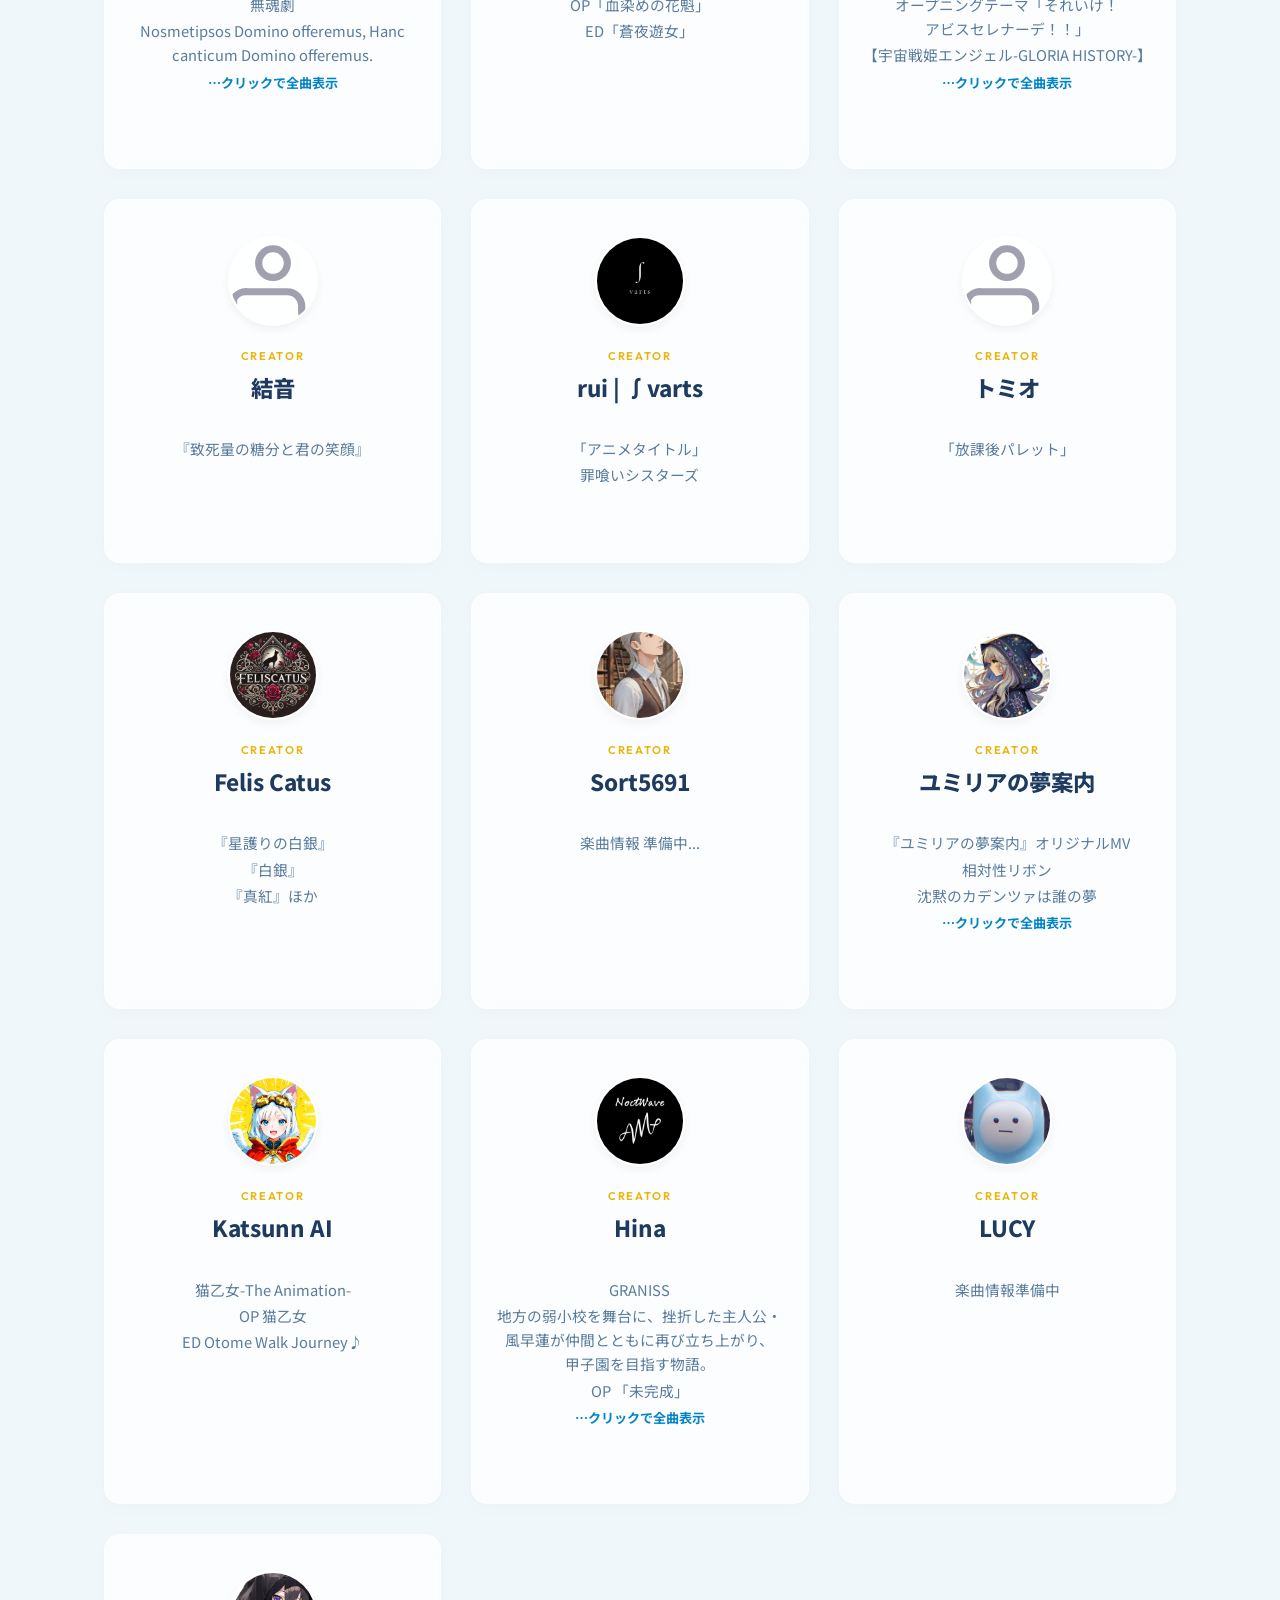
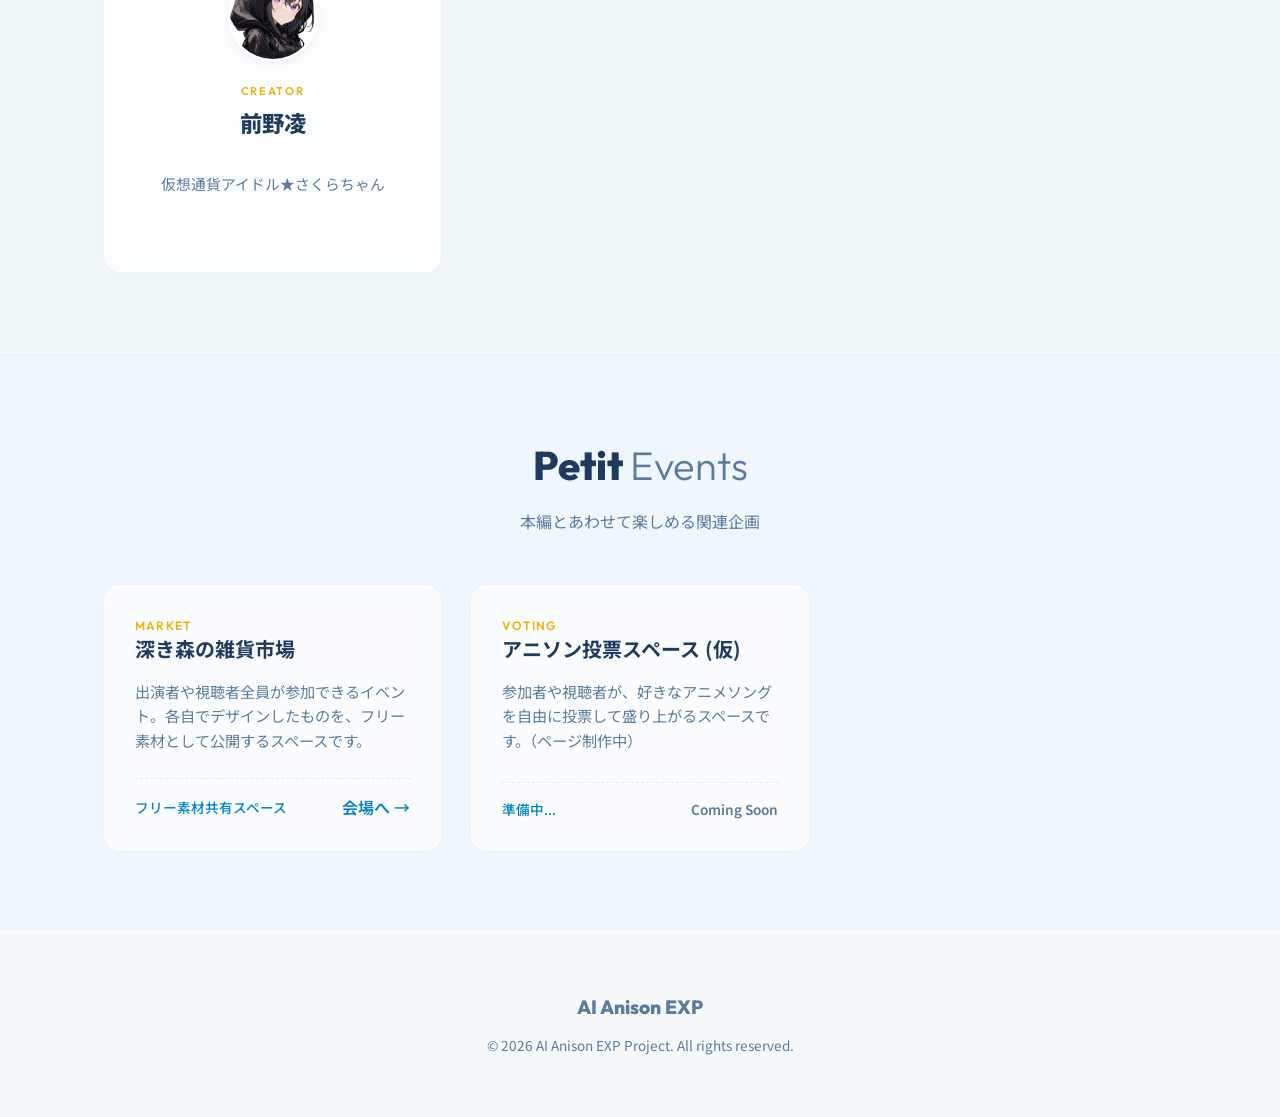
==== commit 0a4f198a: "Add files via upload" ====
--- a/index.html
+++ b/index.html
@@ -11,7 +11,6 @@
 </head>
 <body>
 
-  <!-- Floating Nav -->
   <header class="header">
     <div class="header-inner">
       <div class="header-site-name">AI Anison EXP</div>
@@ -20,7 +19,6 @@
         <a href="#timetable" data-i18n="nav.timetable">Timetable</a>
         <a href="#lineup" data-i18n="nav.lineup">Lineup</a>
         <a href="#petit-events" data-i18n="nav.petit">Petit Events</a>
-        <!-- 言語スイッチ -->
         <button class="lang-switch" id="lang-switch" aria-label="言語切り替え">
           <span class="lang-option" data-lang="en">EN</span>
           <span class="lang-divider">|</span>
@@ -30,46 +28,60 @@
     </div>
   </header>
 
-  <!-- Hero Section -->
-  <section class="hero">
+  <!-- 1. logo3.jpg / 2. logo.jpg -->
+  <section class="hero" id="top">
     <div class="hero-bg-elements">
       <div class="blur-circle sf-blue"></div>
       <div class="blur-circle fantasy-gold"></div>
     </div>
+
     <div class="hero-content">
-      <img src="./mainvisual-20260520.jpg" alt="AI Anison EXP key visual" class="hero-key-visual" />
-      <div class="hero-mini-logo-wrap"><img src="./logo.jpg" alt="AI Anison EXP logo" class="hero-logo" /></div>
+      <img src="./logo3.jpg" alt="AI Anison EXP メインビジュアル" class="hero-key-visual" />
+      <div class="hero-mini-logo-wrap">
+        <img src="./logo.jpg" alt="AI Anison EXP logo" class="hero-logo" />
+      </div>
+
       <h2 class="hero-subtitle" data-i18n="hero.subtitle">Generative Anime Song Festival</h2>
       <h1 class="hero-title" data-i18n="hero.title">AI Anison EXP</h1>
+
       <div class="event-date">
         <span class="date-icon">✧</span>
         <span class="date-text">2026.05.30 (Sat) 21:00 JST START</span>
       </div>
+
       <p class="hero-desc" data-i18n="hero.desc">
         AI技術と人の感性が交差する、次世代音楽フェス。<br>
         幻想と未来が共存するステージへようこそ。
       </p>
+
       <div class="live-status" id="live-status"></div>
-      <a href="#archive" class="live-button" id="live-button">▶︎ LIVEを見る</a>
+
+      <a href="https://x.com/i/broadcasts/1qKVmQllldYxB" target="_blank" rel="noopener noreferrer" class="live-button" id="live-button">
+        ▶︎ LIVEを見る
+      </a>
+
       <p class="hero-catchcopy" data-i18n="hero.catchcopy">一夜限りのアニソンフェス、ここでしか聴けない音がある</p>
     </div>
   </section>
 
-  <!-- Main Content Wrapper -->
   <main class="main-container">
 
+    <!-- 3. Archive -->
     <section id="archive" class="section">
       <div class="section-header">
         <h2 class="section-title">X Live <span>/ Archive</span></h2>
       </div>
+
       <div class="x-broadcast-container">
         <blockquote class="twitter-broadcast" data-broadcast-id="1qKVmQllldYxB">
           <a href="https://x.com/i/broadcasts/1qKVmQllldYxB">Broadcast</a>
         </blockquote>
       </div>
+
       <div class="youtube-caption" data-i18n="archive.caption">
         ※表示されない場合は、下のリンクからXライブ配信をご視聴ください。
       </div>
+
       <p class="x-broadcast-link">
         <a href="https://x.com/i/broadcasts/1qKVmQllldYxB" target="_blank" rel="noopener noreferrer">Xでライブ配信を見る →</a>
       </p>
@@ -80,8 +92,9 @@
         <h2 class="section-title">Time <span>Table</span></h2>
         <p class="section-desc" data-i18n="timetable.desc">当日の進行スケジュールです。</p>
       </div>
+
       <div class="timetable-image-wrap">
-        <img src="./timetable-20260520.png" alt="AIアニソンEXP タイムスケジュール" class="timetable-image" />
+        <img src="./timetable.png" alt="AIアニソンEXP タイムスケジュール" class="timetable-image" />
       </div>
     </section>
 
@@ -110,6 +123,5 @@
 
   <script async src="https://platform.twitter.com/widgets.js" charset="utf-8"></script>
   <script type="module" src="./main.js"></script>
-  <script src="./liveStatus.js"></script>
 </body>
 </html>
--- a/style.css
+++ b/style.css
@@ -1046,13 +1046,12 @@
 }
 
 
-/* --- Force Top Visual Fix 20260520 --- */
+/* === Correct order fix: logo3.jpg -> logo.jpg -> Archive === */
 .hero {
-  order: 0 !important;
-}
-
-.main-container {
-  order: 1 !important;
+  display: flex !important;
+  position: relative !important;
+  min-height: auto !important;
+  padding: 100px 5% 72px !important;
 }
 
 .hero-content {
@@ -1067,19 +1066,55 @@
   margin: 0 auto 28px !important;
   border-radius: 24px !important;
   box-shadow: 0 24px 64px rgba(15, 23, 42, 0.18) !important;
-  position: relative !important;
-  z-index: 1 !important;
-}
-
-#archive .hero-key-visual,
-#archive img[src*="logo3"],
+}
+
+.hero-mini-logo-wrap {
+  display: block !important;
+  margin: 0 auto 12px !important;
+}
+
+.hero-mini-logo-wrap .hero-logo {
+  display: block !important;
+  width: min(420px, 74vw) !important;
+  height: auto !important;
+  margin: 0 auto 28px !important;
+  object-fit: contain !important;
+  filter: drop-shadow(0 8px 40px rgba(2, 132, 199, 0.2)) !important;
+  border-radius: 18px !important;
+}
+
+#archive img[src*="logo"],
+#archive img[src*="keyvisual"],
 #archive img[src*="mainvisual"] {
   display: none !important;
 }
 
+.timetable-image-wrap {
+  max-width: 1024px !important;
+  margin: 0 auto !important;
+  border-radius: 20px !important;
+  overflow: hidden !important;
+  box-shadow: 0 18px 48px rgba(2, 132, 199, 0.14) !important;
+}
+
+.timetable-image {
+  display: block !important;
+  width: 100% !important;
+  height: auto !important;
+}
+
 @media (max-width: 768px) {
+  .hero {
+    padding: 96px 5% 64px !important;
+  }
+
   .hero-key-visual {
     border-radius: 16px !important;
     margin-bottom: 20px !important;
   }
-}
+
+  .hero-mini-logo-wrap .hero-logo {
+    width: min(300px, 78vw) !important;
+    border-radius: 14px !important;
+  }
+}
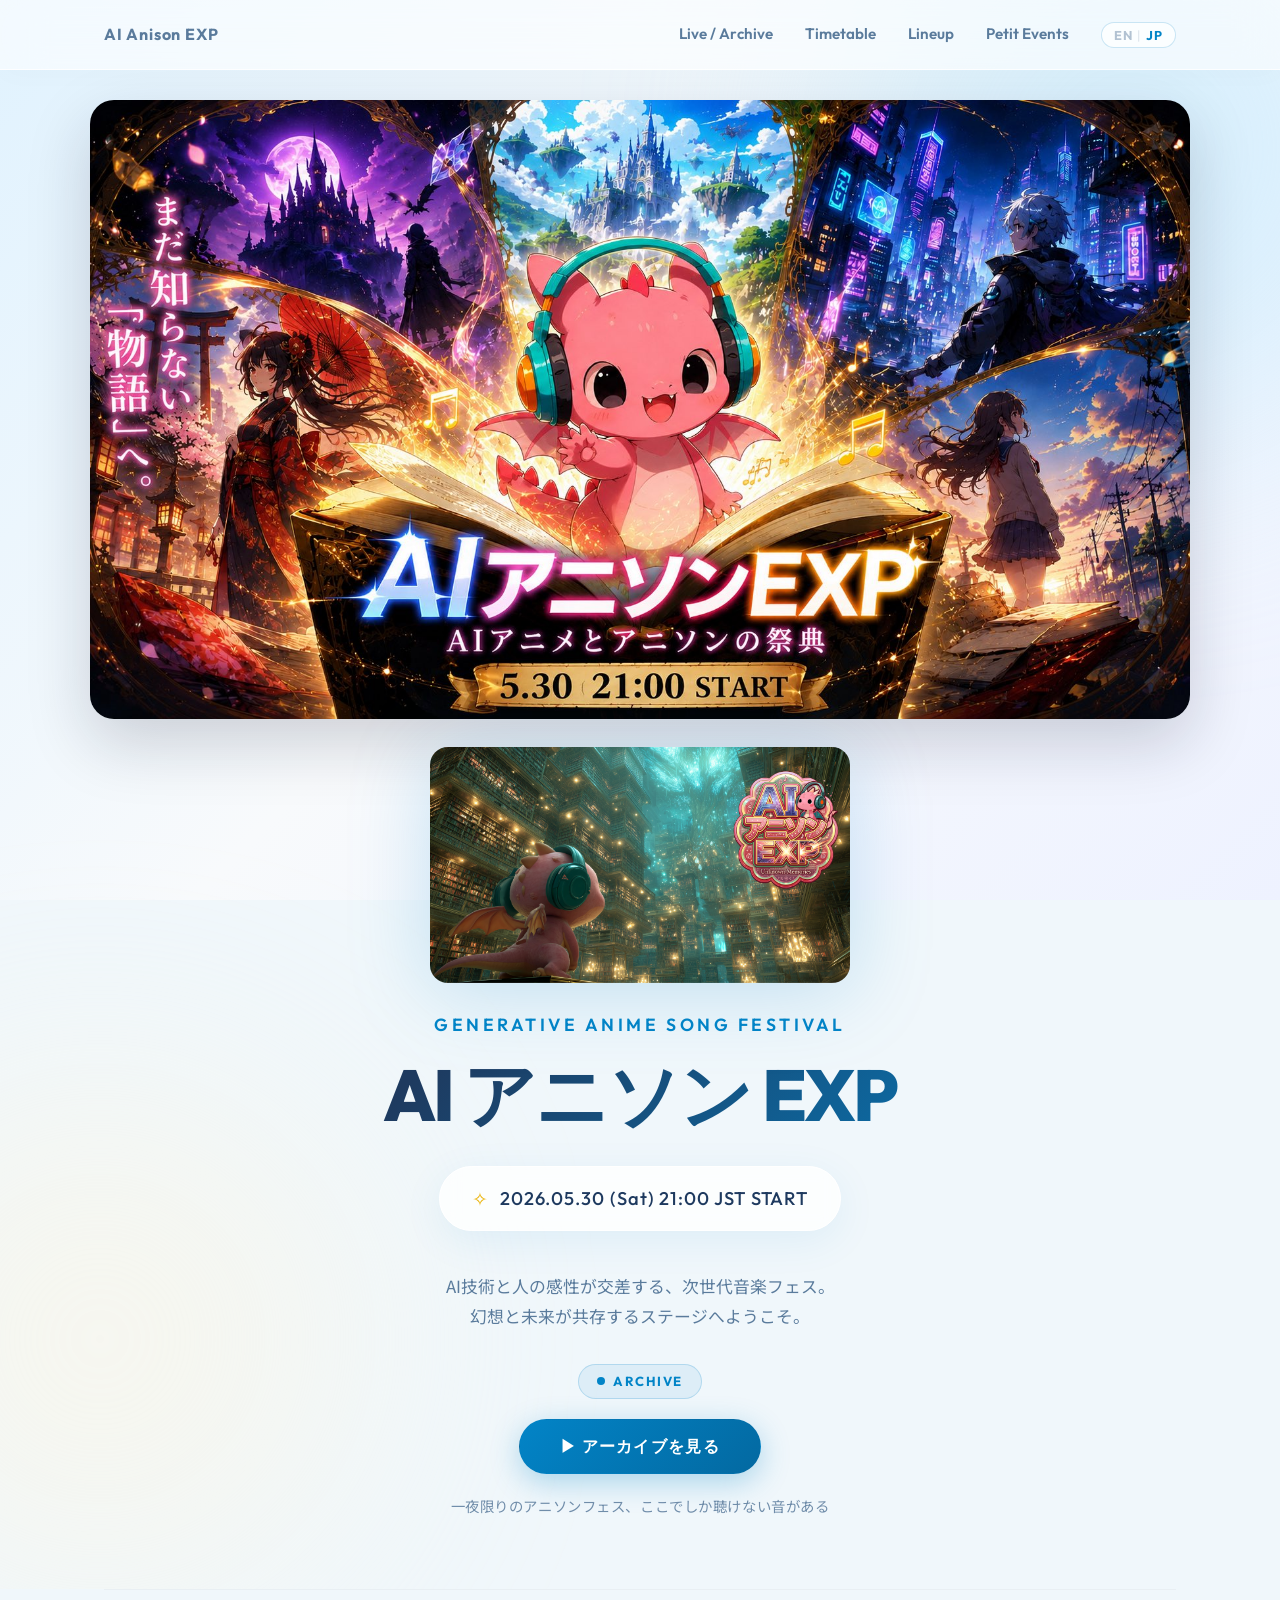
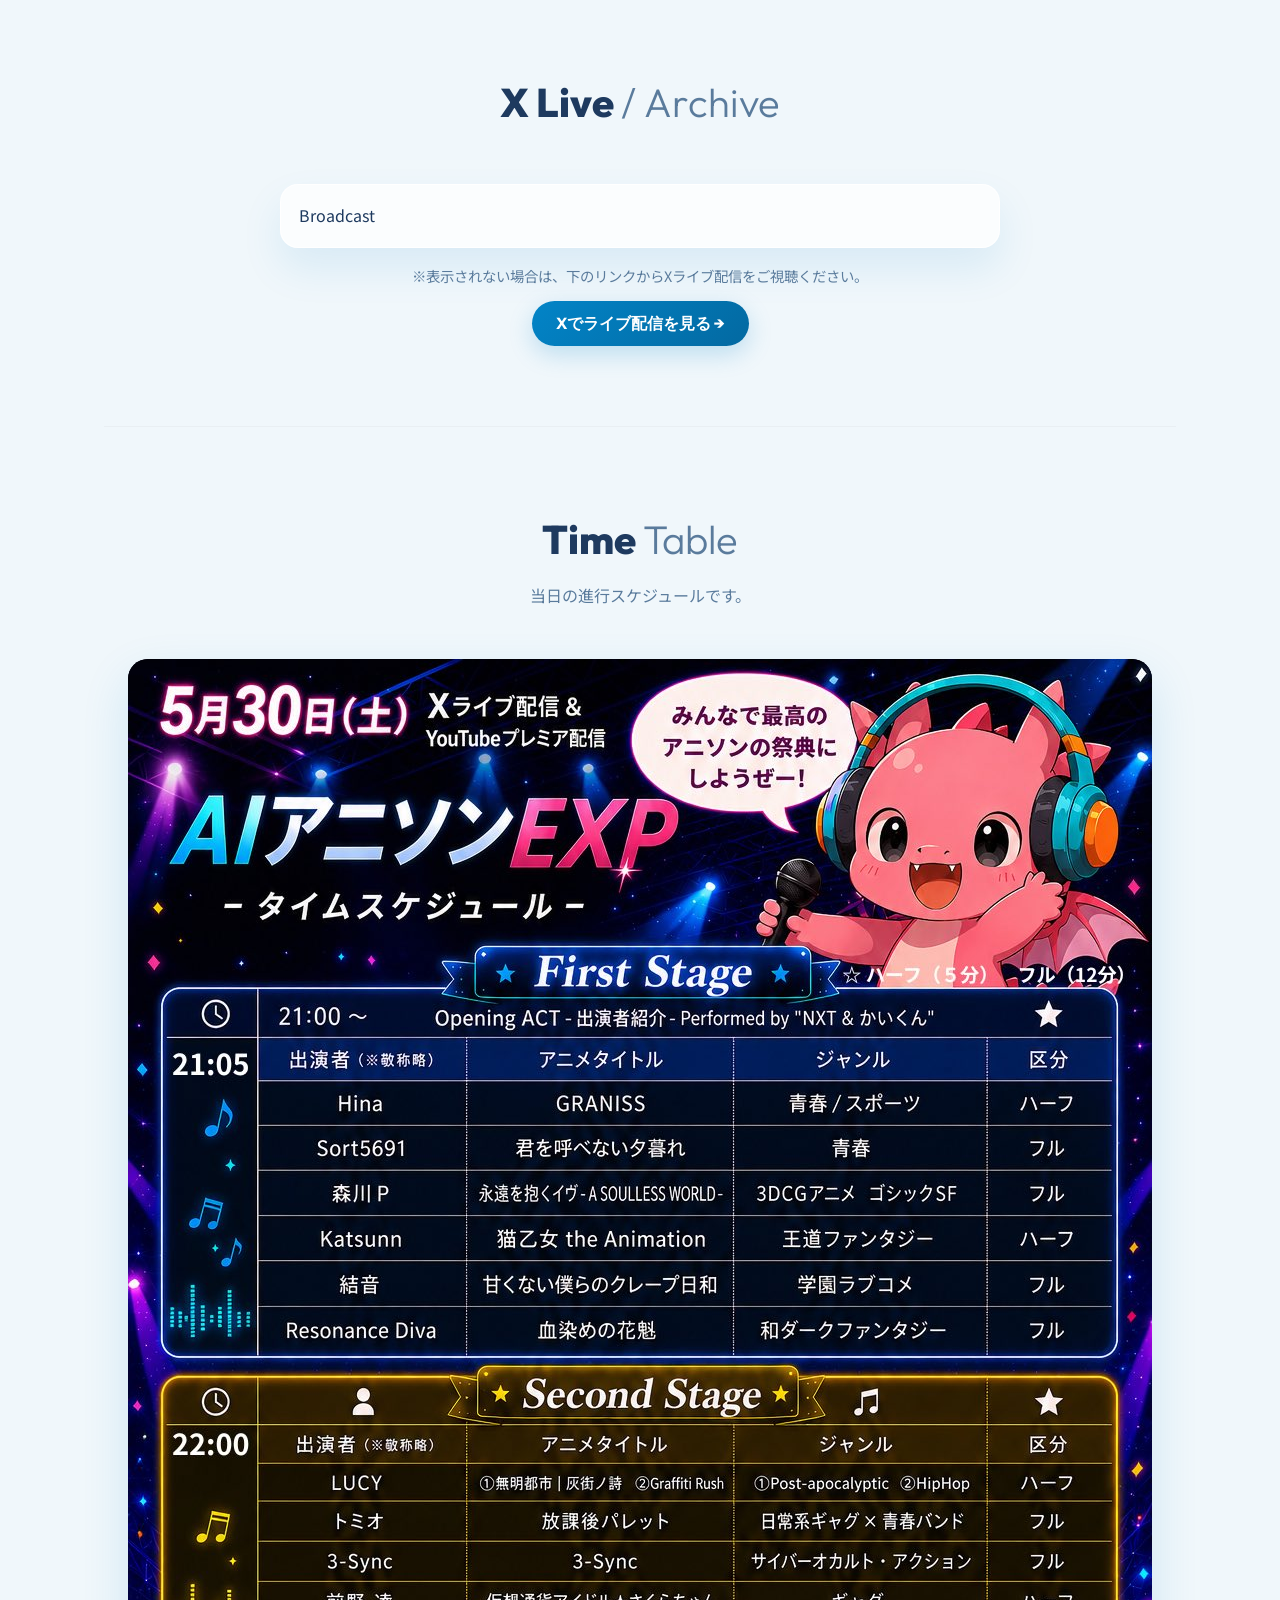
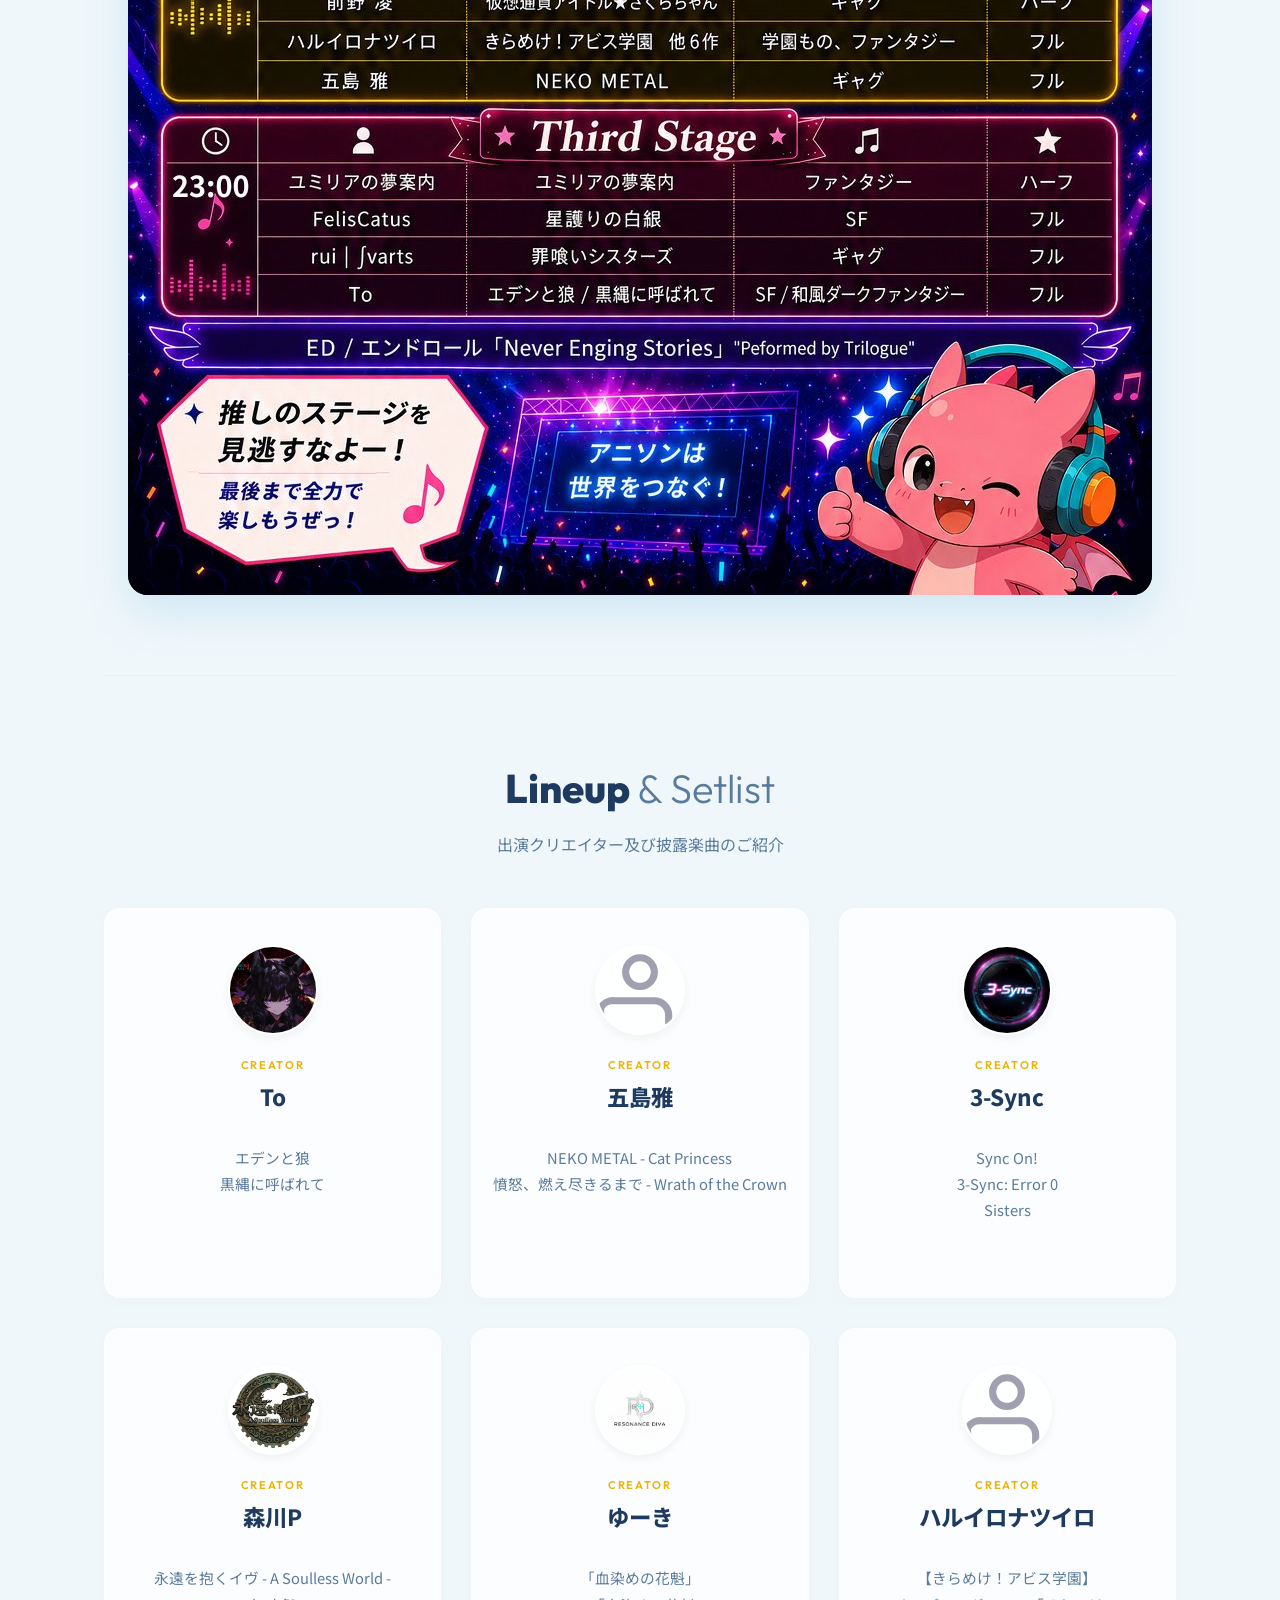
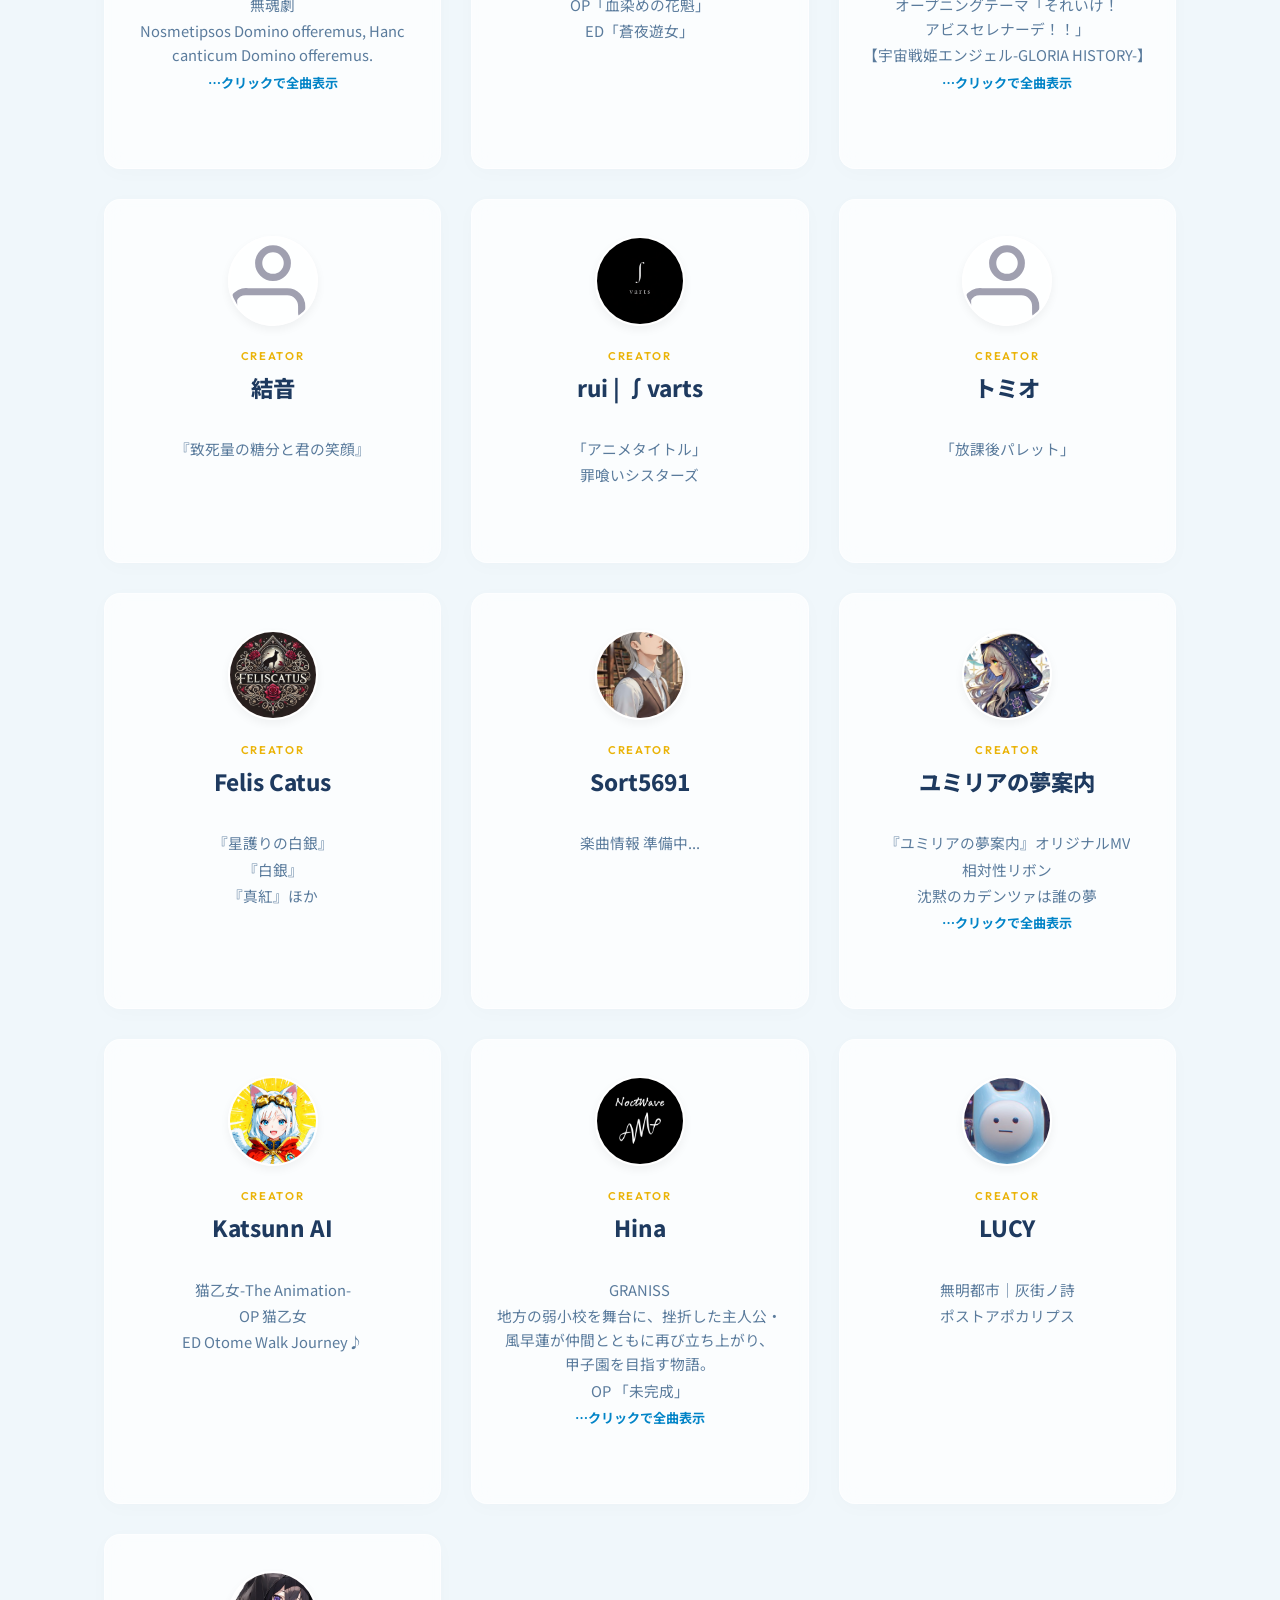
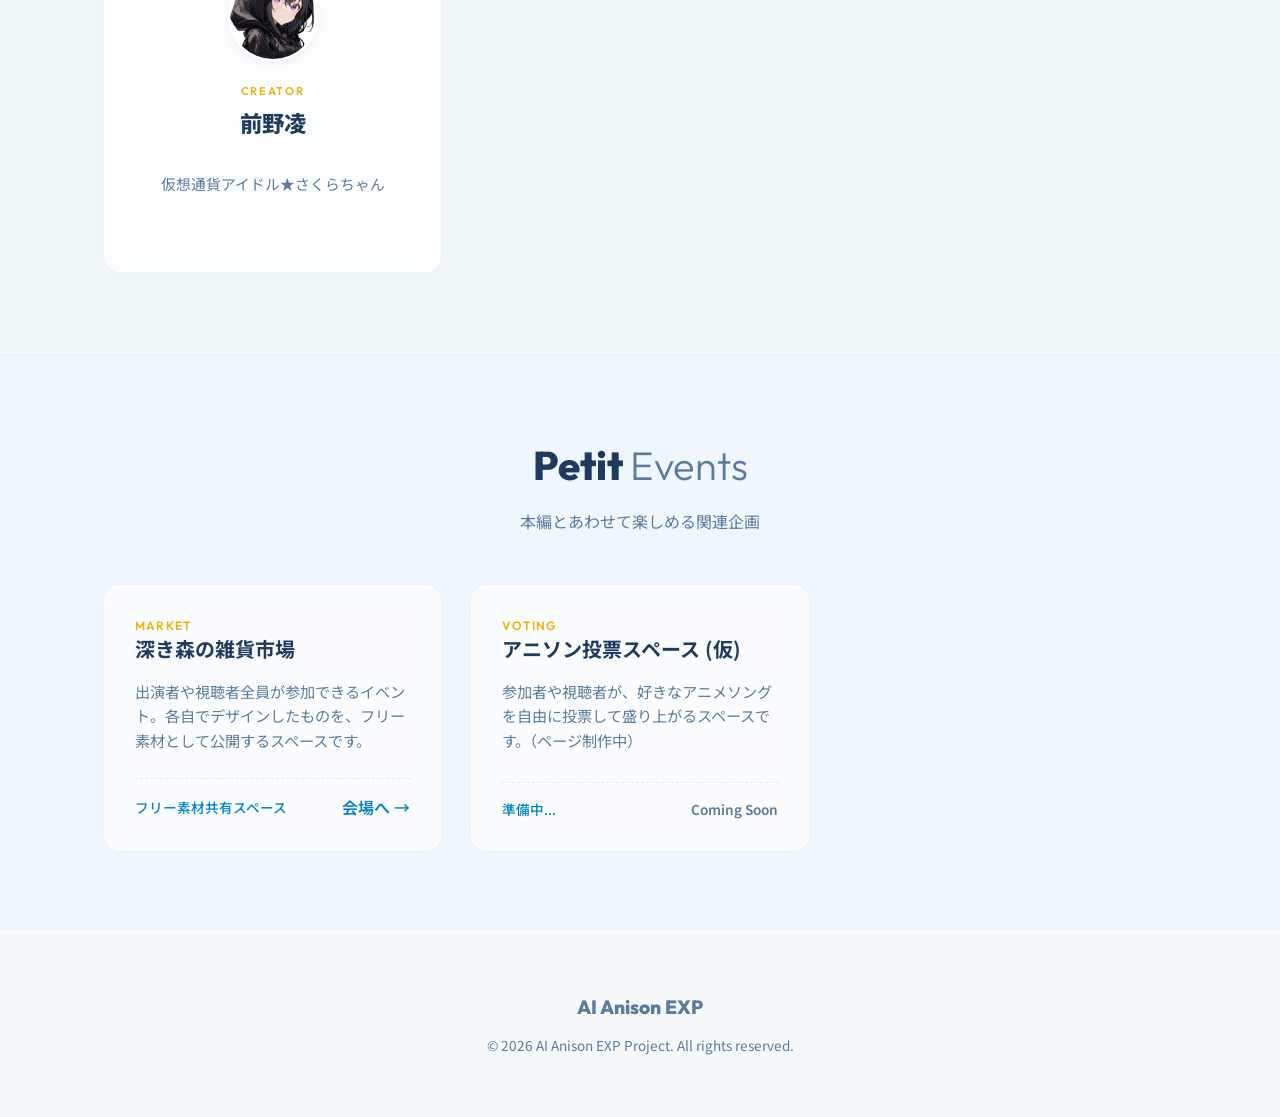
==== commit 74a62483: "Add files via upload" ====
--- a/index.html
+++ b/index.html
@@ -3,7 +3,63 @@
 <head>
   <meta charset="UTF-8" />
   <meta name="viewport" content="width=device-width, initial-scale=1.0" />
-  <title>AI Anison EXP | Official Event Site</title>
+  <!-- SEO / OGP / Search -->
+  <meta name="description" content="AIアニソンEXPは、AI技術と人の感性が交差する次世代アニソンフェス。2026年5月30日21:00よりXライブ配信で開催。" />
+  <meta name="keywords" content="AIアニソンEXP, AI Anison EXP, アニソン, AI音楽, AIアニメソング, Xライブ配信, 音楽フェス, 生成AI音楽" />
+  <meta name="author" content="AI Anison EXP Project" />
+  <meta name="robots" content="index, follow, max-image-preview:large" />
+  <link rel="canonical" href="https://luarietakamiya-dotcom.github.io/AI-Anison-EXP/" />
+
+  <!-- Browser / Social Preview -->
+  <meta name="theme-color" content="#0284c7" />
+  <link rel="icon" href="./logo2.jpg?v=20260521" type="image/jpeg" />
+  <link rel="shortcut icon" href="./logo2.jpg?v=20260521" type="image/jpeg" />
+  <link rel="apple-touch-icon" href="./logo2.jpg?v=20260521" />
+
+  <!-- Referrer Policy -->
+  <meta name="referrer" content="strict-origin-when-cross-origin" />
+
+  <!-- Open Graph -->
+  <meta property="og:type" content="website" />
+  <meta property="og:site_name" content="AI Anison EXP" />
+  <meta property="og:title" content="AI Anison EXP | AIアニソンの祭典" />
+  <meta property="og:description" content="AIアニソンEXPは、AI技術と人の感性が交差する次世代アニソンフェス。2026年5月30日21:00よりXライブ配信で開催。" />
+  <meta property="og:url" content="https://luarietakamiya-dotcom.github.io/AI-Anison-EXP/" />
+  <meta property="og:image" content="https://luarietakamiya-dotcom.github.io/AI-Anison-EXP/logo3.jpg" />
+  <meta property="og:image:alt" content="AI Anison EXP メインビジュアル" />
+  <meta property="og:locale" content="ja_JP" />
+
+  <!-- X / Twitter Card -->
+  <meta name="twitter:card" content="summary_large_image" />
+  <meta name="twitter:title" content="AI Anison EXP | AIアニソンの祭典" />
+  <meta name="twitter:description" content="AIアニソンEXPは、AI技術と人の感性が交差する次世代アニソンフェス。2026年5月30日21:00よりXライブ配信で開催。" />
+  <meta name="twitter:image" content="https://luarietakamiya-dotcom.github.io/AI-Anison-EXP/logo3.jpg" />
+
+  <!-- Structured Data -->
+  <script type="application/ld+json">
+  {
+    "@context": "https://schema.org",
+    "@type": "Event",
+    "name": "AI Anison EXP",
+    "description": "AIアニソンEXPは、AI技術と人の感性が交差する次世代アニソンフェス。2026年5月30日21:00よりXライブ配信で開催。",
+    "startDate": "2026-05-30T21:00:00+09:00",
+    "endDate": "2026-05-30T23:30:00+09:00",
+    "eventAttendanceMode": "https://schema.org/OnlineEventAttendanceMode",
+    "eventStatus": "https://schema.org/EventScheduled",
+    "location": {
+      "@type": "VirtualLocation",
+      "url": "https://x.com/i/broadcasts/1qKVmQllldYxB"
+    },
+    "image": "https://luarietakamiya-dotcom.github.io/AI-Anison-EXP/logo3.jpg",
+    "organizer": {
+      "@type": "Organization",
+      "name": "AI Anison EXP Project",
+      "url": "https://luarietakamiya-dotcom.github.io/AI-Anison-EXP/"
+    }
+  }
+  </script>
+
+  <title>AI Anison EXP | AIアニソンの祭典</title>
   <link rel="preconnect" href="https://fonts.googleapis.com">
   <link rel="preconnect" href="https://fonts.gstatic.com" crossorigin>
   <link href="https://fonts.googleapis.com/css2?family=Cinzel:wght@500;700&family=Noto+Sans+JP:wght@300;400;500;700&family=Outfit:wght@300;400;600;800&display=swap" rel="stylesheet">
@@ -123,5 +179,6 @@
 
   <script async src="https://platform.twitter.com/widgets.js" charset="utf-8"></script>
   <script type="module" src="./main.js"></script>
+  <script src="./liveStatus.js"></script>
 </body>
 </html>
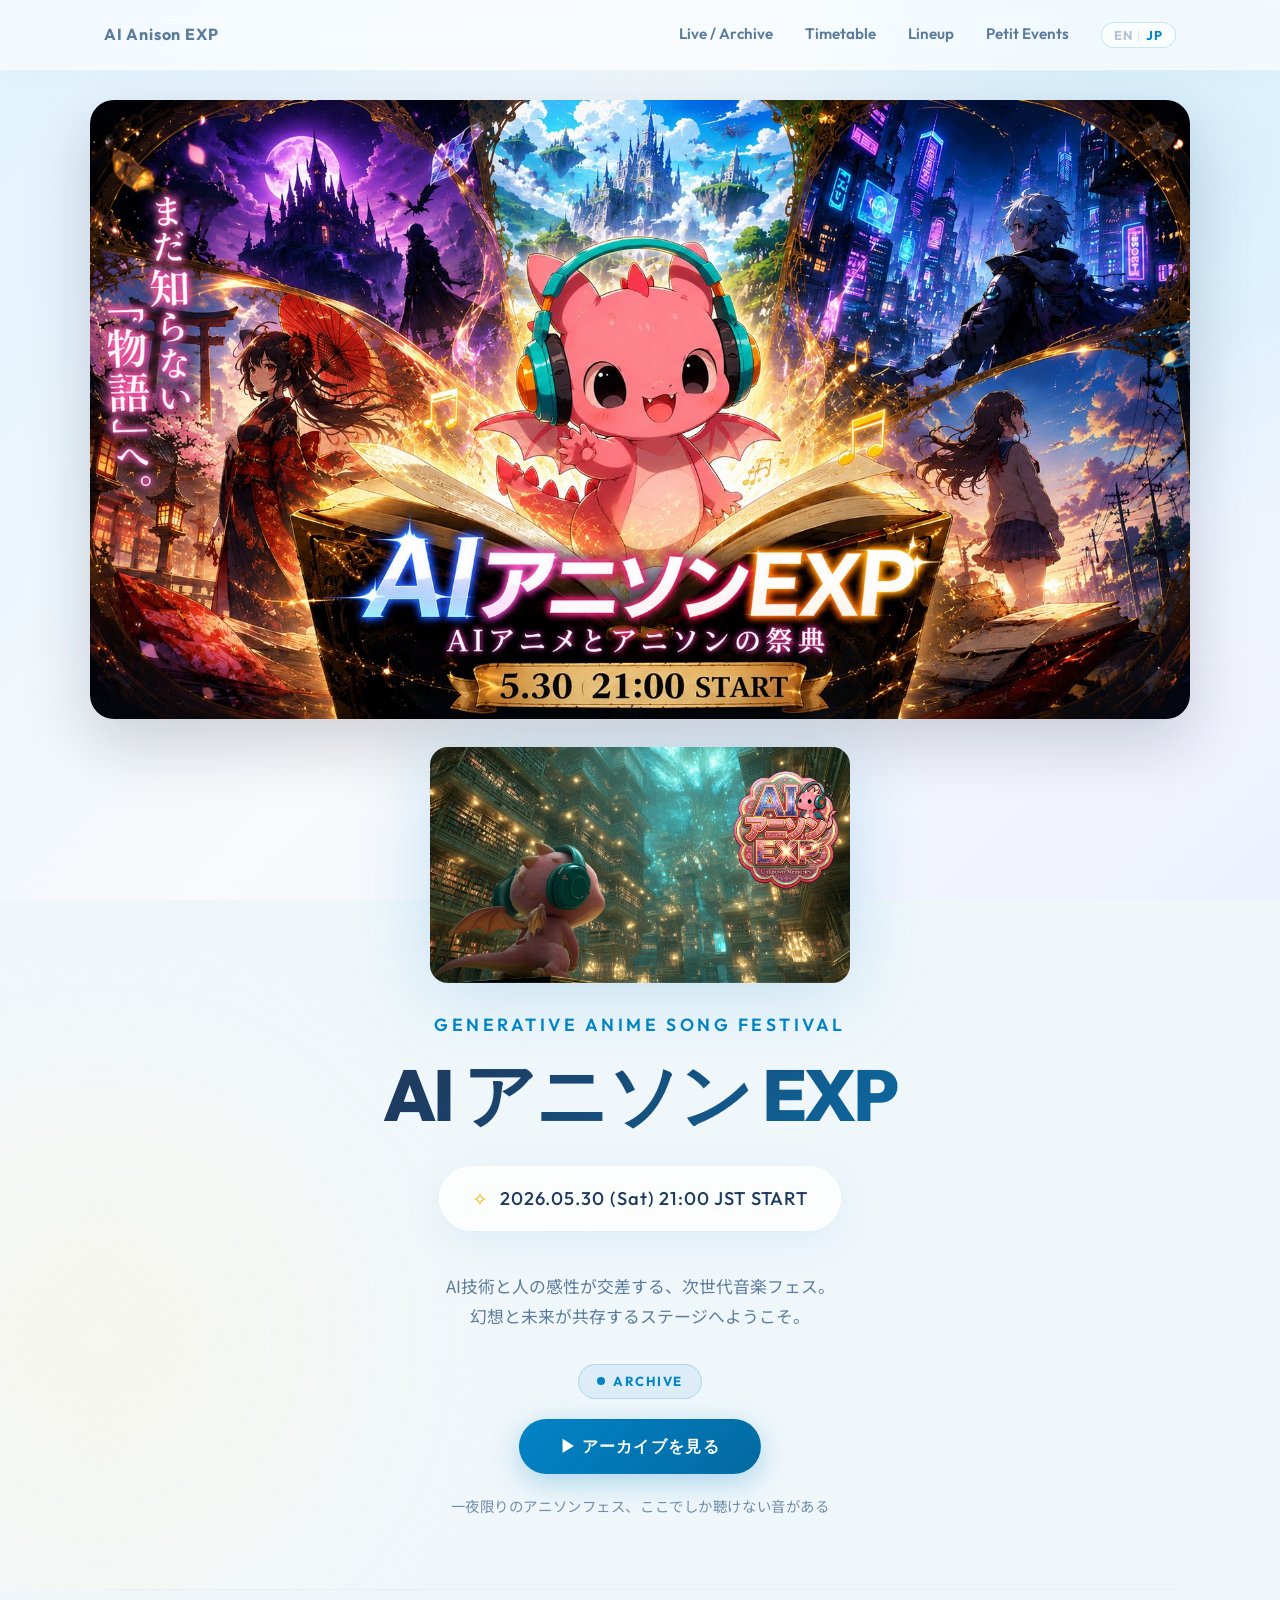
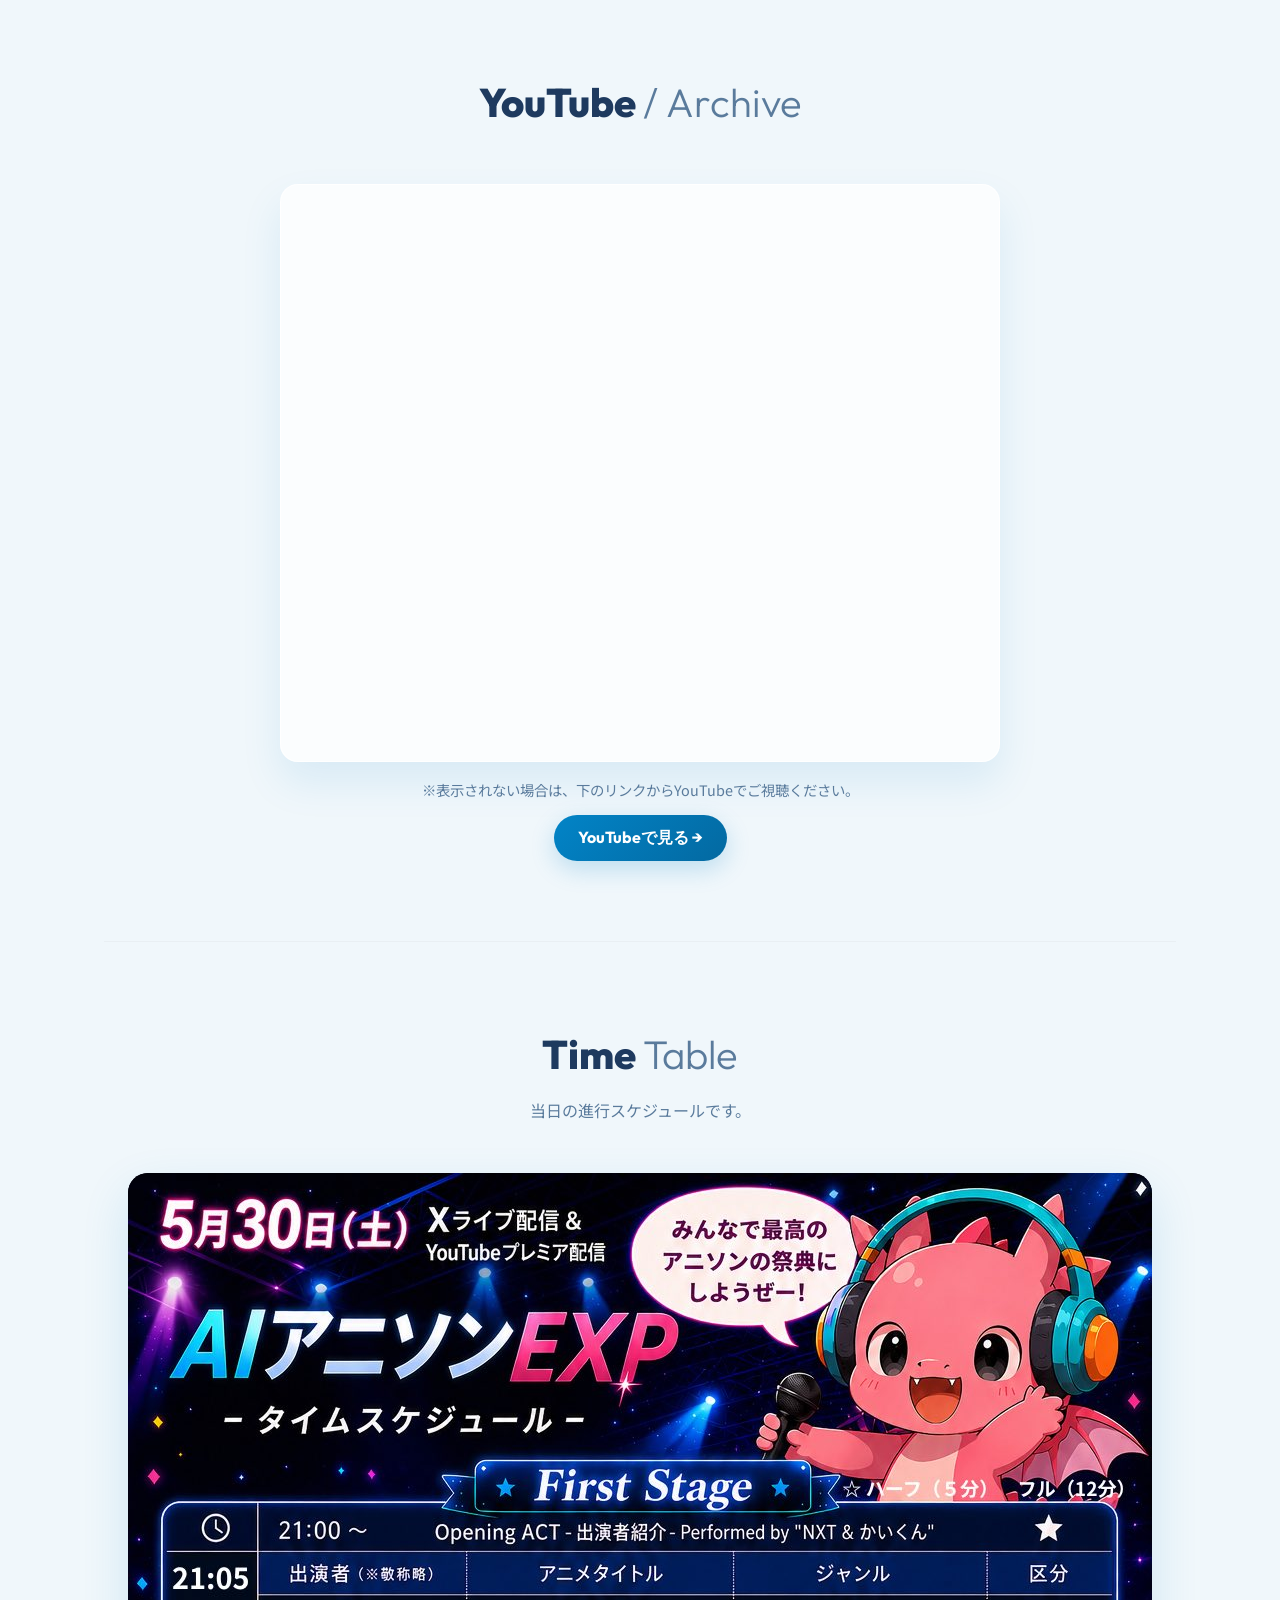
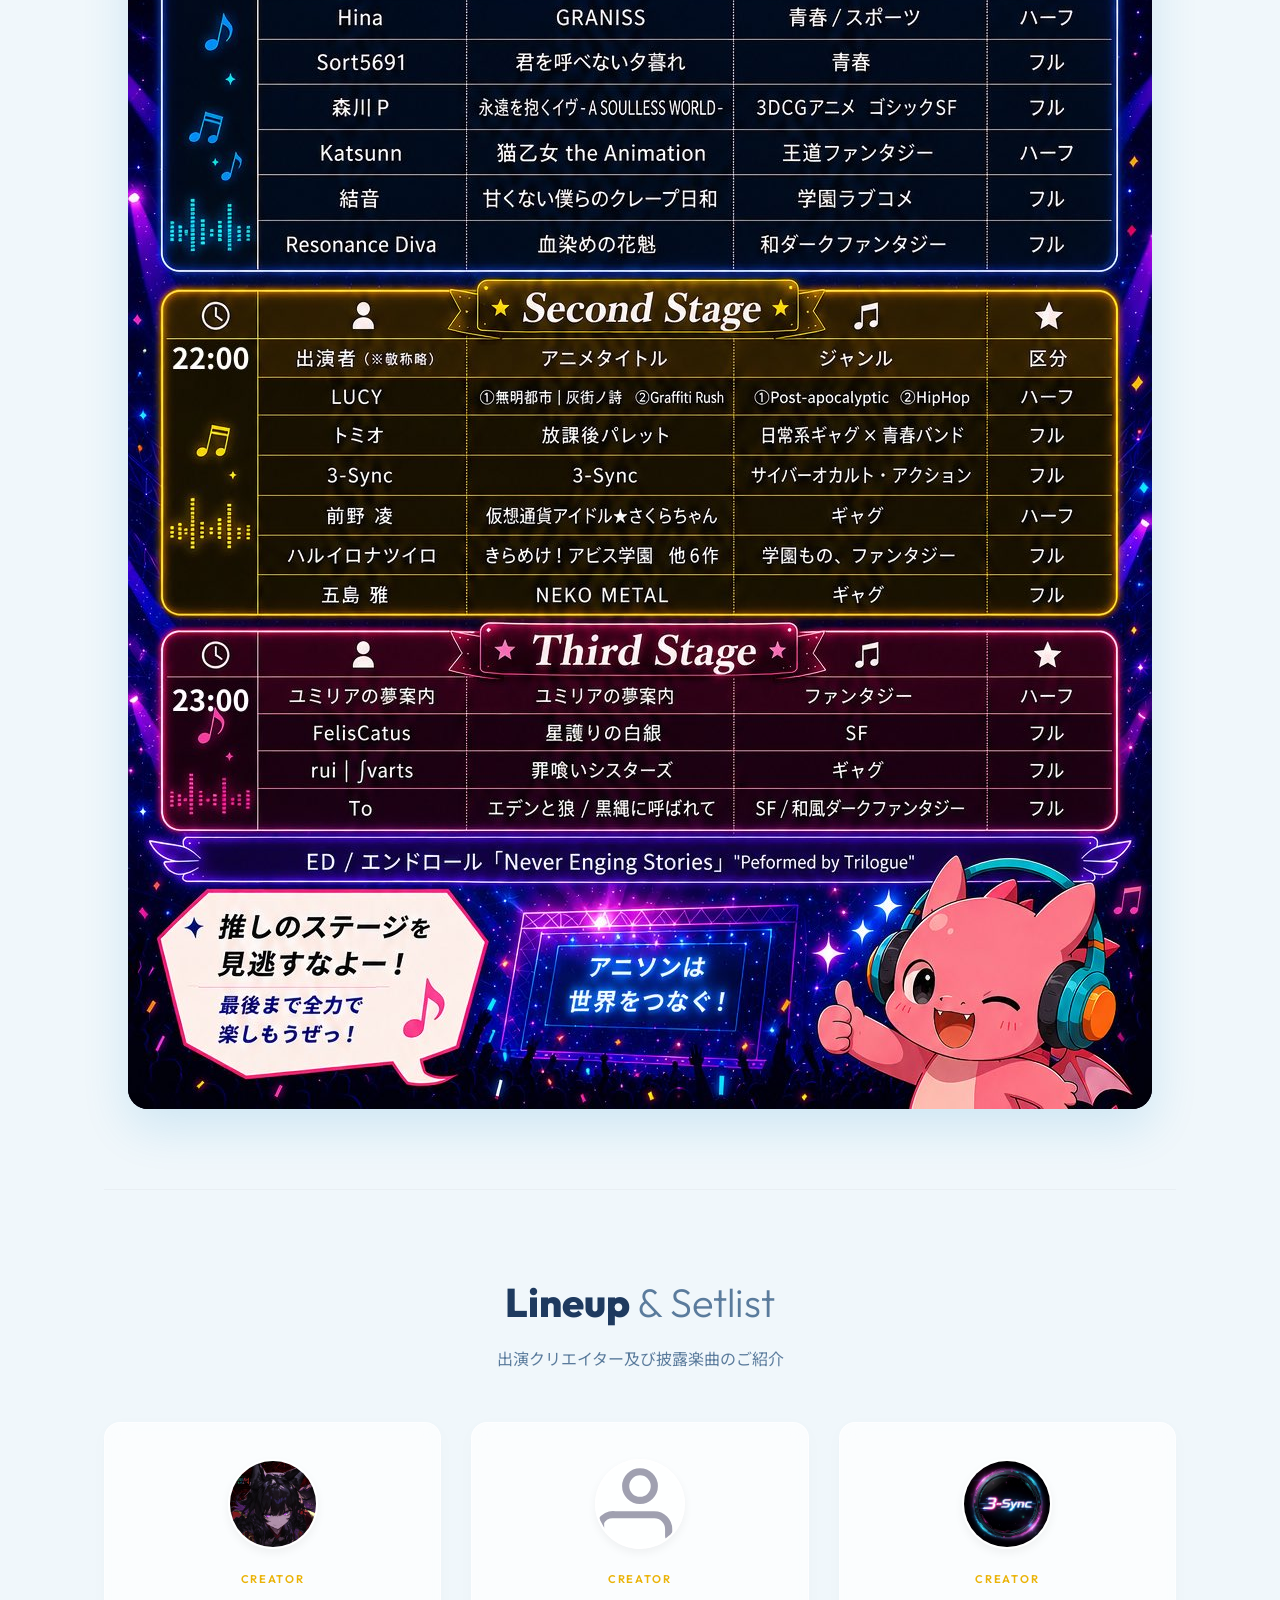
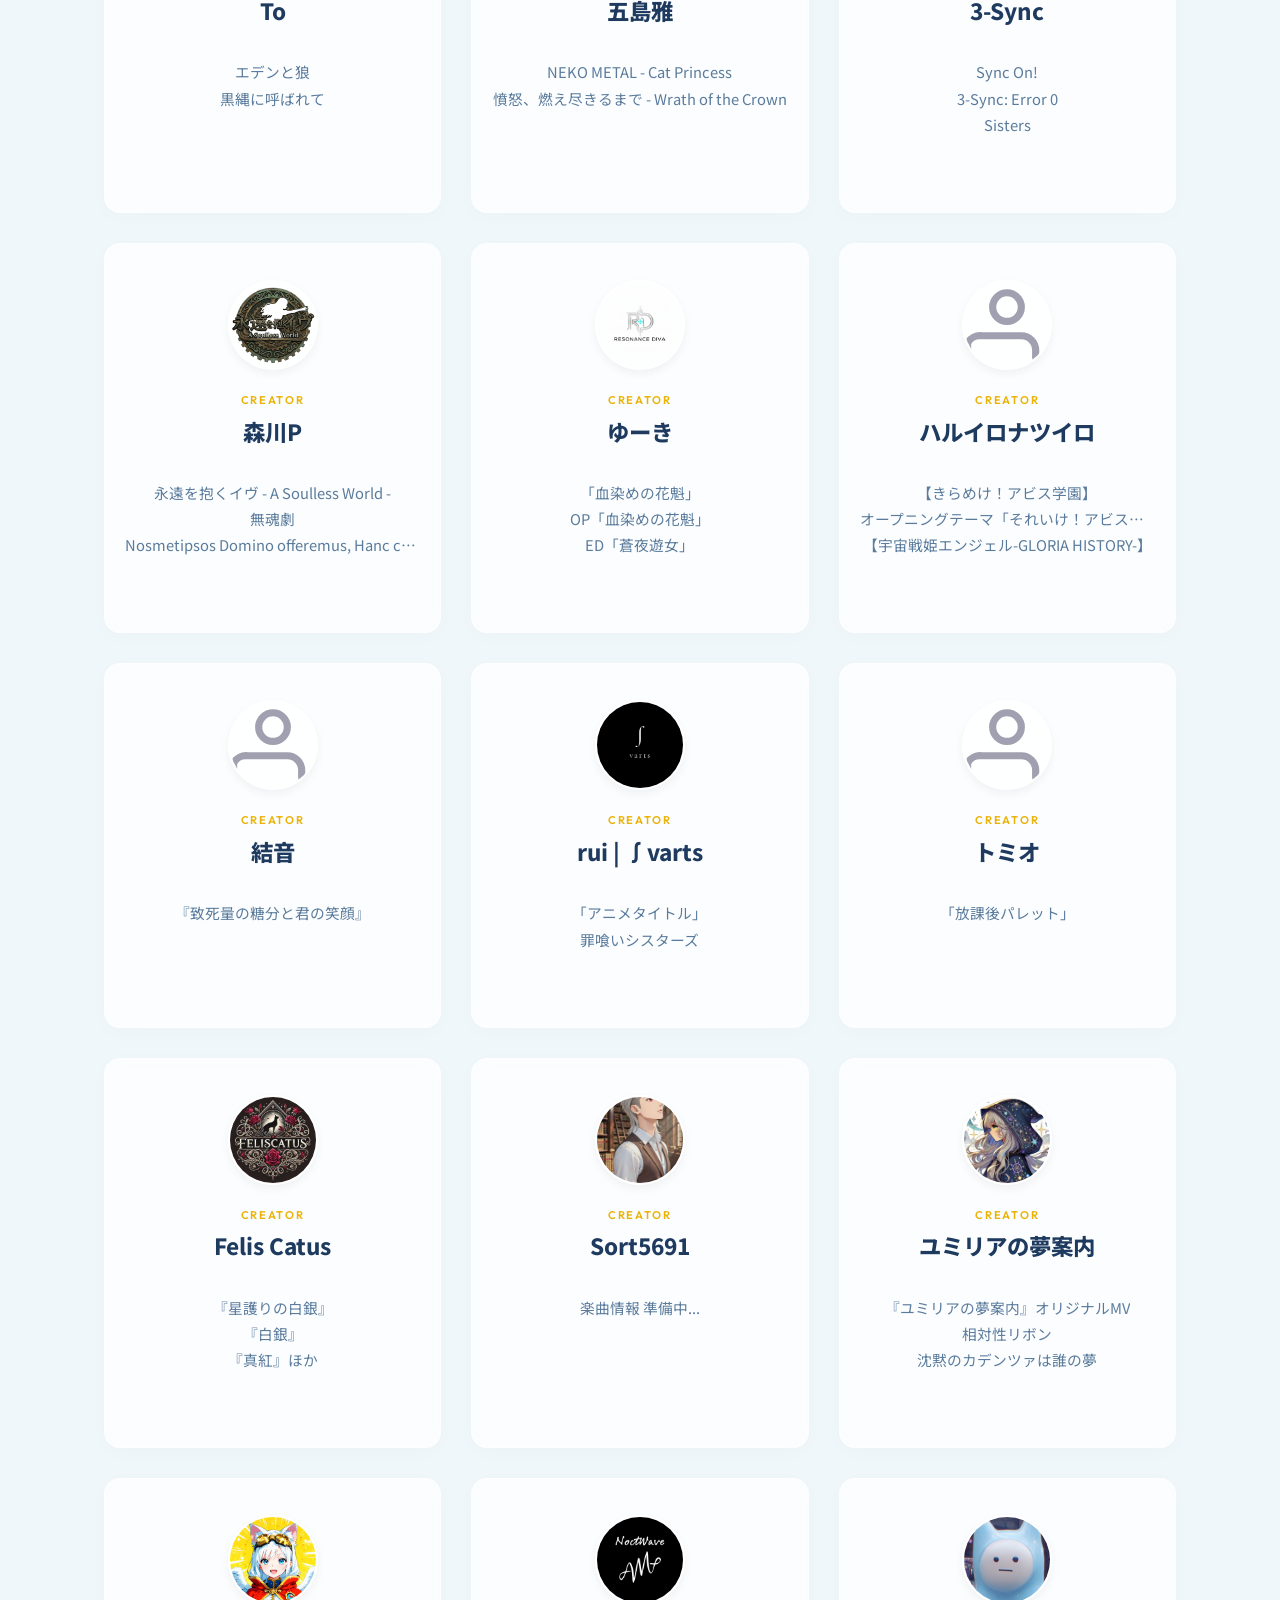
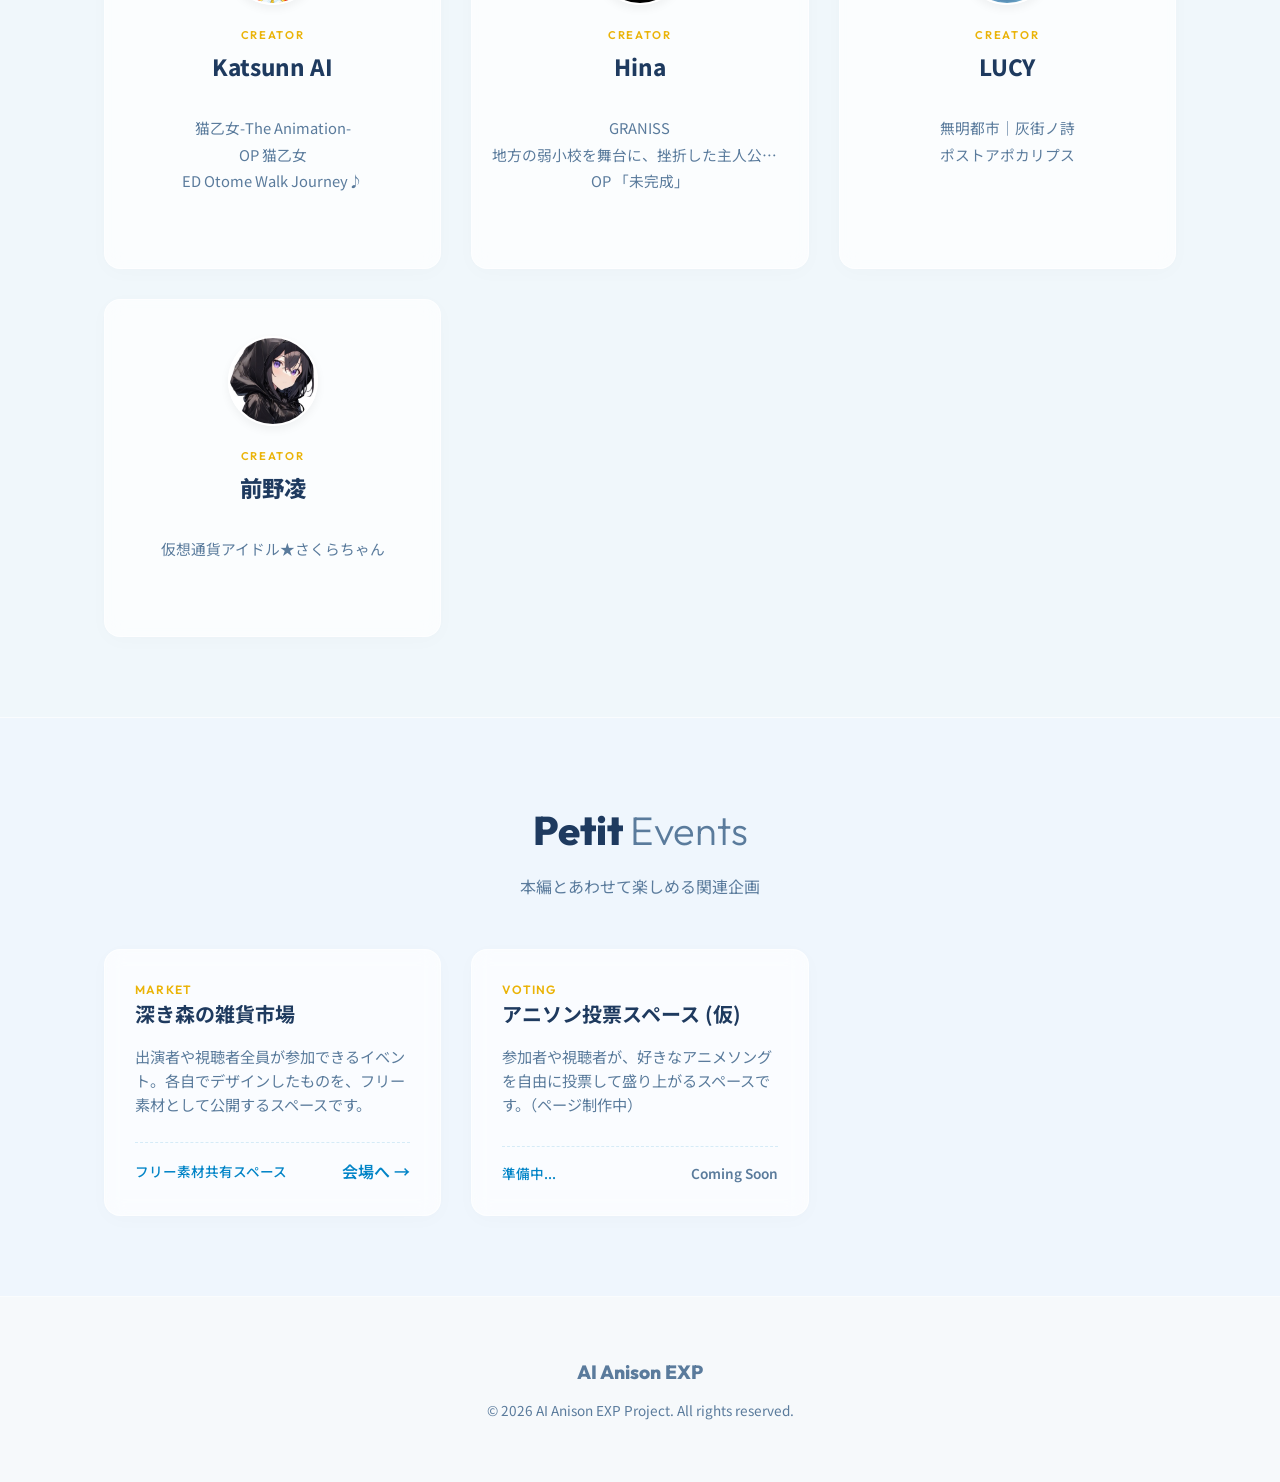
==== commit e742a6fb: "Add files via upload" ====
--- a/index.html
+++ b/index.html
@@ -4,7 +4,7 @@
   <meta charset="UTF-8" />
   <meta name="viewport" content="width=device-width, initial-scale=1.0" />
   <!-- SEO / OGP / Search -->
-  <meta name="description" content="AIアニソンEXPは、AI技術と人の感性が交差する次世代アニソンフェス。2026年5月30日21:00よりXライブ配信で開催。" />
+  <meta name="description" content="AIアニソンEXPは、AI技術と人の感性が交差する次世代アニソンフェス。2026年5月30日21:00よりYouTube配信で開催。" />
   <meta name="keywords" content="AIアニソンEXP, AI Anison EXP, アニソン, AI音楽, AIアニメソング, Xライブ配信, 音楽フェス, 生成AI音楽" />
   <meta name="author" content="AI Anison EXP Project" />
   <meta name="robots" content="index, follow, max-image-preview:large" />
@@ -23,7 +23,7 @@
   <meta property="og:type" content="website" />
   <meta property="og:site_name" content="AI Anison EXP" />
   <meta property="og:title" content="AI Anison EXP | AIアニソンの祭典" />
-  <meta property="og:description" content="AIアニソンEXPは、AI技術と人の感性が交差する次世代アニソンフェス。2026年5月30日21:00よりXライブ配信で開催。" />
+  <meta property="og:description" content="AIアニソンEXPは、AI技術と人の感性が交差する次世代アニソンフェス。2026年5月30日21:00よりYouTube配信で開催。" />
   <meta property="og:url" content="https://luarietakamiya-dotcom.github.io/AI-Anison-EXP/" />
   <meta property="og:image" content="https://luarietakamiya-dotcom.github.io/AI-Anison-EXP/logo3.jpg" />
   <meta property="og:image:alt" content="AI Anison EXP メインビジュアル" />
@@ -32,7 +32,7 @@
   <!-- X / Twitter Card -->
   <meta name="twitter:card" content="summary_large_image" />
   <meta name="twitter:title" content="AI Anison EXP | AIアニソンの祭典" />
-  <meta name="twitter:description" content="AIアニソンEXPは、AI技術と人の感性が交差する次世代アニソンフェス。2026年5月30日21:00よりXライブ配信で開催。" />
+  <meta name="twitter:description" content="AIアニソンEXPは、AI技術と人の感性が交差する次世代アニソンフェス。2026年5月30日21:00よりYouTube配信で開催。" />
   <meta name="twitter:image" content="https://luarietakamiya-dotcom.github.io/AI-Anison-EXP/logo3.jpg" />
 
   <!-- Structured Data -->
@@ -41,14 +41,14 @@
     "@context": "https://schema.org",
     "@type": "Event",
     "name": "AI Anison EXP",
-    "description": "AIアニソンEXPは、AI技術と人の感性が交差する次世代アニソンフェス。2026年5月30日21:00よりXライブ配信で開催。",
+    "description": "AIアニソンEXPは、AI技術と人の感性が交差する次世代アニソンフェス。2026年5月30日21:00よりYouTube配信で開催。",
     "startDate": "2026-05-30T21:00:00+09:00",
     "endDate": "2026-05-30T23:30:00+09:00",
     "eventAttendanceMode": "https://schema.org/OnlineEventAttendanceMode",
     "eventStatus": "https://schema.org/EventScheduled",
     "location": {
       "@type": "VirtualLocation",
-      "url": "https://x.com/i/broadcasts/1qKVmQllldYxB"
+      "url": "https://www.youtube.com/watch?v=xbX-QMmdkbg"
     },
     "image": "https://luarietakamiya-dotcom.github.io/AI-Anison-EXP/logo3.jpg",
     "organizer": {
@@ -125,21 +125,27 @@
     <!-- 3. Archive -->
     <section id="archive" class="section">
       <div class="section-header">
-        <h2 class="section-title">X Live <span>/ Archive</span></h2>
+        <h2 class="section-title">YouTube <span>/ Archive</span></h2>
       </div>
 
       <div class="x-broadcast-container">
-        <blockquote class="twitter-broadcast" data-broadcast-id="1qKVmQllldYxB">
-          <a href="https://x.com/i/broadcasts/1qKVmQllldYxB">Broadcast</a>
-        </blockquote>
+        <iframe
+          width="100%"
+          height="540"
+          src="https://www.youtube.com/embed/xbX-QMmdkbg"
+          title="AI Anison EXP"
+          frameborder="0"
+          allow="accelerometer; autoplay; clipboard-write; encrypted-media; gyroscope; picture-in-picture; web-share"
+          allowfullscreen>
+        </iframe>
       </div>
 
       <div class="youtube-caption" data-i18n="archive.caption">
-        ※表示されない場合は、下のリンクからXライブ配信をご視聴ください。
+        ※表示されない場合は、下のリンクからYouTubeでご視聴ください。
       </div>
 
       <p class="x-broadcast-link">
-        <a href="https://x.com/i/broadcasts/1qKVmQllldYxB" target="_blank" rel="noopener noreferrer">Xでライブ配信を見る →</a>
+        <a href="https://www.youtube.com/watch?v=xbX-QMmdkbg" target="_blank" rel="noopener noreferrer">YouTubeで見る →</a>
       </p>
     </section>
 
@@ -177,7 +183,6 @@
     <p class="copyright">&copy; 2026 AI Anison EXP Project. All rights reserved.</p>
   </footer>
 
-  <script async src="https://platform.twitter.com/widgets.js" charset="utf-8"></script>
   <script type="module" src="./main.js"></script>
   <script src="./liveStatus.js"></script>
 </body>
